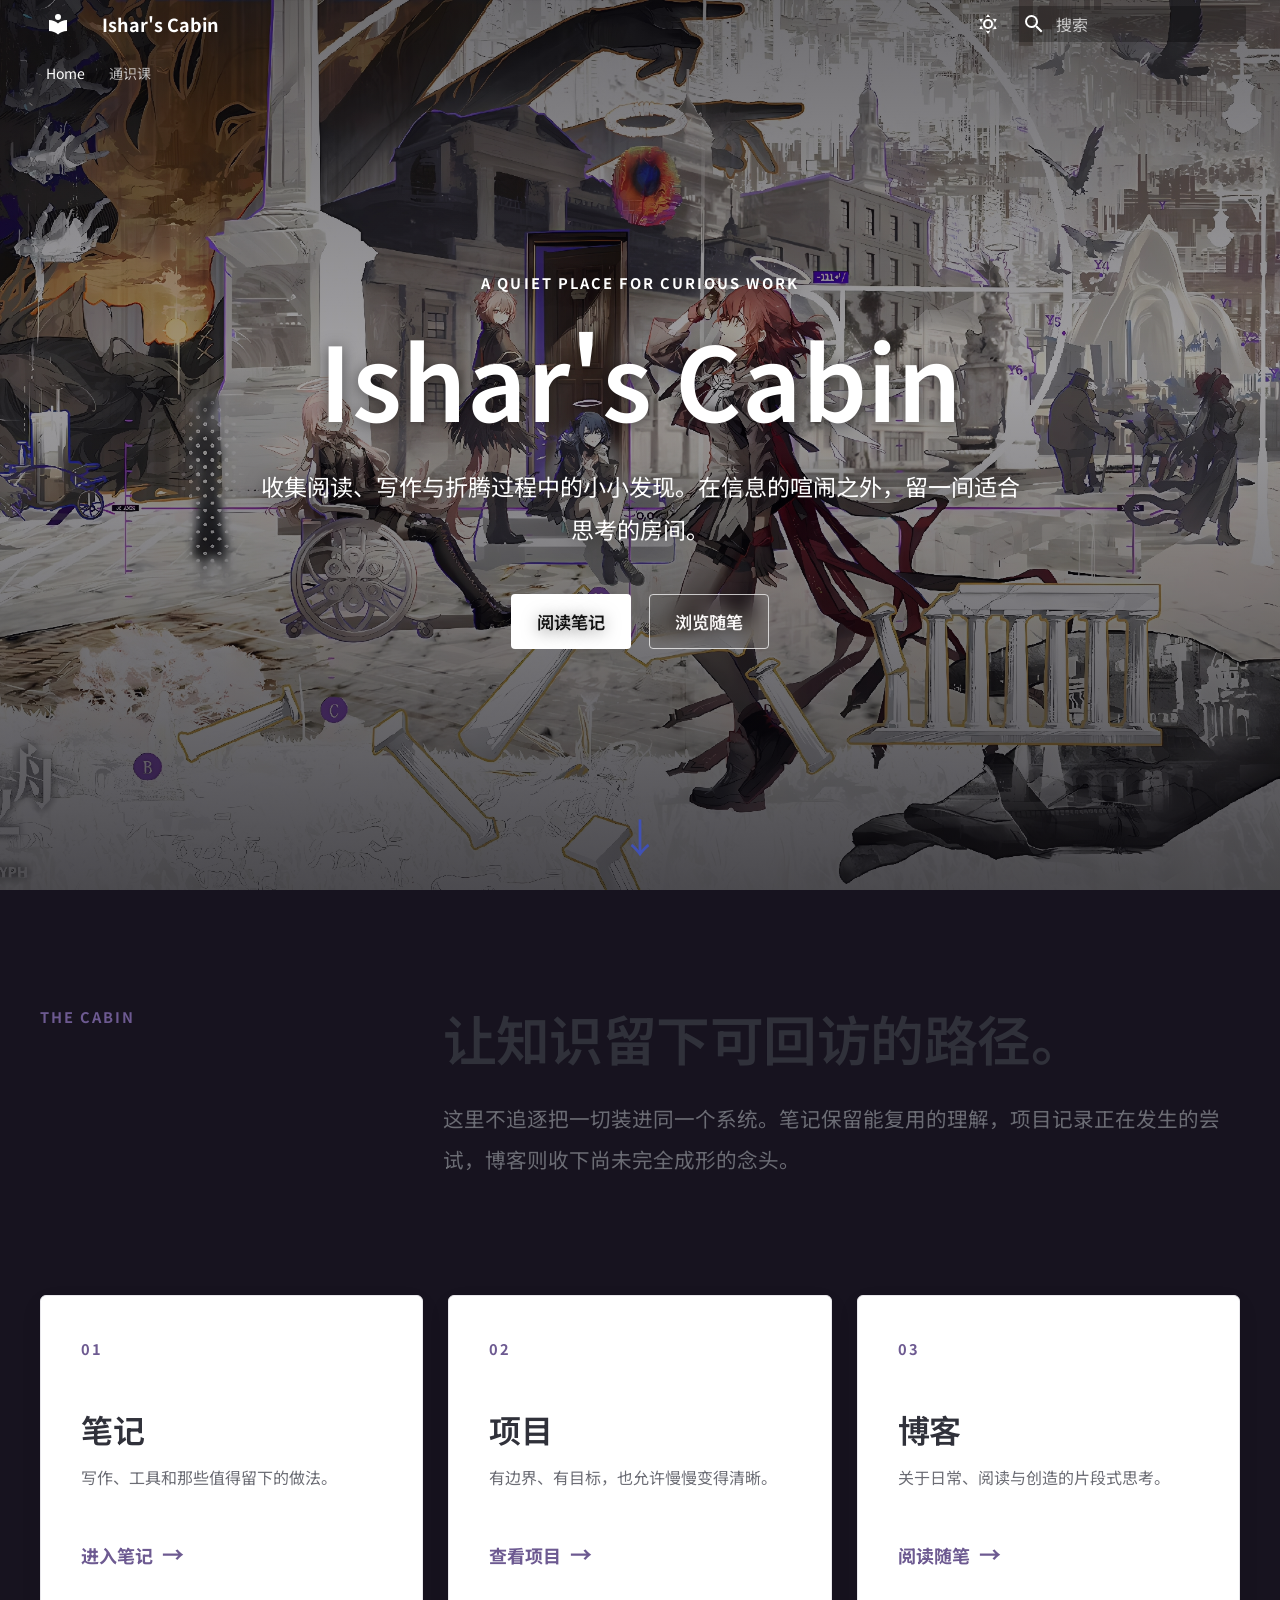
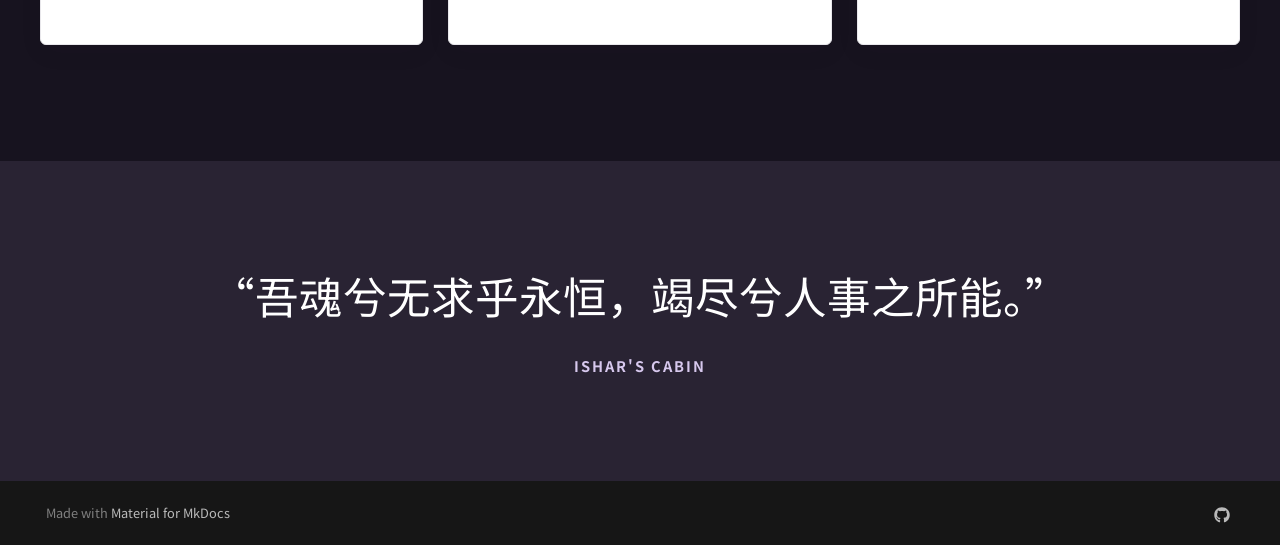
==== index.html @ 1a0874b0 "Deployed  with MkDocs version: 1.6.1" ====
<!doctype html>
<html lang="zh" class="no-js">
  <head>
    
      <meta charset="utf-8">
      <meta name="viewport" content="width=device-width,initial-scale=1">
      
        <meta name="description" content="A personal cabin for notes, essays and experiments">
      
      
      
        <link rel="canonical" href="https://mydomain.org/mysite/">
      
      
      
        <link rel="next" href="notes/general/mao-gai/">
      
      
        
      
      
      <link rel="icon" href="material/library">
      <meta name="generator" content="mkdocs-1.6.1, mkdocs-material-9.7.7">
    
    
      
        <title>Index - Ishar's Cabin</title>
      
    
    
      <link rel="stylesheet" href="assets/stylesheets/main.ec1eaa64.min.css">
      
        
        <link rel="stylesheet" href="assets/stylesheets/palette.ab4e12ef.min.css">
      
      


    
    
      
    
    
      
        
        
        <link rel="preconnect" href="https://fonts.gstatic.com" crossorigin>
        <link rel="stylesheet" href="https://fonts.googleapis.com/css?family=Noto+Sans+SC:300,300i,400,400i,700,700i%7CJetBrains+Mono:400,400i,700,700i&display=fallback">
        <style>:root{--md-text-font:"Noto Sans SC";--md-code-font:"JetBrains Mono"}</style>
      
    
    
      <link rel="stylesheet" href="stylesheets/extra.css">
    
    <script>__md_scope=new URL(".",location),__md_hash=e=>[...e].reduce(((e,_)=>(e<<5)-e+_.charCodeAt(0)),0),__md_get=(e,_=localStorage,t=__md_scope)=>JSON.parse(_.getItem(t.pathname+"."+e)),__md_set=(e,_,t=localStorage,a=__md_scope)=>{try{t.setItem(a.pathname+"."+e,JSON.stringify(_))}catch(e){}}</script>
    
      

    
    
  </head>
  
  
    
    
      
    
    
    
    
    <body dir="ltr" data-md-color-scheme="default" data-md-color-primary="blue-gray" data-md-color-accent="light-blue">
  
    
    <input class="md-toggle" data-md-toggle="drawer" type="checkbox" id="__drawer" autocomplete="off">
    <input class="md-toggle" data-md-toggle="search" type="checkbox" id="__search" autocomplete="off">
    <label class="md-overlay" for="__drawer"></label>
    <div data-md-component="skip">
      
    </div>
    <div data-md-component="announce">
      
    </div>
    
    
      

<header class="md-header" data-md-component="header">
  <nav class="md-header__inner md-grid" aria-label="页眉">
    <a href="." title="Ishar&#39;s Cabin" class="md-header__button md-logo" aria-label="Ishar's Cabin" data-md-component="logo">
      
  
  <svg xmlns="http://www.w3.org/2000/svg" viewBox="0 0 24 24"><path d="M12 8a3 3 0 0 0 3-3 3 3 0 0 0-3-3 3 3 0 0 0-3 3 3 3 0 0 0 3 3m0 3.54C9.64 9.35 6.5 8 3 8v11c3.5 0 6.64 1.35 9 3.54 2.36-2.19 5.5-3.54 9-3.54V8c-3.5 0-6.64 1.35-9 3.54"/></svg>

    </a>
    <label class="md-header__button md-icon" for="__drawer">
      
      <svg xmlns="http://www.w3.org/2000/svg" viewBox="0 0 24 24"><path d="M3 6h18v2H3zm0 5h18v2H3zm0 5h18v2H3z"/></svg>
    </label>
    <div class="md-header__title" data-md-component="header-title">
      <div class="md-header__ellipsis">
        <div class="md-header__topic">
          <span class="md-ellipsis">
            Ishar's Cabin
          </span>
        </div>
        <div class="md-header__topic" data-md-component="header-topic">
          <span class="md-ellipsis">
            
              Index
            
          </span>
        </div>
      </div>
    </div>
    
      
        <form class="md-header__option" data-md-component="palette">
  
    
    
    
    <input class="md-option" data-md-color-media="" data-md-color-scheme="default" data-md-color-primary="blue-gray" data-md-color-accent="light-blue"  aria-label="light mode"  type="radio" name="__palette" id="__palette_0">
    
      <label class="md-header__button md-icon" title="light mode" for="__palette_1" hidden>
        <svg xmlns="http://www.w3.org/2000/svg" viewBox="0 0 24 24"><path d="M12 7a5 5 0 0 1 5 5 5 5 0 0 1-5 5 5 5 0 0 1-5-5 5 5 0 0 1 5-5m0 2a3 3 0 0 0-3 3 3 3 0 0 0 3 3 3 3 0 0 0 3-3 3 3 0 0 0-3-3m0-7 2.39 3.42C13.65 5.15 12.84 5 12 5s-1.65.15-2.39.42zM3.34 7l4.16-.35A7.2 7.2 0 0 0 5.94 8.5c-.44.74-.69 1.5-.83 2.29zm.02 10 1.76-3.77a7.131 7.131 0 0 0 2.38 4.14zM20.65 7l-1.77 3.79a7.02 7.02 0 0 0-2.38-4.15zm-.01 10-4.14.36c.59-.51 1.12-1.14 1.54-1.86.42-.73.69-1.5.83-2.29zM12 22l-2.41-3.44c.74.27 1.55.44 2.41.44.82 0 1.63-.17 2.37-.44z"/></svg>
      </label>
    
  
    
    
    
    <input class="md-option" data-md-color-media="" data-md-color-scheme="slate" data-md-color-primary="indigo" data-md-color-accent="teal"  aria-label="dark mode"  type="radio" name="__palette" id="__palette_1">
    
      <label class="md-header__button md-icon" title="dark mode" for="__palette_0" hidden>
        <svg xmlns="http://www.w3.org/2000/svg" viewBox="0 0 24 24"><path d="m17.75 4.09-2.53 1.94.91 3.06-2.63-1.81-2.63 1.81.91-3.06-2.53-1.94L12.44 4l1.06-3 1.06 3zm3.5 6.91-1.64 1.25.59 1.98-1.7-1.17-1.7 1.17.59-1.98L15.75 11l2.06-.05L18.5 9l.69 1.95zm-2.28 4.95c.83-.08 1.72 1.1 1.19 1.85-.32.45-.66.87-1.08 1.27C15.17 23 8.84 23 4.94 19.07c-3.91-3.9-3.91-10.24 0-14.14.4-.4.82-.76 1.27-1.08.75-.53 1.93.36 1.85 1.19-.27 2.86.69 5.83 2.89 8.02a9.96 9.96 0 0 0 8.02 2.89m-1.64 2.02a12.08 12.08 0 0 1-7.8-3.47c-2.17-2.19-3.33-5-3.49-7.82-2.81 3.14-2.7 7.96.31 10.98 3.02 3.01 7.84 3.12 10.98.31"/></svg>
      </label>
    
  
</form>
      
    
    
      <script>var palette=__md_get("__palette");if(palette&&palette.color){if("(prefers-color-scheme)"===palette.color.media){var media=matchMedia("(prefers-color-scheme: light)"),input=document.querySelector(media.matches?"[data-md-color-media='(prefers-color-scheme: light)']":"[data-md-color-media='(prefers-color-scheme: dark)']");palette.color.media=input.getAttribute("data-md-color-media"),palette.color.scheme=input.getAttribute("data-md-color-scheme"),palette.color.primary=input.getAttribute("data-md-color-primary"),palette.color.accent=input.getAttribute("data-md-color-accent")}for(var[key,value]of Object.entries(palette.color))document.body.setAttribute("data-md-color-"+key,value)}</script>
    
    
    
      
      
        <label class="md-header__button md-icon" for="__search">
          
          <svg xmlns="http://www.w3.org/2000/svg" viewBox="0 0 24 24"><path d="M9.5 3A6.5 6.5 0 0 1 16 9.5c0 1.61-.59 3.09-1.56 4.23l.27.27h.79l5 5-1.5 1.5-5-5v-.79l-.27-.27A6.52 6.52 0 0 1 9.5 16 6.5 6.5 0 0 1 3 9.5 6.5 6.5 0 0 1 9.5 3m0 2C7 5 5 7 5 9.5S7 14 9.5 14 14 12 14 9.5 12 5 9.5 5"/></svg>
        </label>
        <div class="md-search" data-md-component="search" role="dialog">
  <label class="md-search__overlay" for="__search"></label>
  <div class="md-search__inner" role="search">
    <form class="md-search__form" name="search">
      <input type="text" class="md-search__input" name="query" aria-label="搜索" placeholder="搜索" autocapitalize="off" autocorrect="off" autocomplete="off" spellcheck="false" data-md-component="search-query" required>
      <label class="md-search__icon md-icon" for="__search">
        
        <svg xmlns="http://www.w3.org/2000/svg" viewBox="0 0 24 24"><path d="M9.5 3A6.5 6.5 0 0 1 16 9.5c0 1.61-.59 3.09-1.56 4.23l.27.27h.79l5 5-1.5 1.5-5-5v-.79l-.27-.27A6.52 6.52 0 0 1 9.5 16 6.5 6.5 0 0 1 3 9.5 6.5 6.5 0 0 1 9.5 3m0 2C7 5 5 7 5 9.5S7 14 9.5 14 14 12 14 9.5 12 5 9.5 5"/></svg>
        
        <svg xmlns="http://www.w3.org/2000/svg" viewBox="0 0 24 24"><path d="M20 11v2H8l5.5 5.5-1.42 1.42L4.16 12l7.92-7.92L13.5 5.5 8 11z"/></svg>
      </label>
      <nav class="md-search__options" aria-label="查找">
        
        <button type="reset" class="md-search__icon md-icon" title="清空当前内容" aria-label="清空当前内容" tabindex="-1">
          
          <svg xmlns="http://www.w3.org/2000/svg" viewBox="0 0 24 24"><path d="M19 6.41 17.59 5 12 10.59 6.41 5 5 6.41 10.59 12 5 17.59 6.41 19 12 13.41 17.59 19 19 17.59 13.41 12z"/></svg>
        </button>
      </nav>
      
        <div class="md-search__suggest" data-md-component="search-suggest"></div>
      
    </form>
    <div class="md-search__output">
      <div class="md-search__scrollwrap" tabindex="0" data-md-scrollfix>
        <div class="md-search-result" data-md-component="search-result">
          <div class="md-search-result__meta">
            正在初始化搜索引擎
          </div>
          <ol class="md-search-result__list" role="presentation"></ol>
        </div>
      </div>
    </div>
  </div>
</div>
      
    
    
  </nav>
  
</header>
    
    <div class="md-container" data-md-component="container">
      
      
        
          
            
<nav class="md-tabs" aria-label="标签" data-md-component="tabs">
  <div class="md-grid">
    <ul class="md-tabs__list">
      
        
  
  
  
    
  
  
    
    
      <li class="md-tabs__item md-tabs__item--active">
        <a href="." class="md-tabs__link">
          
  
  
    
  
  Home

        </a>
      </li>
    
  

      
        
  
  
  
  
    
    
      <li class="md-tabs__item">
        <a href="notes/general/mao-gai/" class="md-tabs__link">
          
  
  
    
  
  通识课

        </a>
      </li>
    
  

      
    </ul>
  </div>
</nav>
          
        
      
      <main class="md-main" data-md-component="main">
        <div class="md-main__inner md-grid">
          
            
              
              <div class="md-sidebar md-sidebar--primary" data-md-component="sidebar" data-md-type="navigation" >
                <div class="md-sidebar__scrollwrap">
                  <div class="md-sidebar__inner">
                    


  


<nav class="md-nav md-nav--primary md-nav--lifted" aria-label="导航栏" data-md-level="0">
  <label class="md-nav__title" for="__drawer">
    <a href="." title="Ishar&#39;s Cabin" class="md-nav__button md-logo" aria-label="Ishar's Cabin" data-md-component="logo">
      
  
  <svg xmlns="http://www.w3.org/2000/svg" viewBox="0 0 24 24"><path d="M12 8a3 3 0 0 0 3-3 3 3 0 0 0-3-3 3 3 0 0 0-3 3 3 3 0 0 0 3 3m0 3.54C9.64 9.35 6.5 8 3 8v11c3.5 0 6.64 1.35 9 3.54 2.36-2.19 5.5-3.54 9-3.54V8c-3.5 0-6.64 1.35-9 3.54"/></svg>

    </a>
    Ishar's Cabin
  </label>
  
  <ul class="md-nav__list" data-md-scrollfix>
    
      
      
  
  
    
  
  
  
    
    
      
        
          
        
      
    
    
    
      
        
        
      
      
        
      
    
    
    <li class="md-nav__item md-nav__item--active md-nav__item--section md-nav__item--nested">
      
        
        
        <input class="md-nav__toggle md-toggle " type="checkbox" id="__nav_1" checked>
        
          
          <div class="md-nav__link md-nav__container">
            <a href="." class="md-nav__link md-nav__link--active">
              
  
  
  <span class="md-ellipsis">
    
  
    Home
  

    
  </span>
  
  

            </a>
            
          </div>
        
        <nav class="md-nav" data-md-level="1" aria-labelledby="__nav_1_label" aria-expanded="true">
          <label class="md-nav__title" for="__nav_1">
            <span class="md-nav__icon md-icon"></span>
            
  
    Home
  

          </label>
          <ul class="md-nav__list" data-md-scrollfix>
            
              
            
          </ul>
        </nav>
      
    </li>
  

    
      
      
  
  
  
  
    
    
      
        
      
        
      
    
    
    
      
      
        
      
    
    
    <li class="md-nav__item md-nav__item--nested">
      
        
        
        <input class="md-nav__toggle md-toggle " type="checkbox" id="__nav_2" >
        
          
          <label class="md-nav__link" for="__nav_2" id="__nav_2_label" tabindex="0">
            
  
  
  <span class="md-ellipsis">
    
  
    通识课
  

    
  </span>
  
  

            <span class="md-nav__icon md-icon"></span>
          </label>
        
        <nav class="md-nav" data-md-level="1" aria-labelledby="__nav_2_label" aria-expanded="false">
          <label class="md-nav__title" for="__nav_2">
            <span class="md-nav__icon md-icon"></span>
            
  
    通识课
  

          </label>
          <ul class="md-nav__list" data-md-scrollfix>
            
              
                
  
  
  
  
    <li class="md-nav__item">
      <a href="notes/general/mao-gai/" class="md-nav__link">
        
  
  
  <span class="md-ellipsis">
    
  
    毛概
  

    
  </span>
  
  

      </a>
    </li>
  

              
            
              
                
  
  
  
  
    <li class="md-nav__item">
      <a href="notes/general/ma-yuan/" class="md-nav__link">
        
  
  
  <span class="md-ellipsis">
    
  
    马原
  

    
  </span>
  
  

      </a>
    </li>
  

              
            
          </ul>
        </nav>
      
    </li>
  

    
  </ul>
</nav>
                  </div>
                </div>
              </div>
            
            
              
              <div class="md-sidebar md-sidebar--secondary" data-md-component="sidebar" data-md-type="toc" >
                <div class="md-sidebar__scrollwrap">
                  <div class="md-sidebar__inner">
                    

<nav class="md-nav md-nav--secondary" aria-label="目录">
  
  
  
  
</nav>
                  </div>
                </div>
              </div>
            
          
          
            <div class="md-content" data-md-component="content">
              
              <article class="md-content__inner md-typeset">
                
                  



<div class="home">
  <section class="home-hero">
    <div class="home-hero__content">
      <p class="home-kicker">A quiet place for curious work</p>
      <h1>Ishar's Cabin</h1>
      <p class="home-lead">收集阅读、写作与折腾过程中的小小发现。在信息的喧闹之外，留一间适合思考的房间。</p>
      <div class="home-actions">
        <a class="home-button home-button--primary" href="notes/">阅读笔记</a>
        <a class="home-button home-button--secondary" href="blog/">浏览随笔</a>
      </div>
    </div>
    <a class="home-scroll" href="#explore" aria-label="向下浏览">↓</a>
  </section>

  <section class="home-intro" id="explore">
    <div class="home-intro__label">THE CABIN</div>
    <div>
      <h2>让知识留下可回访的路径。</h2>
      <p>这里不追逐把一切装进同一个系统。笔记保留能复用的理解，项目记录正在发生的尝试，博客则收下尚未完全成形的念头。</p>
    </div>
  </section>

  <section class="home-areas" aria-label="内容分区">
    <a class="home-area" href="notes/">
      <span class="home-area__number">01</span>
      <h2>笔记</h2>
      <p>写作、工具和那些值得留下的做法。</p>
      <span class="home-area__link">进入笔记 <span aria-hidden="true">→</span></span>
    </a>
    <a class="home-area" href="projects/">
      <span class="home-area__number">02</span>
      <h2>项目</h2>
      <p>有边界、有目标，也允许慢慢变得清晰。</p>
      <span class="home-area__link">查看项目 <span aria-hidden="true">→</span></span>
    </a>
    <a class="home-area" href="blog/">
      <span class="home-area__number">03</span>
      <h2>博客</h2>
      <p>关于日常、阅读与创造的片段式思考。</p>
      <span class="home-area__link">阅读随笔 <span aria-hidden="true">→</span></span>
    </a>
  </section>

  <section class="home-quote">
    <p>“吾魂兮无求乎永恒，竭尽兮人事之所能。”</p>
    <span>ISHAR'S CABIN</span>
  </section>
</div>












                
              </article>
            </div>
          
          
<script>var target=document.getElementById(location.hash.slice(1));target&&target.name&&(target.checked=target.name.startsWith("__tabbed_"))</script>
        </div>
        
          <button type="button" class="md-top md-icon" data-md-component="top" hidden>
  
  <svg xmlns="http://www.w3.org/2000/svg" viewBox="0 0 24 24"><path d="M13 20h-2V8l-5.5 5.5-1.42-1.42L12 4.16l7.92 7.92-1.42 1.42L13 8z"/></svg>
  回到页面顶部
</button>
        
      </main>
      
        <footer class="md-footer">
  
  <div class="md-footer-meta md-typeset">
    <div class="md-footer-meta__inner md-grid">
      <div class="md-copyright">
  
  
    Made with
    <a href="https://squidfunk.github.io/mkdocs-material/" target="_blank" rel="noopener">
      Material for MkDocs
    </a>
  
</div>
      
        
<div class="md-social">
  
    
    
    
    
      
      
    
    <a href="https://github.com/yourname" target="_blank" rel="noopener" title="github.com" class="md-social__link">
      <svg xmlns="http://www.w3.org/2000/svg" viewBox="0 0 512 512"><!--! Font Awesome Free 7.1.0 by @fontawesome - https://fontawesome.com License - https://fontawesome.com/license/free (Icons: CC BY 4.0, Fonts: SIL OFL 1.1, Code: MIT License) Copyright 2025 Fonticons, Inc.--><path d="M173.9 397.4c0 2-2.3 3.6-5.2 3.6-3.3.3-5.6-1.3-5.6-3.6 0-2 2.3-3.6 5.2-3.6 3-.3 5.6 1.3 5.6 3.6m-31.1-4.5c-.7 2 1.3 4.3 4.3 4.9 2.6 1 5.6 0 6.2-2s-1.3-4.3-4.3-5.2c-2.6-.7-5.5.3-6.2 2.3m44.2-1.7c-2.9.7-4.9 2.6-4.6 4.9.3 2 2.9 3.3 5.9 2.6 2.9-.7 4.9-2.6 4.6-4.6-.3-1.9-3-3.2-5.9-2.9M252.8 8C114.1 8 8 113.3 8 252c0 110.9 69.8 205.8 169.5 239.2 12.8 2.3 17.3-5.6 17.3-12.1 0-6.2-.3-40.4-.3-61.4 0 0-70 15-84.7-29.8 0 0-11.4-29.1-27.8-36.6 0 0-22.9-15.7 1.6-15.4 0 0 24.9 2 38.6 25.8 21.9 38.6 58.6 27.5 72.9 20.9 2.3-16 8.8-27.1 16-33.7-55.9-6.2-112.3-14.3-112.3-110.5 0-27.5 7.6-41.3 23.6-58.9-2.6-6.5-11.1-33.3 2.6-67.9 20.9-6.5 69 27 69 27 20-5.6 41.5-8.5 62.8-8.5s42.8 2.9 62.8 8.5c0 0 48.1-33.6 69-27 13.7 34.7 5.2 61.4 2.6 67.9 16 17.7 25.8 31.5 25.8 58.9 0 96.5-58.9 104.2-114.8 110.5 9.2 7.9 17 22.9 17 46.4 0 33.7-.3 75.4-.3 83.6 0 6.5 4.6 14.4 17.3 12.1C436.2 457.8 504 362.9 504 252 504 113.3 391.5 8 252.8 8M105.2 352.9c-1.3 1-1 3.3.7 5.2 1.6 1.6 3.9 2.3 5.2 1 1.3-1 1-3.3-.7-5.2-1.6-1.6-3.9-2.3-5.2-1m-10.8-8.1c-.7 1.3.3 2.9 2.3 3.9 1.6 1 3.6.7 4.3-.7.7-1.3-.3-2.9-2.3-3.9-2-.6-3.6-.3-4.3.7m32.4 35.6c-1.6 1.3-1 4.3 1.3 6.2 2.3 2.3 5.2 2.6 6.5 1 1.3-1.3.7-4.3-1.3-6.2-2.2-2.3-5.2-2.6-6.5-1m-11.4-14.7c-1.6 1-1.6 3.6 0 5.9s4.3 3.3 5.6 2.3c1.6-1.3 1.6-3.9 0-6.2-1.4-2.3-4-3.3-5.6-2"/></svg>
    </a>
  
</div>
      
    </div>
  </div>
</footer>
      
    </div>
    <div class="md-dialog" data-md-component="dialog">
      <div class="md-dialog__inner md-typeset"></div>
    </div>
    
    
    
      
      
      <script id="__config" type="application/json">{"annotate": null, "base": ".", "features": ["navigation.instant", "navigation.tracking", "navigation.tabs", "navigation.sections", "navigation.indexes", "navigation.top", "toc.follow", "search.suggest", "search.highlight", "content.code.copy"], "search": "assets/javascripts/workers/search.2c215733.min.js", "tags": null, "translations": {"clipboard.copied": "\u5df2\u590d\u5236", "clipboard.copy": "\u590d\u5236", "search.result.more.one": "\u5728\u8be5\u9875\u4e0a\u8fd8\u6709 1 \u4e2a\u7b26\u5408\u6761\u4ef6\u7684\u7ed3\u679c", "search.result.more.other": "\u5728\u8be5\u9875\u4e0a\u8fd8\u6709 # \u4e2a\u7b26\u5408\u6761\u4ef6\u7684\u7ed3\u679c", "search.result.none": "\u6ca1\u6709\u627e\u5230\u7b26\u5408\u6761\u4ef6\u7684\u7ed3\u679c", "search.result.one": "\u627e\u5230 1 \u4e2a\u7b26\u5408\u6761\u4ef6\u7684\u7ed3\u679c", "search.result.other": "# \u4e2a\u7b26\u5408\u6761\u4ef6\u7684\u7ed3\u679c", "search.result.placeholder": "\u952e\u5165\u4ee5\u5f00\u59cb\u641c\u7d22", "search.result.term.missing": "\u7f3a\u5c11", "select.version": "\u9009\u62e9\u5f53\u524d\u7248\u672c"}, "version": null}</script>
    
    
      <script src="assets/javascripts/bundle.d7400e89.min.js"></script>
      
        <script src="javascripts/home.js"></script>
      
    
  </body>
</html>
---- assets/stylesheets/main.ec1eaa64.min.css ----
@charset "UTF-8";html{-webkit-text-size-adjust:none;-moz-text-size-adjust:none;text-size-adjust:none;box-sizing:border-box}*,:after,:before{box-sizing:inherit}@media (prefers-reduced-motion){*,:after,:before{transition:none!important}}body{margin:0}a,button,input,label{-webkit-tap-highlight-color:transparent}a{color:inherit;text-decoration:none}hr{border:0;box-sizing:initial;display:block;height:.05rem;overflow:visible;padding:0}small{font-size:80%}sub,sup{line-height:1em}img{border-style:none}table{border-collapse:initial;border-spacing:0}td,th{font-weight:400;vertical-align:top}button{background:#0000;border:0;font-family:inherit;font-size:inherit;margin:0;padding:0}input{border:0;outline:none}:root{--md-primary-fg-color:#4051b5;--md-primary-fg-color--light:#5d6cc0;--md-primary-fg-color--dark:#303fa1;--md-primary-bg-color:#fff;--md-primary-bg-color--light:#ffffffb3;--md-accent-fg-color:#526cfe;--md-accent-fg-color--transparent:#526cfe1a;--md-accent-bg-color:#fff;--md-accent-bg-color--light:#ffffffb3}[data-md-color-scheme=default]{color-scheme:light}[data-md-color-scheme=default] img[src$="#gh-dark-mode-only"],[data-md-color-scheme=default] img[src$="#only-dark"]{display:none}:root,[data-md-color-scheme=default]{--md-hue:225deg;--md-default-fg-color:#000000de;--md-default-fg-color--light:#0000008a;--md-default-fg-color--lighter:#00000052;--md-default-fg-color--lightest:#00000012;--md-default-bg-color:#fff;--md-default-bg-color--light:#ffffffb3;--md-default-bg-color--lighter:#ffffff4d;--md-default-bg-color--lightest:#ffffff1f;--md-code-fg-color:#36464e;--md-code-bg-color:#f5f5f5;--md-code-bg-color--light:#f5f5f5b3;--md-code-bg-color--lighter:#f5f5f54d;--md-code-hl-color:#4287ff;--md-code-hl-color--light:#4287ff1a;--md-code-hl-number-color:#d52a2a;--md-code-hl-special-color:#db1457;--md-code-hl-function-color:#a846b9;--md-code-hl-constant-color:#6e59d9;--md-code-hl-keyword-color:#3f6ec6;--md-code-hl-string-color:#1c7d4d;--md-code-hl-name-color:var(--md-code-fg-color);--md-code-hl-operator-color:var(--md-default-fg-color--light);--md-code-hl-punctuation-color:var(--md-default-fg-color--light);--md-code-hl-comment-color:var(--md-default-fg-color--light);--md-code-hl-generic-color:var(--md-default-fg-color--light);--md-code-hl-variable-color:var(--md-default-fg-color--light);--md-typeset-color:var(--md-default-fg-color);--md-typeset-a-color:var(--md-primary-fg-color);--md-typeset-del-color:#f5503d26;--md-typeset-ins-color:#0bd57026;--md-typeset-kbd-color:#fafafa;--md-typeset-kbd-accent-color:#fff;--md-typeset-kbd-border-color:#b8b8b8;--md-typeset-mark-color:#ffff0080;--md-typeset-table-color:#0000001f;--md-typeset-table-color--light:rgba(0,0,0,.035);--md-admonition-fg-color:var(--md-default-fg-color);--md-admonition-bg-color:var(--md-default-bg-color);--md-warning-fg-color:#000000de;--md-warning-bg-color:#ff9;--md-footer-fg-color:#fff;--md-footer-fg-color--light:#ffffffb3;--md-footer-fg-color--lighter:#ffffff73;--md-footer-bg-color:#000000de;--md-footer-bg-color--dark:#00000052;--md-shadow-z1:0 0.2rem 0.5rem #0000000d,0 0 0.05rem #0000001a;--md-shadow-z2:0 0.2rem 0.5rem #0000001a,0 0 0.05rem #00000040;--md-shadow-z3:0 0.2rem 0.5rem #0003,0 0 0.05rem #00000059}.md-icon svg{fill:currentcolor;display:block;height:1.2rem;width:1.2rem}body{-webkit-font-smoothing:antialiased;-moz-osx-font-smoothing:grayscale;--md-text-font-family:var(--md-text-font,_),-apple-system,BlinkMacSystemFont,Helvetica,Arial,sans-serif;--md-code-font-family:var(--md-code-font,_),SFMono-Regular,Consolas,Menlo,monospace}aside,body,input{font-feature-settings:"kern","liga";color:var(--md-typeset-color);font-family:var(--md-text-font-family)}code,kbd,pre{font-feature-settings:"kern";font-family:var(--md-code-font-family)}:root{--md-typeset-table-sort-icon:url('data:image/svg+xml;charset=utf-8,<svg xmlns="http://www.w3.org/2000/svg" viewBox="0 0 24 24"><path d="m18 21-4-4h3V7h-3l4-4 4 4h-3v10h3M2 19v-2h10v2M2 13v-2h7v2M2 7V5h4v2z"/></svg>');--md-typeset-table-sort-icon--asc:url('data:image/svg+xml;charset=utf-8,<svg xmlns="http://www.w3.org/2000/svg" viewBox="0 0 24 24"><path d="M19 17h3l-4 4-4-4h3V3h2M2 17h10v2H2M6 5v2H2V5m0 6h7v2H2z"/></svg>');--md-typeset-table-sort-icon--desc:url('data:image/svg+xml;charset=utf-8,<svg xmlns="http://www.w3.org/2000/svg" viewBox="0 0 24 24"><path d="M19 7h3l-4-4-4 4h3v14h2M2 17h10v2H2M6 5v2H2V5m0 6h7v2H2z"/></svg>')}.md-typeset{-webkit-print-color-adjust:exact;color-adjust:exact;font-size:.8rem;line-height:1.6;overflow-wrap:break-word}@media print{.md-typeset{font-size:.68rem}}.md-typeset blockquote,.md-typeset dl,.md-typeset figure,.md-typeset ol,.md-typeset pre,.md-typeset ul{margin-bottom:1em;margin-top:1em}.md-typeset h1{color:var(--md-default-fg-color--light);font-size:2em;line-height:1.3;margin:0 0 1.25em}.md-typeset h1,.md-typeset h2{font-weight:300;letter-spacing:-.01em}.md-typeset h2{font-size:1.5625em;line-height:1.4;margin:1.6em 0 .64em}.md-typeset h3{font-size:1.25em;font-weight:400;letter-spacing:-.01em;line-height:1.5;margin:1.6em 0 .8em}.md-typeset h2+h3{margin-top:.8em}.md-typeset h4{font-weight:700;letter-spacing:-.01em;margin:1em 0}.md-typeset h5,.md-typeset h6{color:var(--md-default-fg-color--light);font-size:.8em;font-weight:700;letter-spacing:-.01em;margin:1.25em 0}.md-typeset h5{text-transform:uppercase}.md-typeset h5 code{text-transform:none}.md-typeset hr{border-bottom:.05rem solid var(--md-default-fg-color--lightest);display:flow-root;margin:1.5em 0}.md-typeset a{color:var(--md-typeset-a-color);word-break:break-word}.md-typeset a,.md-typeset a:before{transition:color 125ms}.md-typeset a:focus,.md-typeset a:hover{color:var(--md-accent-fg-color)}.md-typeset a:focus code,.md-typeset a:hover code{background-color:var(--md-accent-fg-color--transparent);color:var(--md-accent-fg-color)}.md-typeset a code{color:var(--md-typeset-a-color)}.md-typeset a.focus-visible{outline-color:var(--md-accent-fg-color);outline-offset:.2rem}.md-typeset code,.md-typeset kbd,.md-typeset pre{color:var(--md-code-fg-color);direction:ltr;font-variant-ligatures:none;transition:background-color 125ms}@media print{.md-typeset code,.md-typeset kbd,.md-typeset pre{white-space:pre-wrap}}.md-typeset code{background-color:var(--md-code-bg-color);border-radius:.1rem;-webkit-box-decoration-break:clone;box-decoration-break:clone;font-size:.85em;padding:0 .2941176471em;transition:color 125ms,background-color 125ms;word-break:break-word}.md-typeset code:not(.focus-visible){-webkit-tap-highlight-color:transparent;outline:none}.md-typeset pre{display:flow-root;line-height:1.4;position:relative}.md-typeset pre>code{-webkit-box-decoration-break:slice;box-decoration-break:slice;box-shadow:none;display:block;margin:0;outline-color:var(--md-accent-fg-color);overflow:auto;padding:.7720588235em 1.1764705882em;scrollbar-color:var(--md-default-fg-color--lighter) #0000;scrollbar-width:thin;touch-action:auto;word-break:normal}.md-typeset pre>code:hover{scrollbar-color:var(--md-accent-fg-color) #0000}.md-typeset pre>code::-webkit-scrollbar{height:.2rem;width:.2rem}.md-typeset pre>code::-webkit-scrollbar-thumb{background-color:var(--md-default-fg-color--lighter)}.md-typeset pre>code::-webkit-scrollbar-thumb:hover{background-color:var(--md-accent-fg-color)}.md-typeset kbd{background-color:var(--md-typeset-kbd-color);border-radius:.1rem;box-shadow:0 .1rem 0 .05rem var(--md-typeset-kbd-border-color),0 .1rem 0 var(--md-typeset-kbd-border-color),0 -.1rem .2rem var(--md-typeset-kbd-accent-color) inset;color:var(--md-default-fg-color);display:inline-block;font-size:.75em;padding:0 .6666666667em;vertical-align:text-top;word-break:break-word}.md-typeset mark{background-color:var(--md-typeset-mark-color);-webkit-box-decoration-break:clone;box-decoration-break:clone;color:inherit;word-break:break-word}.md-typeset abbr{cursor:help;text-decoration:none}.md-typeset [data-preview],.md-typeset abbr{border-bottom:.05rem dotted var(--md-default-fg-color--light)}.md-typeset small{opacity:.75}[dir=ltr] .md-typeset sub,[dir=ltr] .md-typeset sup{margin-left:.078125em}[dir=rtl] .md-typeset sub,[dir=rtl] .md-typeset sup{margin-right:.078125em}[dir=ltr] .md-typeset blockquote{padding-left:.6rem}[dir=rtl] .md-typeset blockquote{padding-right:.6rem}[dir=ltr] .md-typeset blockquote{border-left:.2rem solid var(--md-default-fg-color--lighter)}[dir=rtl] .md-typeset blockquote{border-right:.2rem solid var(--md-default-fg-color--lighter)}.md-typeset blockquote{color:var(--md-default-fg-color--light);margin-left:0;margin-right:0}.md-typeset ul{list-style-type:disc}.md-typeset ul[type]{list-style-type:revert-layer}[dir=ltr] .md-typeset ol,[dir=ltr] .md-typeset ul{margin-left:.625em}[dir=rtl] .md-typeset ol,[dir=rtl] .md-typeset ul{margin-right:.625em}.md-typeset ol,.md-typeset ul{padding:0}.md-typeset ol:not([hidden]),.md-typeset ul:not([hidden]){display:flow-root}.md-typeset ol ol,.md-typeset ul ol{list-style-type:lower-alpha}.md-typeset ol ol ol,.md-typeset ul ol ol{list-style-type:lower-roman}.md-typeset ol ol ol ol,.md-typeset ul ol ol ol{list-style-type:upper-alpha}.md-typeset ol ol ol ol ol,.md-typeset ul ol ol ol ol{list-style-type:upper-roman}.md-typeset ol[type],.md-typeset ul[type]{list-style-type:revert-layer}[dir=ltr] .md-typeset ol li,[dir=ltr] .md-typeset ul li{margin-left:1.25em}[dir=rtl] .md-typeset ol li,[dir=rtl] .md-typeset ul li{margin-right:1.25em}.md-typeset ol li,.md-typeset ul li{margin-bottom:.5em}.md-typeset ol li blockquote,.md-typeset ol li p,.md-typeset ul li blockquote,.md-typeset ul li p{margin:.5em 0}.md-typeset ol li:last-child,.md-typeset ul li:last-child{margin-bottom:0}[dir=ltr] .md-typeset ol li ol,[dir=ltr] .md-typeset ol li ul,[dir=ltr] .md-typeset ul li ol,[dir=ltr] .md-typeset ul li ul{margin-left:.625em}[dir=rtl] .md-typeset ol li ol,[dir=rtl] .md-typeset ol li ul,[dir=rtl] .md-typeset ul li ol,[dir=rtl] .md-typeset ul li ul{margin-right:.625em}.md-typeset ol li ol,.md-typeset ol li ul,.md-typeset ul li ol,.md-typeset ul li ul{margin-bottom:.5em;margin-top:.5em}[dir=ltr] .md-typeset dd{margin-left:1.875em}[dir=rtl] .md-typeset dd{margin-right:1.875em}.md-typeset dd{margin-bottom:1.5em;margin-top:1em}.md-typeset img,.md-typeset svg,.md-typeset video{height:auto;max-width:100%}.md-typeset img[align=left]{margin:1em 1em 1em 0}.md-typeset img[align=right]{margin:1em 0 1em 1em}.md-typeset img[align]:only-child{margin-top:0}.md-typeset figure{display:flow-root;margin:1em auto;max-width:100%;text-align:center;width:fit-content}.md-typeset figure img{display:block;margin:0 auto}.md-typeset figcaption{font-style:italic;margin:1em auto;max-width:24rem}.md-typeset iframe{max-width:100%}.md-typeset table:not([class]){background-color:var(--md-default-bg-color);border:.05rem solid var(--md-typeset-table-color);border-radius:.1rem;display:inline-block;font-size:.64rem;max-width:100%;overflow:auto;touch-action:auto}@media print{.md-typeset table:not([class]){display:table}}.md-typeset table:not([class])+*{margin-top:1.5em}.md-typeset table:not([class]) td>:first-child,.md-typeset table:not([class]) th>:first-child{margin-top:0}.md-typeset table:not([class]) td>:last-child,.md-typeset table:not([class]) th>:last-child{margin-bottom:0}.md-typeset table:not([class]) td:not([align]),.md-typeset table:not([class]) th:not([align]){text-align:left}[dir=rtl] .md-typeset table:not([class]) td:not([align]),[dir=rtl] .md-typeset table:not([class]) th:not([align]){text-align:right}.md-typeset table:not([class]) th{font-weight:700;min-width:5rem;padding:.9375em 1.25em;vertical-align:top}.md-typeset table:not([class]) td{border-top:.05rem solid var(--md-typeset-table-color);padding:.9375em 1.25em;vertical-align:top}.md-typeset table:not([class]) tbody tr{transition:background-color 125ms}.md-typeset table:not([class]) tbody tr:hover{background-color:var(--md-typeset-table-color--light);box-shadow:0 .05rem 0 var(--md-default-bg-color) inset}.md-typeset table:not([class]) a{word-break:normal}.md-typeset table th[role=columnheader]{cursor:pointer}[dir=ltr] .md-typeset table th[role=columnheader]:after{margin-left:.5em}[dir=rtl] .md-typeset table th[role=columnheader]:after{margin-right:.5em}.md-typeset table th[role=columnheader]:after{content:"";display:inline-block;height:1.2em;-webkit-mask-image:var(--md-typeset-table-sort-icon);mask-image:var(--md-typeset-table-sort-icon);-webkit-mask-repeat:no-repeat;mask-repeat:no-repeat;-webkit-mask-size:contain;mask-size:contain;transition:background-color 125ms;vertical-align:text-bottom;width:1.2em}.md-typeset table th[role=columnheader]:hover:after{background-color:var(--md-default-fg-color--lighter)}.md-typeset table th[role=columnheader][aria-sort=ascending]:after{background-color:var(--md-default-fg-color--light);-webkit-mask-image:var(--md-typeset-table-sort-icon--asc);mask-image:var(--md-typeset-table-sort-icon--asc)}.md-typeset table th[role=columnheader][aria-sort=descending]:after{background-color:var(--md-default-fg-color--light);-webkit-mask-image:var(--md-typeset-table-sort-icon--desc);mask-image:var(--md-typeset-table-sort-icon--desc)}.md-typeset__scrollwrap{margin:1em -.8rem;overflow-x:auto;touch-action:auto}.md-typeset__table{display:inline-block;margin-bottom:.5em;padding:0 .8rem}@media print{.md-typeset__table{display:block}}html .md-typeset__table table{display:table;margin:0;overflow:hidden;width:100%}@media screen and (max-width:44.984375em){.md-content__inner>pre{margin:1em -.8rem}.md-content__inner>pre code{border-radius:0}}.md-typeset .md-author{border-radius:100%;display:block;flex-shrink:0;height:1.6rem;overflow:hidden;position:relative;transition:color 125ms,transform 125ms;width:1.6rem}.md-typeset .md-author img{display:block}.md-typeset .md-author--more{background:var(--md-default-fg-color--lightest);color:var(--md-default-fg-color--lighter);font-size:.6rem;font-weight:700;line-height:1.6rem;text-align:center}.md-typeset .md-author--long{height:2.4rem;width:2.4rem}.md-typeset a.md-author{transform:scale(1)}.md-typeset a.md-author img{border-radius:100%;filter:grayscale(100%) opacity(75%);transition:filter 125ms}.md-typeset a.md-author:focus,.md-typeset a.md-author:hover{transform:scale(1.1);z-index:1}.md-typeset a.md-author:focus img,.md-typeset a.md-author:hover img{filter:grayscale(0)}.md-banner{background-color:var(--md-footer-bg-color);color:var(--md-footer-fg-color);overflow:auto}@media print{.md-banner{display:none}}.md-banner--warning{background-color:var(--md-warning-bg-color);color:var(--md-warning-fg-color)}.md-banner__inner{font-size:.7rem;margin:.6rem auto;padding:0 .8rem}[dir=ltr] .md-banner__button{float:right}[dir=rtl] .md-banner__button{float:left}.md-banner__button{color:inherit;cursor:pointer;transition:opacity .25s}.no-js .md-banner__button{display:none}.md-banner__button:hover{opacity:.7}html{font-size:125%;height:100%;overflow-x:hidden}@media screen and (min-width:100em){html{font-size:137.5%}}@media screen and (min-width:125em){html{font-size:150%}}body{background-color:var(--md-default-bg-color);display:flex;flex-direction:column;font-size:.5rem;min-height:100%;position:relative;width:100%}@media print{body{display:block}}@media screen and (max-width:59.984375em){body[data-md-scrolllock]{position:fixed}}.md-grid{margin-left:auto;margin-right:auto;max-width:61rem}.md-container{display:flex;flex-direction:column;flex-grow:1}@media print{.md-container{display:block}}.md-main{flex-grow:1}.md-main__inner{display:flex;height:100%;margin-top:1.5rem}.md-ellipsis{overflow:hidden;text-overflow:ellipsis}.md-toggle{display:none}.md-option{height:0;opacity:0;position:absolute;width:0}.md-option:checked+label:not([hidden]){display:block}.md-option.focus-visible+label{outline-color:var(--md-accent-fg-color);outline-style:auto}.md-skip{background-color:var(--md-default-fg-color);border-radius:.1rem;color:var(--md-default-bg-color);font-size:.64rem;margin:.5rem;opacity:0;outline-color:var(--md-accent-fg-color);padding:.3rem .5rem;position:fixed;transform:translateY(.4rem);z-index:-1}.md-skip:focus{opacity:1;transform:translateY(0);transition:transform .25s cubic-bezier(.4,0,.2,1),opacity 175ms 75ms;z-index:10}@page{margin:25mm}:root{--md-clipboard-icon:url('data:image/svg+xml;charset=utf-8,<svg xmlns="http://www.w3.org/2000/svg" viewBox="0 0 24 24"><path d="M19 21H8V7h11m0-2H8a2 2 0 0 0-2 2v14a2 2 0 0 0 2 2h11a2 2 0 0 0 2-2V7a2 2 0 0 0-2-2m-3-4H4a2 2 0 0 0-2 2v14h2V3h12z"/></svg>')}.md-clipboard{border-radius:.1rem;color:var(--md-default-fg-color--lightest);cursor:pointer;height:1.5em;outline-color:var(--md-accent-fg-color);outline-offset:.1rem;transition:color .25s;width:1.5em;z-index:1}@media print{.md-clipboard{display:none}}.md-clipboard:not(.focus-visible){-webkit-tap-highlight-color:transparent;outline:none}:hover>.md-clipboard{color:var(--md-default-fg-color--light)}.md-clipboard:focus,.md-clipboard:hover{color:var(--md-accent-fg-color)}.md-clipboard:after{background-color:currentcolor;content:"";display:block;height:1.125em;margin:0 auto;-webkit-mask-image:var(--md-clipboard-icon);mask-image:var(--md-clipboard-icon);-webkit-mask-position:center;mask-position:center;-webkit-mask-repeat:no-repeat;mask-repeat:no-repeat;-webkit-mask-size:contain;mask-size:contain;width:1.125em}.md-clipboard--inline{cursor:pointer}.md-clipboard--inline code{transition:color .25s,background-color .25s}.md-clipboard--inline:focus code,.md-clipboard--inline:hover code{background-color:var(--md-accent-fg-color--transparent);color:var(--md-accent-fg-color)}:root{--md-code-select-icon:url('data:image/svg+xml;charset=utf-8,<svg xmlns="http://www.w3.org/2000/svg" viewBox="0 0 24 24"><path d="M19 19h-4v2h4c1.1 0 2-.9 2-2v-4h-2m0-12h-4v2h4v4h2V5c0-1.1-.9-2-2-2M5 5h4V3H5c-1.1 0-2 .9-2 2v4h2m0 6H3v4c0 1.1.9 2 2 2h4v-2H5zm2-4h2v2H7zm4 0h2v2h-2zm4 0h2v2h-2zM7 7h2v2H7zm4 0h2v2h-2zm4 0h2v2h-2zm-8 8h2v2H7zm4 0h2v2h-2zm4 0h2v2h-2z"/></svg>');--md-code-copy-icon:url('data:image/svg+xml;charset=utf-8,<svg xmlns="http://www.w3.org/2000/svg" viewBox="0 0 24 24"><path d="M19 21H8V7h11m0-2H8a2 2 0 0 0-2 2v14a2 2 0 0 0 2 2h11a2 2 0 0 0 2-2V7a2 2 0 0 0-2-2m-3-4H4a2 2 0 0 0-2 2v14h2V3h12z"/></svg>')}.md-typeset .md-code__content{display:grid}.md-code__nav{background-color:var(--md-code-bg-color--lighter);border-radius:.1rem;display:flex;gap:.2rem;padding:.2rem;position:absolute;right:.25em;top:.25em;transition:background-color .25s;z-index:1}:hover>.md-code__nav{background-color:var(--md-code-bg-color--light)}.md-code__button{color:var(--md-default-fg-color--lightest);cursor:pointer;display:block;height:1.5em;outline-color:var(--md-accent-fg-color);outline-offset:.1rem;transition:color .25s;width:1.5em}:hover>*>.md-code__button{color:var(--md-default-fg-color--light)}.md-code__button.focus-visible,.md-code__button:hover{color:var(--md-accent-fg-color)}.md-code__button--active{color:var(--md-default-fg-color)!important}.md-code__button:after{background-color:currentcolor;content:"";display:block;height:1.125em;margin:0 auto;-webkit-mask-position:center;mask-position:center;-webkit-mask-repeat:no-repeat;mask-repeat:no-repeat;-webkit-mask-size:contain;mask-size:contain;width:1.125em}.md-code__button[data-md-type=select]:after{-webkit-mask-image:var(--md-code-select-icon);mask-image:var(--md-code-select-icon)}.md-code__button[data-md-type=copy]:after{-webkit-mask-image:var(--md-code-copy-icon);mask-image:var(--md-code-copy-icon)}@keyframes consent{0%{opacity:0;transform:translateY(100%)}to{opacity:1;transform:translateY(0)}}@keyframes overlay{0%{opacity:0}to{opacity:1}}.md-consent__overlay{animation:overlay .25s both;-webkit-backdrop-filter:blur(.1rem);backdrop-filter:blur(.1rem);background-color:#0000008a;height:100%;opacity:1;position:fixed;top:0;width:100%;z-index:5}.md-consent__inner{animation:consent .5s cubic-bezier(.1,.7,.1,1) both;background-color:var(--md-default-bg-color);border:0;border-radius:.1rem;bottom:0;box-shadow:0 0 .2rem #0000001a,0 .2rem .4rem #0003;max-height:100%;overflow:auto;padding:0;position:fixed;width:100%;z-index:5}.md-consent__form{padding:.8rem}.md-consent__settings{display:none;margin:1em 0}input:checked+.md-consent__settings{display:block}.md-consent__controls{margin-bottom:.8rem}.md-typeset .md-consent__controls .md-button{display:inline}@media screen and (max-width:44.984375em){.md-typeset .md-consent__controls .md-button{display:block;margin-top:.4rem;text-align:center;width:100%}}.md-consent label{cursor:pointer}.md-content{flex-grow:1;min-width:0}.md-content__inner{margin:0 .8rem 1.2rem;padding-top:.6rem}@media screen and (min-width:76.25em){[dir=ltr] .md-sidebar--primary:not([hidden])~.md-content>.md-content__inner{margin-left:1.2rem}[dir=ltr] .md-sidebar--secondary:not([hidden])~.md-content>.md-content__inner,[dir=rtl] .md-sidebar--primary:not([hidden])~.md-content>.md-content__inner{margin-right:1.2rem}[dir=rtl] .md-sidebar--secondary:not([hidden])~.md-content>.md-content__inner{margin-left:1.2rem}}.md-content__inner:before{content:"";display:block;height:.4rem}.md-content__inner>:last-child{margin-bottom:0}[dir=ltr] .md-content__button{float:right}[dir=rtl] .md-content__button{float:left}[dir=ltr] .md-content__button{margin-left:.4rem}[dir=rtl] .md-content__button{margin-right:.4rem}.md-content__button{margin:.4rem 0;padding:0}@media print{.md-content__button{display:none}}.md-typeset .md-content__button{color:var(--md-default-fg-color--lighter)}.md-content__button svg{display:inline;vertical-align:top}[dir=rtl] .md-content__button svg{transform:scaleX(-1)}[dir=ltr] .md-dialog{right:.8rem}[dir=rtl] .md-dialog{left:.8rem}.md-dialog{background-color:var(--md-default-fg-color);border-radius:.1rem;bottom:.8rem;box-shadow:var(--md-shadow-z3);min-width:11.1rem;opacity:0;padding:.4rem .6rem;pointer-events:none;position:fixed;transform:translateY(100%);transition:transform 0ms .4s,opacity .4s;z-index:4}@media print{.md-dialog{display:none}}.md-dialog--active{opacity:1;pointer-events:auto;transform:translateY(0);transition:transform .4s cubic-bezier(.075,.85,.175,1),opacity .4s}.md-dialog__inner{color:var(--md-default-bg-color);font-size:.7rem}.md-feedback{margin:2em 0 1em;text-align:center}.md-feedback fieldset{border:none;margin:0;padding:0}.md-feedback__title{font-weight:700;margin:1em auto}.md-feedback__inner{position:relative}.md-feedback__list{display:flex;flex-wrap:wrap;place-content:baseline center;position:relative}.md-feedback__list:hover .md-icon:not(:disabled){color:var(--md-default-fg-color--lighter)}:disabled .md-feedback__list{min-height:1.8rem}.md-feedback__icon{color:var(--md-default-fg-color--light);cursor:pointer;flex-shrink:0;margin:0 .1rem;transition:color 125ms}.md-feedback__icon:not(:disabled).md-icon:hover{color:var(--md-accent-fg-color)}.md-feedback__icon:disabled{color:var(--md-default-fg-color--lightest);pointer-events:none}.md-feedback__note{opacity:0;position:relative;transform:translateY(.4rem);transition:transform .4s cubic-bezier(.1,.7,.1,1),opacity .15s}.md-feedback__note>*{margin:0 auto;max-width:16rem}:disabled .md-feedback__note{opacity:1;transform:translateY(0)}@media print{.md-feedback{display:none}}.md-footer{background-color:var(--md-footer-bg-color);color:var(--md-footer-fg-color)}@media print{.md-footer{display:none}}.md-footer__inner{justify-content:space-between;overflow:auto;padding:.2rem}.md-footer__inner:not([hidden]){display:flex}.md-footer__link{align-items:end;display:flex;flex-grow:0.01;margin-bottom:.4rem;margin-top:1rem;max-width:100%;outline-color:var(--md-accent-fg-color);overflow:hidden;transition:opacity .25s}.md-footer__link:focus,.md-footer__link:hover{opacity:.7}[dir=rtl] .md-footer__link svg{transform:scaleX(-1)}@media screen and (max-width:44.984375em){.md-footer__link--prev{flex-shrink:0}.md-footer__link--prev .md-footer__title{display:none}}[dir=ltr] .md-footer__link--next{margin-left:auto}[dir=rtl] .md-footer__link--next{margin-right:auto}.md-footer__link--next{text-align:right}[dir=rtl] .md-footer__link--next{text-align:left}.md-footer__title{flex-grow:1;font-size:.9rem;margin-bottom:.7rem;max-width:calc(100% - 2.4rem);padding:0 1rem;white-space:nowrap}.md-footer__button{margin:.2rem;padding:.4rem}.md-footer__direction{font-size:.64rem;opacity:.7}.md-footer-meta{background-color:var(--md-footer-bg-color--dark)}.md-footer-meta__inner{display:flex;flex-wrap:wrap;justify-content:space-between;padding:.2rem}html .md-footer-meta.md-typeset a{color:var(--md-footer-fg-color--light)}html .md-footer-meta.md-typeset a:focus,html .md-footer-meta.md-typeset a:hover{color:var(--md-footer-fg-color)}.md-copyright{color:var(--md-footer-fg-color--lighter);font-size:.64rem;margin:auto .6rem;padding:.4rem 0;width:100%}@media screen and (min-width:45em){.md-copyright{width:auto}}.md-copyright__highlight{color:var(--md-footer-fg-color--light)}.md-social{display:inline-flex;gap:.2rem;margin:0 .4rem;padding:.2rem 0 .6rem}@media screen and (min-width:45em){.md-social{padding:.6rem 0}}.md-social__link{display:inline-block;height:1.6rem;text-align:center;width:1.6rem}.md-social__link:before{line-height:1.9}.md-social__link svg{fill:currentcolor;max-height:.8rem;vertical-align:-25%}.md-typeset .md-button{border:.1rem solid;border-radius:.1rem;color:var(--md-primary-fg-color);cursor:pointer;display:inline-block;font-weight:700;padding:.625em 2em;transition:color 125ms,background-color 125ms,border-color 125ms}.md-typeset .md-button--primary{background-color:var(--md-primary-fg-color);border-color:var(--md-primary-fg-color);color:var(--md-primary-bg-color)}.md-typeset .md-button:focus,.md-typeset .md-button:hover{background-color:var(--md-accent-fg-color);border-color:var(--md-accent-fg-color);color:var(--md-accent-bg-color)}[dir=ltr] .md-typeset .md-input{border-top-left-radius:.1rem}[dir=ltr] .md-typeset .md-input,[dir=rtl] .md-typeset .md-input{border-top-right-radius:.1rem}[dir=rtl] .md-typeset .md-input{border-top-left-radius:.1rem}.md-typeset .md-input{border-bottom:.1rem solid var(--md-default-fg-color--lighter);box-shadow:var(--md-shadow-z1);font-size:.8rem;height:1.8rem;padding:0 .6rem;transition:border .25s,box-shadow .25s}.md-typeset .md-input:focus,.md-typeset .md-input:hover{border-bottom-color:var(--md-accent-fg-color);box-shadow:var(--md-shadow-z2)}.md-typeset .md-input--stretch{width:100%}.md-header{background-color:var(--md-primary-fg-color);box-shadow:0 0 .2rem #0000,0 .2rem .4rem #0000;color:var(--md-primary-bg-color);display:block;left:0;position:sticky;right:0;top:0;z-index:4}@media print{.md-header{display:none}}.md-header[hidden]{transform:translateY(-100%);transition:transform .25s cubic-bezier(.8,0,.6,1),box-shadow .25s}.md-header--shadow{box-shadow:0 0 .2rem #0000001a,0 .2rem .4rem #0003;transition:transform .25s cubic-bezier(.1,.7,.1,1),box-shadow .25s}.md-header__inner{align-items:center;display:flex;padding:0 .2rem}.md-header__button{color:currentcolor;cursor:pointer;margin:.2rem;outline-color:var(--md-accent-fg-color);padding:.4rem;position:relative;transition:opacity .25s;vertical-align:middle;z-index:1}.md-header__button:hover{opacity:.7}.md-header__button:not([hidden]){display:inline-block}.md-header__button:not(.focus-visible){-webkit-tap-highlight-color:transparent;outline:none}.md-header__button.md-logo{margin:.2rem;padding:.4rem}@media screen and (max-width:76.234375em){.md-header__button.md-logo{display:none}}.md-header__button.md-logo img,.md-header__button.md-logo svg{fill:currentcolor;display:block;height:1.2rem;width:auto}@media screen and (min-width:60em){.md-header__button[for=__search]{display:none}}.no-js .md-header__button[for=__search]{display:none}[dir=rtl] .md-header__button[for=__search] svg{transform:scaleX(-1)}@media screen and (min-width:76.25em){.md-header__button[for=__drawer]{display:none}}.md-header__topic{display:flex;max-width:100%;position:absolute;transition:transform .4s cubic-bezier(.1,.7,.1,1),opacity .15s;white-space:nowrap}.md-header__topic+.md-header__topic{opacity:0;pointer-events:none;transform:translateX(1.25rem);transition:transform .4s cubic-bezier(1,.7,.1,.1),opacity .15s;z-index:-1}[dir=rtl] .md-header__topic+.md-header__topic{transform:translateX(-1.25rem)}.md-header__topic:first-child{font-weight:700}[dir=ltr] .md-header__title{margin-left:1rem;margin-right:.4rem}[dir=rtl] .md-header__title{margin-left:.4rem;margin-right:1rem}.md-header__title{flex-grow:1;font-size:.9rem;height:2.4rem;line-height:2.4rem}.md-header__title--active .md-header__topic{opacity:0;pointer-events:none;transform:translateX(-1.25rem);transition:transform .4s cubic-bezier(1,.7,.1,.1),opacity .15s;z-index:-1}[dir=rtl] .md-header__title--active .md-header__topic{transform:translateX(1.25rem)}.md-header__title--active .md-header__topic+.md-header__topic{opacity:1;pointer-events:auto;transform:translateX(0);transition:transform .4s cubic-bezier(.1,.7,.1,1),opacity .15s;z-index:0}.md-header__title>.md-header__ellipsis{height:100%;position:relative;width:100%}.md-header__option{display:flex;flex-shrink:0;max-width:100%;transition:max-width 0ms .25s,opacity .25s .25s;white-space:nowrap}[data-md-toggle=search]:checked~.md-header .md-header__option{max-width:0;opacity:0;transition:max-width 0ms,opacity 0ms}.md-header__option>input{bottom:0}.md-header__source{display:none}@media screen and (min-width:60em){[dir=ltr] .md-header__source{margin-left:1rem}[dir=rtl] .md-header__source{margin-right:1rem}.md-header__source{display:block;max-width:11.7rem;width:11.7rem}}@media screen and (min-width:76.25em){[dir=ltr] .md-header__source{margin-left:1.4rem}[dir=rtl] .md-header__source{margin-right:1.4rem}}.md-meta{color:var(--md-default-fg-color--light);font-size:.7rem;line-height:1.3}.md-meta__list{display:inline-flex;flex-wrap:wrap;list-style:none;margin:0;padding:0}.md-meta__item:not(:last-child):after{content:"·";margin-left:.2rem;margin-right:.2rem}.md-meta__link{color:var(--md-typeset-a-color)}.md-meta__link:focus,.md-meta__link:hover{color:var(--md-accent-fg-color)}.md-draft{background-color:#ff1744;border-radius:.125em;color:#fff;display:inline-block;font-weight:700;padding-left:.5714285714em;padding-right:.5714285714em}:root{--md-nav-icon--prev:url('data:image/svg+xml;charset=utf-8,<svg xmlns="http://www.w3.org/2000/svg" viewBox="0 0 24 24"><path d="M20 11v2H8l5.5 5.5-1.42 1.42L4.16 12l7.92-7.92L13.5 5.5 8 11z"/></svg>');--md-nav-icon--next:url('data:image/svg+xml;charset=utf-8,<svg xmlns="http://www.w3.org/2000/svg" viewBox="0 0 24 24"><path d="M8.59 16.58 13.17 12 8.59 7.41 10 6l6 6-6 6z"/></svg>');--md-toc-icon:url('data:image/svg+xml;charset=utf-8,<svg xmlns="http://www.w3.org/2000/svg" viewBox="0 0 24 24"><path d="M3 9h14V7H3zm0 4h14v-2H3zm0 4h14v-2H3zm16 0h2v-2h-2zm0-10v2h2V7zm0 6h2v-2h-2z"/></svg>')}.md-nav{font-size:.7rem;line-height:1.3}.md-nav__title{color:var(--md-default-fg-color--light);display:block;font-weight:700;overflow:hidden;padding:0 .6rem;text-overflow:ellipsis}.md-nav__title .md-nav__button{display:none}.md-nav__title .md-nav__button img{height:100%;width:auto}.md-nav__title .md-nav__button.md-logo img,.md-nav__title .md-nav__button.md-logo svg{fill:currentcolor;display:block;height:2.4rem;max-width:100%;object-fit:contain;width:auto}.md-nav__list{list-style:none;margin:0;padding:0}.md-nav__link{align-items:flex-start;display:flex;gap:.4rem;margin-top:.625em;scroll-snap-align:start;transition:color 125ms}.md-nav__link--passed,.md-nav__link--passed code{color:var(--md-default-fg-color--light)}.md-nav__item .md-nav__link--active,.md-nav__item .md-nav__link--active code{color:var(--md-typeset-a-color)}.md-nav__link .md-ellipsis{position:relative}.md-nav__link .md-ellipsis code{word-break:normal}[dir=ltr] .md-nav__link .md-icon:last-child{margin-left:auto}[dir=rtl] .md-nav__link .md-icon:last-child{margin-right:auto}.md-nav__link .md-typeset{font-size:.7rem;line-height:1.3}.md-nav__link svg{fill:currentcolor;flex-shrink:0;height:1.3em;position:relative}.md-nav__link[for]:focus,.md-nav__link[for]:hover,.md-nav__link[href]:focus,.md-nav__link[href]:hover{color:var(--md-accent-fg-color);cursor:pointer}.md-nav__link[for]:focus code,.md-nav__link[for]:hover code,.md-nav__link[href]:focus code,.md-nav__link[href]:hover code{background-color:var(--md-accent-fg-color--transparent);color:var(--md-accent-fg-color)}.md-nav__link.focus-visible{outline-color:var(--md-accent-fg-color);outline-offset:.2rem}.md-nav--primary .md-nav__link[for=__toc]{display:none}.md-nav--primary .md-nav__link[for=__toc] .md-icon:after{background-color:currentcolor;display:block;height:100%;-webkit-mask-image:var(--md-toc-icon);mask-image:var(--md-toc-icon);width:100%}.md-nav--primary .md-nav__link[for=__toc]~.md-nav{display:none}.md-nav__container>.md-nav__link{margin-top:0}.md-nav__container>.md-nav__link:first-child{flex-grow:1;min-width:0}.md-nav__icon{flex-shrink:0}.md-nav__source{display:none}@media screen and (max-width:76.234375em){.md-nav--primary,.md-nav--primary .md-nav{background-color:var(--md-default-bg-color);display:flex;flex-direction:column;height:100%;left:0;position:absolute;right:0;top:0;z-index:1}.md-nav--primary .md-nav__item,.md-nav--primary .md-nav__title{font-size:.8rem;line-height:1.5}.md-nav--primary .md-nav__title{background-color:var(--md-default-fg-color--lightest);color:var(--md-default-fg-color--light);cursor:pointer;height:5.6rem;line-height:2.4rem;padding:3rem .8rem .2rem;position:relative;white-space:nowrap}[dir=ltr] .md-nav--primary .md-nav__title .md-nav__icon{left:.4rem}[dir=rtl] .md-nav--primary .md-nav__title .md-nav__icon{right:.4rem}.md-nav--primary .md-nav__title .md-nav__icon{display:block;height:1.2rem;margin:.2rem;position:absolute;top:.4rem;width:1.2rem}.md-nav--primary .md-nav__title .md-nav__icon:after{background-color:currentcolor;content:"";display:block;height:100%;-webkit-mask-image:var(--md-nav-icon--prev);mask-image:var(--md-nav-icon--prev);-webkit-mask-position:center;mask-position:center;-webkit-mask-repeat:no-repeat;mask-repeat:no-repeat;-webkit-mask-size:contain;mask-size:contain;width:100%}.md-nav--primary .md-nav__title~.md-nav__list{background-color:var(--md-default-bg-color);box-shadow:0 .05rem 0 var(--md-default-fg-color--lightest) inset;overflow-y:auto;scroll-snap-type:y mandatory;touch-action:pan-y}.md-nav--primary .md-nav__title~.md-nav__list>:first-child{border-top:0}.md-nav--primary .md-nav__title[for=__drawer]{background-color:var(--md-primary-fg-color);color:var(--md-primary-bg-color);font-weight:700}.md-nav--primary .md-nav__title .md-logo{display:block;left:.2rem;margin:.2rem;padding:.4rem;position:absolute;right:.2rem;top:.2rem}.md-nav--primary .md-nav__list{flex:1}.md-nav--primary .md-nav__item{border-top:.05rem solid var(--md-default-fg-color--lightest)}.md-nav--primary .md-nav__item--active>.md-nav__link{color:var(--md-typeset-a-color)}.md-nav--primary .md-nav__item--active>.md-nav__link:focus,.md-nav--primary .md-nav__item--active>.md-nav__link:hover{color:var(--md-accent-fg-color)}.md-nav--primary .md-nav__link{margin-top:0;padding:.6rem .8rem}.md-nav--primary .md-nav__link svg{margin-top:.1em}.md-nav--primary .md-nav__link>.md-nav__link{padding:0}[dir=ltr] .md-nav--primary .md-nav__link .md-nav__icon{margin-right:-.2rem}[dir=rtl] .md-nav--primary .md-nav__link .md-nav__icon{margin-left:-.2rem}.md-nav--primary .md-nav__link .md-nav__icon{font-size:1.2rem;height:1.2rem;width:1.2rem}.md-nav--primary .md-nav__link .md-nav__icon:after{background-color:currentcolor;content:"";display:block;height:100%;-webkit-mask-image:var(--md-nav-icon--next);mask-image:var(--md-nav-icon--next);-webkit-mask-position:center;mask-position:center;-webkit-mask-repeat:no-repeat;mask-repeat:no-repeat;-webkit-mask-size:contain;mask-size:contain;width:100%}[dir=rtl] .md-nav--primary .md-nav__icon:after{transform:scale(-1)}.md-nav--primary .md-nav--secondary .md-nav{background-color:initial;position:static}[dir=ltr] .md-nav--primary .md-nav--secondary .md-nav .md-nav__link{padding-left:1.4rem}[dir=rtl] .md-nav--primary .md-nav--secondary .md-nav .md-nav__link{padding-right:1.4rem}[dir=ltr] .md-nav--primary .md-nav--secondary .md-nav .md-nav .md-nav__link{padding-left:2rem}[dir=rtl] .md-nav--primary .md-nav--secondary .md-nav .md-nav .md-nav__link{padding-right:2rem}[dir=ltr] .md-nav--primary .md-nav--secondary .md-nav .md-nav .md-nav .md-nav__link{padding-left:2.6rem}[dir=rtl] .md-nav--primary .md-nav--secondary .md-nav .md-nav .md-nav .md-nav__link{padding-right:2.6rem}[dir=ltr] .md-nav--primary .md-nav--secondary .md-nav .md-nav .md-nav .md-nav .md-nav__link{padding-left:3.2rem}[dir=rtl] .md-nav--primary .md-nav--secondary .md-nav .md-nav .md-nav .md-nav .md-nav__link{padding-right:3.2rem}.md-nav--secondary{background-color:initial}.md-nav__toggle~.md-nav{display:flex;opacity:0;transform:translateX(100%);transition:transform .25s cubic-bezier(.8,0,.6,1),opacity 125ms 50ms}[dir=rtl] .md-nav__toggle~.md-nav{transform:translateX(-100%)}.md-nav__toggle:checked~.md-nav{opacity:1;transform:translateX(0);transition:transform .25s cubic-bezier(.4,0,.2,1),opacity 125ms 125ms}.md-nav__toggle:checked~.md-nav>.md-nav__list{backface-visibility:hidden}}@media screen and (max-width:59.984375em){.md-nav--primary .md-nav__link[for=__toc]{display:flex}.md-nav--primary .md-nav__link[for=__toc] .md-icon:after{content:""}.md-nav--primary .md-nav__link[for=__toc]+.md-nav__link{display:none}.md-nav--primary .md-nav__link[for=__toc]~.md-nav{display:flex}.md-nav__source{background-color:var(--md-primary-fg-color--dark);color:var(--md-primary-bg-color);display:block;padding:0 .2rem}}@media screen and (min-width:60em) and (max-width:76.234375em){.md-nav--integrated .md-nav__link[for=__toc]{display:flex}.md-nav--integrated .md-nav__link[for=__toc] .md-icon:after{content:""}.md-nav--integrated .md-nav__link[for=__toc]+.md-nav__link{display:none}.md-nav--integrated .md-nav__link[for=__toc]~.md-nav{display:flex}}@media screen and (min-width:60em){.md-nav{margin-bottom:-.4rem}.md-nav--secondary .md-nav__title{background:var(--md-default-bg-color);box-shadow:0 0 .4rem .4rem var(--md-default-bg-color);position:sticky;top:0;z-index:1}.md-nav--secondary .md-nav__title[for=__toc]{scroll-snap-align:start}.md-nav--secondary .md-nav__title .md-nav__icon{display:none}[dir=ltr] .md-nav--secondary .md-nav__list{padding-left:.6rem}[dir=rtl] .md-nav--secondary .md-nav__list{padding-right:.6rem}.md-nav--secondary .md-nav__list{padding-bottom:.4rem}[dir=ltr] .md-nav--secondary .md-nav__item>.md-nav__link{margin-right:.4rem}[dir=rtl] .md-nav--secondary .md-nav__item>.md-nav__link{margin-left:.4rem}}@media screen and (min-width:76.25em){.md-nav{margin-bottom:-.4rem;transition:max-height .25s cubic-bezier(.86,0,.07,1)}.md-nav--primary .md-nav__title{background:var(--md-default-bg-color);box-shadow:0 0 .4rem .4rem var(--md-default-bg-color);position:sticky;top:0;z-index:1}.md-nav--primary .md-nav__title[for=__drawer]{scroll-snap-align:start}.md-nav--primary .md-nav__title .md-nav__icon{display:none}[dir=ltr] .md-nav--primary .md-nav__list{padding-left:.6rem}[dir=rtl] .md-nav--primary .md-nav__list{padding-right:.6rem}.md-nav--primary .md-nav__list{padding-bottom:.4rem}[dir=ltr] .md-nav--primary .md-nav__item>.md-nav__link{margin-right:.4rem}[dir=rtl] .md-nav--primary .md-nav__item>.md-nav__link{margin-left:.4rem}.md-nav__toggle~.md-nav{display:grid;grid-template-rows:minmax(.4rem,0fr);opacity:0;transition:grid-template-rows .25s cubic-bezier(.86,0,.07,1),opacity .25s,visibility 0ms .25s;visibility:collapse}.md-nav__toggle~.md-nav>.md-nav__list{overflow:hidden}.md-nav__toggle.md-toggle--indeterminate~.md-nav,.md-nav__toggle:checked~.md-nav{grid-template-rows:minmax(.4rem,1fr);opacity:1;transition:grid-template-rows .25s cubic-bezier(.86,0,.07,1),opacity .15s .1s,visibility 0ms;visibility:visible}.md-nav__toggle.md-toggle--indeterminate~.md-nav{transition:none}.md-nav__item--nested>.md-nav>.md-nav__title{display:none}.md-nav__item--section{display:block;margin:1.25em 0}.md-nav__item--section:last-child{margin-bottom:0}.md-nav__item--section>.md-nav__link{font-weight:700}.md-nav__item--section>.md-nav__link[for]{color:var(--md-default-fg-color--light)}.md-nav__item--section>.md-nav__link:not(.md-nav__container){pointer-events:none}.md-nav__item--section>.md-nav__link .md-icon,.md-nav__item--section>.md-nav__link>[for]{display:none}[dir=ltr] .md-nav__item--section>.md-nav{margin-left:-.6rem}[dir=rtl] .md-nav__item--section>.md-nav{margin-right:-.6rem}.md-nav__item--section>.md-nav{display:block;opacity:1;visibility:visible}.md-nav__item--section>.md-nav>.md-nav__list>.md-nav__item{padding:0}.md-nav__icon{border-radius:100%;height:.9rem;transition:background-color .25s;width:.9rem}.md-nav__icon:hover{background-color:var(--md-accent-fg-color--transparent)}.md-nav__icon:after{background-color:currentcolor;border-radius:100%;content:"";display:inline-block;height:100%;-webkit-mask-image:var(--md-nav-icon--next);mask-image:var(--md-nav-icon--next);-webkit-mask-position:center;mask-position:center;-webkit-mask-repeat:no-repeat;mask-repeat:no-repeat;-webkit-mask-size:contain;mask-size:contain;transition:transform .25s;vertical-align:-.1rem;width:100%}[dir=rtl] .md-nav__icon:after{transform:rotate(180deg)}.md-nav__item--nested .md-nav__toggle:checked~.md-nav__link .md-nav__icon:after,.md-nav__item--nested .md-toggle--indeterminate~.md-nav__link .md-nav__icon:after{transform:rotate(90deg)}.md-nav--lifted>.md-nav__list>.md-nav__item,.md-nav--lifted>.md-nav__title{display:none}.md-nav--lifted>.md-nav__list>.md-nav__item--active{display:block}.md-nav--lifted>.md-nav__list>.md-nav__item--active>.md-nav__link{background:var(--md-default-bg-color);box-shadow:0 0 .4rem .4rem var(--md-default-bg-color);margin-top:0;position:sticky;top:0;z-index:1}.md-nav--lifted>.md-nav__list>.md-nav__item--active>.md-nav__link:not(.md-nav__container){pointer-events:none}.md-nav--lifted>.md-nav__list>.md-nav__item--active.md-nav__item--section{margin:0}[dir=ltr] .md-nav--lifted>.md-nav__list>.md-nav__item>.md-nav:not(.md-nav--secondary){margin-left:-.6rem}[dir=rtl] .md-nav--lifted>.md-nav__list>.md-nav__item>.md-nav:not(.md-nav--secondary){margin-right:-.6rem}.md-nav--lifted>.md-nav__list>.md-nav__item>[for]{color:var(--md-default-fg-color--light)}.md-nav--lifted .md-nav[data-md-level="1"]{grid-template-rows:minmax(.4rem,1fr);opacity:1;visibility:visible}[dir=ltr] .md-nav--integrated>.md-nav__list>.md-nav__item--active .md-nav--secondary{border-left:.05rem solid var(--md-primary-fg-color)}[dir=rtl] .md-nav--integrated>.md-nav__list>.md-nav__item--active .md-nav--secondary{border-right:.05rem solid var(--md-primary-fg-color)}.md-nav--integrated>.md-nav__list>.md-nav__item--active .md-nav--secondary{display:block;margin-bottom:1.25em;opacity:1;visibility:visible}.md-nav--integrated>.md-nav__list>.md-nav__item--active .md-nav--secondary>.md-nav__list{overflow:visible;padding-bottom:0}.md-nav--integrated>.md-nav__list>.md-nav__item--active .md-nav--secondary>.md-nav__title{display:none}}.md-pagination{font-size:.8rem;font-weight:700;gap:.4rem}.md-pagination,.md-pagination>*{align-items:center;display:flex;justify-content:center}.md-pagination>*{border-radius:.2rem;height:1.8rem;min-width:1.8rem;text-align:center}.md-pagination__current{background-color:var(--md-default-fg-color--lightest);color:var(--md-default-fg-color--light)}.md-pagination__link{transition:color 125ms,background-color 125ms}.md-pagination__link:focus,.md-pagination__link:hover{background-color:var(--md-accent-fg-color--transparent);color:var(--md-accent-fg-color)}.md-pagination__link:focus svg,.md-pagination__link:hover svg{color:var(--md-accent-fg-color)}.md-pagination__link.focus-visible{outline-color:var(--md-accent-fg-color);outline-offset:.2rem}.md-pagination__link svg{fill:currentcolor;color:var(--md-default-fg-color--lighter);display:block;max-height:100%;width:1.2rem}:root{--md-path-icon:url('data:image/svg+xml;charset=utf-8,<svg xmlns="http://www.w3.org/2000/svg" viewBox="0 0 24 24"><path d="M8.59 16.58 13.17 12 8.59 7.41 10 6l6 6-6 6z"/></svg>')}.md-path{font-size:.7rem;margin:0 .8rem;overflow:auto;padding-top:1.2rem}.md-path:not([hidden]){display:block}@media screen and (min-width:76.25em){.md-path{margin:0 1.2rem}}.md-path__list{align-items:center;display:flex;gap:.2rem;list-style:none;margin:0;padding:0}.md-path__item:not(:first-child){display:inline-flex;gap:.2rem;white-space:nowrap}.md-path__item:not(:first-child):before{background-color:var(--md-default-fg-color--lighter);content:"";display:inline;height:.8rem;-webkit-mask-image:var(--md-path-icon);mask-image:var(--md-path-icon);width:.8rem}.md-path__link{align-items:center;color:var(--md-default-fg-color--light);display:flex}.md-path__link:focus,.md-path__link:hover{color:var(--md-accent-fg-color)}:root{--md-post-pin-icon:url('data:image/svg+xml;charset=utf-8,<svg xmlns="http://www.w3.org/2000/svg" viewBox="0 0 24 24"><path d="M16 12V4h1V2H7v2h1v8l-2 2v2h5.2v6h1.6v-6H18v-2z"/></svg>')}.md-post__back{border-bottom:.05rem solid var(--md-default-fg-color--lightest);margin-bottom:1.2rem;padding-bottom:1.2rem}@media screen and (max-width:76.234375em){.md-post__back{display:none}}[dir=rtl] .md-post__back svg{transform:scaleX(-1)}.md-post__authors{display:flex;flex-direction:column;gap:.6rem;margin:0 .6rem 1.2rem}.md-post .md-post__meta a{transition:color 125ms}.md-post .md-post__meta a:focus,.md-post .md-post__meta a:hover{color:var(--md-accent-fg-color)}.md-post__title{color:var(--md-default-fg-color--light);font-weight:700}.md-post--excerpt{margin-bottom:3.2rem}.md-post--excerpt .md-post__header{align-items:center;display:flex;gap:.6rem;min-height:1.6rem}.md-post--excerpt .md-post__authors{align-items:center;display:inline-flex;flex-direction:row;gap:.2rem;margin:0;min-height:2.4rem}[dir=ltr] .md-post--excerpt .md-post__meta .md-meta__list{margin-right:.4rem}[dir=rtl] .md-post--excerpt .md-post__meta .md-meta__list{margin-left:.4rem}.md-post--excerpt .md-post__content>:first-child{--md-scroll-margin:6rem;margin-top:0}.md-post>.md-nav--secondary{margin:1em 0}.md-pin{background:var(--md-default-fg-color--lightest);border-radius:1rem;margin-top:-.05rem;padding:.2rem}.md-pin:after{background-color:currentcolor;content:"";display:block;height:.6rem;margin:0 auto;-webkit-mask-image:var(--md-post-pin-icon);mask-image:var(--md-post-pin-icon);-webkit-mask-position:center;mask-position:center;-webkit-mask-repeat:no-repeat;mask-repeat:no-repeat;-webkit-mask-size:contain;mask-size:contain;width:.6rem}.md-profile{align-items:center;display:flex;font-size:.7rem;gap:.6rem;line-height:1.4;width:100%}.md-profile__description{flex-grow:1}.md-content--post{display:flex}@media screen and (max-width:76.234375em){.md-content--post{flex-flow:column-reverse}}.md-content--post>.md-content__inner{flex-grow:1;min-width:0}@media screen and (min-width:76.25em){[dir=ltr] .md-content--post>.md-content__inner{margin-left:1.2rem}[dir=rtl] .md-content--post>.md-content__inner{margin-right:1.2rem}}@media screen and (max-width:76.234375em){.md-sidebar.md-sidebar--post{padding:0;position:static;width:100%}.md-sidebar.md-sidebar--post .md-sidebar__scrollwrap{overflow:visible}.md-sidebar.md-sidebar--post .md-sidebar__inner{padding:0}.md-sidebar.md-sidebar--post .md-post__meta{margin-left:.6rem;margin-right:.6rem}.md-sidebar.md-sidebar--post .md-nav__item{border:none;display:inline}.md-sidebar.md-sidebar--post .md-nav__list{display:inline-flex;flex-wrap:wrap;gap:.6rem;padding-bottom:.6rem;padding-top:.6rem}.md-sidebar.md-sidebar--post .md-nav__link{padding:0}.md-sidebar.md-sidebar--post .md-nav{height:auto;margin-bottom:0;position:static}}:root{--md-progress-value:0;--md-progress-delay:400ms}.md-progress{background:var(--md-primary-bg-color);height:.075rem;opacity:min(clamp(0,var(--md-progress-value),1),clamp(0,100 - var(--md-progress-value),1));position:fixed;top:0;transform:scaleX(calc(var(--md-progress-value)*1%));transform-origin:left;transition:transform .5s cubic-bezier(.19,1,.22,1),opacity .25s var(--md-progress-delay);width:100%;z-index:4}:root{--md-search-result-icon:url('data:image/svg+xml;charset=utf-8,<svg xmlns="http://www.w3.org/2000/svg" viewBox="0 0 24 24"><path d="M14 2H6a2 2 0 0 0-2 2v16a2 2 0 0 0 2 2h7c-.41-.25-.8-.56-1.14-.9-.33-.33-.61-.7-.86-1.1H6V4h7v5h5v1.18c.71.16 1.39.43 2 .82V8zm6.31 16.9c1.33-2.11.69-4.9-1.4-6.22-2.11-1.33-4.91-.68-6.22 1.4-1.34 2.11-.69 4.89 1.4 6.22 1.46.93 3.32.93 4.79.02L22 23.39 23.39 22zm-3.81.1a2.5 2.5 0 0 1-2.5-2.5 2.5 2.5 0 0 1 2.5-2.5 2.5 2.5 0 0 1 2.5 2.5 2.5 2.5 0 0 1-2.5 2.5"/></svg>')}.md-search{position:relative}@media screen and (min-width:60em){.md-search{padding:.2rem 0}}.no-js .md-search{display:none}.md-search__overlay{opacity:0;z-index:1}@media screen and (max-width:59.984375em){[dir=ltr] .md-search__overlay{left:-2.2rem}[dir=rtl] .md-search__overlay{right:-2.2rem}.md-search__overlay{background-color:var(--md-default-bg-color);border-radius:1rem;height:2rem;overflow:hidden;pointer-events:none;position:absolute;top:-1rem;transform-origin:center;transition:transform .3s .1s,opacity .2s .2s;width:2rem}[data-md-toggle=search]:checked~.md-header .md-search__overlay{opacity:1;transition:transform .4s,opacity .1s}}@media screen and (min-width:60em){[dir=ltr] .md-search__overlay{left:0}[dir=rtl] .md-search__overlay{right:0}.md-search__overlay{background-color:#0000008a;cursor:pointer;height:0;position:fixed;top:0;transition:width 0ms .25s,height 0ms .25s,opacity .25s;width:0}[data-md-toggle=search]:checked~.md-header .md-search__overlay{height:200vh;opacity:1;transition:width 0ms,height 0ms,opacity .25s;width:100%}}@media screen and (max-width:29.984375em){[data-md-toggle=search]:checked~.md-header .md-search__overlay{transform:scale(45)}}@media screen and (min-width:30em) and (max-width:44.984375em){[data-md-toggle=search]:checked~.md-header .md-search__overlay{transform:scale(60)}}@media screen and (min-width:45em) and (max-width:59.984375em){[data-md-toggle=search]:checked~.md-header .md-search__overlay{transform:scale(75)}}.md-search__inner{backface-visibility:hidden}@media screen and (max-width:59.984375em){[dir=ltr] .md-search__inner{left:0}[dir=rtl] .md-search__inner{right:0}.md-search__inner{height:0;opacity:0;overflow:hidden;position:fixed;top:0;transform:translateX(5%);transition:width 0ms .3s,height 0ms .3s,transform .15s cubic-bezier(.4,0,.2,1) .15s,opacity .15s .15s;width:0;z-index:2}[dir=rtl] .md-search__inner{transform:translateX(-5%)}[data-md-toggle=search]:checked~.md-header .md-search__inner{height:100%;opacity:1;transform:translateX(0);transition:width 0ms 0ms,height 0ms 0ms,transform .15s cubic-bezier(.1,.7,.1,1) .15s,opacity .15s .15s;width:100%}}@media screen and (min-width:60em){[dir=ltr] .md-search__inner{float:right}[dir=rtl] .md-search__inner{float:left}.md-search__inner{padding:.1rem 0;position:relative;transition:width .25s cubic-bezier(.1,.7,.1,1);width:11.7rem}}@media screen and (min-width:60em) and (max-width:76.234375em){[data-md-toggle=search]:checked~.md-header .md-search__inner{width:23.4rem}}@media screen and (min-width:76.25em){[data-md-toggle=search]:checked~.md-header .md-search__inner{width:34.4rem}}.md-search__form{background-color:var(--md-default-bg-color);box-shadow:0 0 .6rem #0000;height:2.4rem;position:relative;transition:color .25s,background-color .25s;z-index:2}@media screen and (min-width:60em){.md-search__form{background-color:#00000042;border-radius:.1rem;height:1.8rem}.md-search__form:hover{background-color:#ffffff1f}}[data-md-toggle=search]:checked~.md-header .md-search__form{background-color:var(--md-default-bg-color);border-radius:.1rem .1rem 0 0;box-shadow:0 0 .6rem #00000012;color:var(--md-default-fg-color)}[dir=ltr] .md-search__input{padding-left:3.6rem;padding-right:2.2rem}[dir=rtl] .md-search__input{padding-left:2.2rem;padding-right:3.6rem}.md-search__input{background:#0000;font-size:.9rem;height:100%;position:relative;text-overflow:ellipsis;width:100%;z-index:2}.md-search__input::placeholder{transition:color .25s}.md-search__input::placeholder,.md-search__input~.md-search__icon{color:var(--md-default-fg-color--light)}.md-search__input::-ms-clear{display:none}@media screen and (max-width:59.984375em){.md-search__input{font-size:.9rem;height:2.4rem;width:100%}}@media screen and (min-width:60em){[dir=ltr] .md-search__input{padding-left:2.2rem}[dir=rtl] .md-search__input{padding-right:2.2rem}.md-search__input{color:inherit;font-size:.8rem}.md-search__input::placeholder{color:var(--md-primary-bg-color--light)}.md-search__input+.md-search__icon{color:var(--md-primary-bg-color)}[data-md-toggle=search]:checked~.md-header .md-search__input{text-overflow:clip}[data-md-toggle=search]:checked~.md-header .md-search__input+.md-search__icon{color:var(--md-default-fg-color--light)}[data-md-toggle=search]:checked~.md-header .md-search__input::placeholder{color:#0000}}.md-search__icon{cursor:pointer;display:inline-block;height:1.2rem;transition:color .25s,opacity .25s;width:1.2rem}.md-search__icon:hover{opacity:.7}[dir=ltr] .md-search__icon[for=__search]{left:.5rem}[dir=rtl] .md-search__icon[for=__search]{right:.5rem}.md-search__icon[for=__search]{position:absolute;top:.3rem;z-index:2}[dir=rtl] .md-search__icon[for=__search] svg{transform:scaleX(-1)}@media screen and (max-width:59.984375em){[dir=ltr] .md-search__icon[for=__search]{left:.8rem}[dir=rtl] .md-search__icon[for=__search]{right:.8rem}.md-search__icon[for=__search]{top:.6rem}.md-search__icon[for=__search] svg:first-child{display:none}}@media screen and (min-width:60em){.md-search__icon[for=__search]{pointer-events:none}.md-search__icon[for=__search] svg:last-child{display:none}}[dir=ltr] .md-search__options{right:.5rem}[dir=rtl] .md-search__options{left:.5rem}.md-search__options{pointer-events:none;position:absolute;top:.3rem;z-index:2}@media screen and (max-width:59.984375em){[dir=ltr] .md-search__options{right:.8rem}[dir=rtl] .md-search__options{left:.8rem}.md-search__options{top:.6rem}}[dir=ltr] .md-search__options>.md-icon{margin-left:.2rem}[dir=rtl] .md-search__options>.md-icon{margin-right:.2rem}.md-search__options>.md-icon{color:var(--md-default-fg-color--light);opacity:0;transform:scale(.75);transition:transform .15s cubic-bezier(.1,.7,.1,1),opacity .15s}.md-search__options>.md-icon:not(.focus-visible){-webkit-tap-highlight-color:transparent;outline:none}[data-md-toggle=search]:checked~.md-header .md-search__input:valid~.md-search__options>.md-icon{opacity:1;pointer-events:auto;transform:scale(1)}[data-md-toggle=search]:checked~.md-header .md-search__input:valid~.md-search__options>.md-icon:hover{opacity:.7}[dir=ltr] .md-search__suggest{padding-left:3.6rem;padding-right:2.2rem}[dir=rtl] .md-search__suggest{padding-left:2.2rem;padding-right:3.6rem}.md-search__suggest{align-items:center;color:var(--md-default-fg-color--lighter);display:flex;font-size:.9rem;height:100%;opacity:0;position:absolute;top:0;transition:opacity 50ms;white-space:pre;width:100%}@media screen and (min-width:60em){[dir=ltr] .md-search__suggest{padding-left:2.2rem}[dir=rtl] .md-search__suggest{padding-right:2.2rem}.md-search__suggest{font-size:.8rem}}[data-md-toggle=search]:checked~.md-header .md-search__suggest{opacity:1;transition:opacity .3s .1s}[dir=ltr] .md-search__output{border-bottom-left-radius:.1rem}[dir=ltr] .md-search__output,[dir=rtl] .md-search__output{border-bottom-right-radius:.1rem}[dir=rtl] .md-search__output{border-bottom-left-radius:.1rem}.md-search__output{overflow:hidden;position:absolute;width:100%;z-index:1}@media screen and (max-width:59.984375em){.md-search__output{bottom:0;top:2.4rem}}@media screen and (min-width:60em){.md-search__output{opacity:0;top:1.9rem;transition:opacity .4s}[data-md-toggle=search]:checked~.md-header .md-search__output{box-shadow:var(--md-shadow-z3);opacity:1}}.md-search__scrollwrap{backface-visibility:hidden;background-color:var(--md-default-bg-color);height:100%;overflow-y:auto;touch-action:pan-y}@media (-webkit-max-device-pixel-ratio:1),(max-resolution:1dppx){.md-search__scrollwrap{transform:translateZ(0)}}@media screen and (min-width:60em) and (max-width:76.234375em){.md-search__scrollwrap{width:23.4rem}}@media screen and (min-width:76.25em){.md-search__scrollwrap{width:34.4rem}}@media screen and (min-width:60em){.md-search__scrollwrap{max-height:0;scrollbar-color:var(--md-default-fg-color--lighter) #0000;scrollbar-width:thin}[data-md-toggle=search]:checked~.md-header .md-search__scrollwrap{max-height:75vh}.md-search__scrollwrap:hover{scrollbar-color:var(--md-accent-fg-color) #0000}.md-search__scrollwrap::-webkit-scrollbar{height:.2rem;width:.2rem}.md-search__scrollwrap::-webkit-scrollbar-thumb{background-color:var(--md-default-fg-color--lighter)}.md-search__scrollwrap::-webkit-scrollbar-thumb:hover{background-color:var(--md-accent-fg-color)}}.md-search-result{color:var(--md-default-fg-color);word-break:break-word}.md-search-result__meta{background-color:var(--md-default-fg-color--lightest);color:var(--md-default-fg-color--light);font-size:.64rem;line-height:1.8rem;padding:0 .8rem;scroll-snap-align:start}@media screen and (min-width:60em){[dir=ltr] .md-search-result__meta{padding-left:2.2rem}[dir=rtl] .md-search-result__meta{padding-right:2.2rem}}.md-search-result__list{list-style:none;margin:0;padding:0;-webkit-user-select:none;user-select:none}.md-search-result__item{box-shadow:0 -.05rem var(--md-default-fg-color--lightest)}.md-search-result__item:first-child{box-shadow:none}.md-search-result__link{display:block;outline:none;scroll-snap-align:start;transition:background-color .25s}.md-search-result__link:focus,.md-search-result__link:hover{background-color:var(--md-accent-fg-color--transparent)}.md-search-result__link:last-child p:last-child{margin-bottom:.6rem}.md-search-result__more>summary{cursor:pointer;display:block;outline:none;position:sticky;scroll-snap-align:start;top:0;z-index:1}.md-search-result__more>summary::marker{display:none}.md-search-result__more>summary::-webkit-details-marker{display:none}.md-search-result__more>summary>div{color:var(--md-typeset-a-color);font-size:.64rem;padding:.75em .8rem;transition:color .25s,background-color .25s}@media screen and (min-width:60em){[dir=ltr] .md-search-result__more>summary>div{padding-left:2.2rem}[dir=rtl] .md-search-result__more>summary>div{padding-right:2.2rem}}.md-search-result__more>summary:focus>div,.md-search-result__more>summary:hover>div{background-color:var(--md-accent-fg-color--transparent);color:var(--md-accent-fg-color)}.md-search-result__more[open]>summary{background-color:var(--md-default-bg-color)}.md-search-result__article{overflow:hidden;padding:0 .8rem;position:relative}@media screen and (min-width:60em){[dir=ltr] .md-search-result__article{padding-left:2.2rem}[dir=rtl] .md-search-result__article{padding-right:2.2rem}}[dir=ltr] .md-search-result__icon{left:0}[dir=rtl] .md-search-result__icon{right:0}.md-search-result__icon{color:var(--md-default-fg-color--light);height:1.2rem;margin:.5rem;position:absolute;width:1.2rem}@media screen and (max-width:59.984375em){.md-search-result__icon{display:none}}.md-search-result__icon:after{background-color:currentcolor;content:"";display:inline-block;height:100%;-webkit-mask-image:var(--md-search-result-icon);mask-image:var(--md-search-result-icon);-webkit-mask-position:center;mask-position:center;-webkit-mask-repeat:no-repeat;mask-repeat:no-repeat;-webkit-mask-size:contain;mask-size:contain;width:100%}[dir=rtl] .md-search-result__icon:after{transform:scaleX(-1)}.md-search-result .md-typeset{color:var(--md-default-fg-color--light);font-size:.64rem;line-height:1.6}.md-search-result .md-typeset h1{color:var(--md-default-fg-color);font-size:.8rem;font-weight:400;line-height:1.4;margin:.55rem 0}.md-search-result .md-typeset h1 mark{text-decoration:none}.md-search-result .md-typeset h2{color:var(--md-default-fg-color);font-size:.64rem;font-weight:700;line-height:1.6;margin:.5em 0}.md-search-result .md-typeset h2 mark{text-decoration:none}.md-search-result__terms{color:var(--md-default-fg-color);display:block;font-size:.64rem;font-style:italic;margin:.5em 0}.md-search-result mark{background-color:initial;color:var(--md-accent-fg-color);text-decoration:underline}.md-select{position:relative;z-index:1}.md-select__inner{background-color:var(--md-default-bg-color);border-radius:.1rem;box-shadow:var(--md-shadow-z2);color:var(--md-default-fg-color);left:50%;margin-top:.2rem;max-height:0;opacity:0;position:absolute;top:calc(100% - .2rem);transform:translate3d(-50%,.3rem,0);transition:transform .25s 375ms,opacity .25s .25s,max-height 0ms .5s}.md-select:focus-within .md-select__inner,.md-select:hover .md-select__inner{max-height:10rem;opacity:1;transform:translate3d(-50%,0,0);transition:transform .25s cubic-bezier(.1,.7,.1,1),opacity .25s,max-height 0ms}.md-select__inner:after{border-bottom:.2rem solid #0000;border-bottom-color:var(--md-default-bg-color);border-left:.2rem solid #0000;border-right:.2rem solid #0000;border-top:0;content:"";height:0;left:50%;margin-left:-.2rem;margin-top:-.2rem;position:absolute;top:0;width:0}.md-select__list{border-radius:.1rem;font-size:.8rem;list-style-type:none;margin:0;max-height:inherit;overflow:auto;padding:0}.md-select__item{line-height:1.8rem}[dir=ltr] .md-select__link{padding-left:.6rem;padding-right:1.2rem}[dir=rtl] .md-select__link{padding-left:1.2rem;padding-right:.6rem}.md-select__link{cursor:pointer;display:block;outline:none;scroll-snap-align:start;transition:background-color .25s,color .25s;width:100%}.md-select__link:focus,.md-select__link:hover{color:var(--md-accent-fg-color)}.md-select__link:focus{background-color:var(--md-default-fg-color--lightest)}.md-sidebar{align-self:flex-start;flex-shrink:0;padding:1.2rem 0;position:sticky;top:2.4rem;width:12.1rem}@media print{.md-sidebar{display:none}}@media screen and (max-width:76.234375em){[dir=ltr] .md-sidebar--primary{left:-12.1rem}[dir=rtl] .md-sidebar--primary{right:-12.1rem}.md-sidebar--primary{background-color:var(--md-default-bg-color);display:block;height:100%;position:fixed;top:0;transform:translateX(0);transition:transform .25s cubic-bezier(.4,0,.2,1),box-shadow .25s;width:12.1rem;z-index:5}[data-md-toggle=drawer]:checked~.md-container .md-sidebar--primary{box-shadow:var(--md-shadow-z3);transform:translateX(12.1rem)}[dir=rtl] [data-md-toggle=drawer]:checked~.md-container .md-sidebar--primary{transform:translateX(-12.1rem)}.md-sidebar--primary .md-sidebar__scrollwrap{bottom:0;left:0;margin:0;overflow:hidden;position:absolute;right:0;scroll-snap-type:none;top:0}}@media screen and (min-width:76.25em){.md-sidebar{height:0}.no-js .md-sidebar{height:auto}.md-header--lifted~.md-container .md-sidebar{top:4.8rem}}.md-sidebar--secondary{display:none;order:2}@media screen and (min-width:60em){.md-sidebar--secondary{height:0}.no-js .md-sidebar--secondary{height:auto}.md-sidebar--secondary:not([hidden]){display:block}.md-sidebar--secondary .md-sidebar__scrollwrap{touch-action:pan-y}}.md-sidebar__scrollwrap{backface-visibility:hidden;margin:0 .2rem;overflow-y:auto;scrollbar-color:var(--md-default-fg-color--lighter) #0000}@media screen and (min-width:60em){.md-sidebar__scrollwrap{scrollbar-gutter:stable;scrollbar-width:thin}}.md-sidebar__scrollwrap::-webkit-scrollbar{height:.2rem;width:.2rem}.md-sidebar__scrollwrap:focus-within,.md-sidebar__scrollwrap:hover{scrollbar-color:var(--md-accent-fg-color) #0000}.md-sidebar__scrollwrap:focus-within::-webkit-scrollbar-thumb,.md-sidebar__scrollwrap:hover::-webkit-scrollbar-thumb{background-color:var(--md-default-fg-color--lighter)}.md-sidebar__scrollwrap:focus-within::-webkit-scrollbar-thumb:hover,.md-sidebar__scrollwrap:hover::-webkit-scrollbar-thumb:hover{background-color:var(--md-accent-fg-color)}@supports selector(::-webkit-scrollbar){.md-sidebar__scrollwrap{scrollbar-gutter:auto}[dir=ltr] .md-sidebar__inner{padding-right:calc(100% - 11.5rem)}[dir=rtl] .md-sidebar__inner{padding-left:calc(100% - 11.5rem)}}@media screen and (max-width:76.234375em){.md-overlay{background-color:#0000008a;height:0;opacity:0;position:fixed;top:0;transition:width 0ms .25s,height 0ms .25s,opacity .25s;width:0;z-index:5}[data-md-toggle=drawer]:checked~.md-overlay{height:100%;opacity:1;transition:width 0ms,height 0ms,opacity .25s;width:100%}}@keyframes facts{0%{height:0}to{height:.65rem}}@keyframes fact{0%{opacity:0;transform:translateY(100%)}50%{opacity:0}to{opacity:1;transform:translateY(0)}}:root{--md-source-forks-icon:url('data:image/svg+xml;charset=utf-8,<svg xmlns="http://www.w3.org/2000/svg" viewBox="0 0 16 16"><path d="M5 5.372v.878c0 .414.336.75.75.75h4.5a.75.75 0 0 0 .75-.75v-.878a2.25 2.25 0 1 1 1.5 0v.878a2.25 2.25 0 0 1-2.25 2.25h-1.5v2.128a2.251 2.251 0 1 1-1.5 0V8.5h-1.5A2.25 2.25 0 0 1 3.5 6.25v-.878a2.25 2.25 0 1 1 1.5 0M5 3.25a.75.75 0 1 0-1.5 0 .75.75 0 0 0 1.5 0m6.75.75a.75.75 0 1 0 0-1.5.75.75 0 0 0 0 1.5m-3 8.75a.75.75 0 1 0-1.5 0 .75.75 0 0 0 1.5 0"/></svg>');--md-source-repositories-icon:url('data:image/svg+xml;charset=utf-8,<svg xmlns="http://www.w3.org/2000/svg" viewBox="0 0 16 16"><path d="M2 2.5A2.5 2.5 0 0 1 4.5 0h8.75a.75.75 0 0 1 .75.75v12.5a.75.75 0 0 1-.75.75h-2.5a.75.75 0 0 1 0-1.5h1.75v-2h-8a1 1 0 0 0-.714 1.7.75.75 0 1 1-1.072 1.05A2.5 2.5 0 0 1 2 11.5Zm10.5-1h-8a1 1 0 0 0-1 1v6.708A2.5 2.5 0 0 1 4.5 9h8ZM5 12.25a.25.25 0 0 1 .25-.25h3.5a.25.25 0 0 1 .25.25v3.25a.25.25 0 0 1-.4.2l-1.45-1.087a.25.25 0 0 0-.3 0L5.4 15.7a.25.25 0 0 1-.4-.2Z"/></svg>');--md-source-stars-icon:url('data:image/svg+xml;charset=utf-8,<svg xmlns="http://www.w3.org/2000/svg" viewBox="0 0 16 16"><path d="M8 .25a.75.75 0 0 1 .673.418l1.882 3.815 4.21.612a.75.75 0 0 1 .416 1.279l-3.046 2.97.719 4.192a.751.751 0 0 1-1.088.791L8 12.347l-3.766 1.98a.75.75 0 0 1-1.088-.79l.72-4.194L.818 6.374a.75.75 0 0 1 .416-1.28l4.21-.611L7.327.668A.75.75 0 0 1 8 .25m0 2.445L6.615 5.5a.75.75 0 0 1-.564.41l-3.097.45 2.24 2.184a.75.75 0 0 1 .216.664l-.528 3.084 2.769-1.456a.75.75 0 0 1 .698 0l2.77 1.456-.53-3.084a.75.75 0 0 1 .216-.664l2.24-2.183-3.096-.45a.75.75 0 0 1-.564-.41z"/></svg>');--md-source-version-icon:url('data:image/svg+xml;charset=utf-8,<svg xmlns="http://www.w3.org/2000/svg" viewBox="0 0 16 16"><path d="M1 7.775V2.75C1 1.784 1.784 1 2.75 1h5.025c.464 0 .91.184 1.238.513l6.25 6.25a1.75 1.75 0 0 1 0 2.474l-5.026 5.026a1.75 1.75 0 0 1-2.474 0l-6.25-6.25A1.75 1.75 0 0 1 1 7.775m1.5 0c0 .066.026.13.073.177l6.25 6.25a.25.25 0 0 0 .354 0l5.025-5.025a.25.25 0 0 0 0-.354l-6.25-6.25a.25.25 0 0 0-.177-.073H2.75a.25.25 0 0 0-.25.25ZM6 5a1 1 0 1 1 0 2 1 1 0 0 1 0-2"/></svg>')}.md-source{backface-visibility:hidden;display:block;font-size:.65rem;line-height:1.2;outline-color:var(--md-accent-fg-color);transition:opacity .25s;white-space:nowrap}.md-source:hover{opacity:.7}.md-source__icon{display:inline-block;height:2.4rem;vertical-align:middle;width:2rem}[dir=ltr] .md-source__icon svg{margin-left:.6rem}[dir=rtl] .md-source__icon svg{margin-right:.6rem}.md-source__icon svg{margin-top:.6rem}[dir=ltr] .md-source__icon+.md-source__repository{padding-left:2rem}[dir=rtl] .md-source__icon+.md-source__repository{padding-right:2rem}[dir=ltr] .md-source__icon+.md-source__repository{margin-left:-2rem}[dir=rtl] .md-source__icon+.md-source__repository{margin-right:-2rem}[dir=ltr] .md-source__repository{margin-left:.6rem}[dir=rtl] .md-source__repository{margin-right:.6rem}.md-source__repository{display:inline-block;max-width:calc(100% - 1.2rem);overflow:hidden;text-overflow:ellipsis;vertical-align:middle}.md-source__facts{display:flex;font-size:.55rem;gap:.4rem;list-style-type:none;margin:.1rem 0 0;opacity:.75;overflow:hidden;padding:0;width:100%}.md-source__repository--active .md-source__facts{animation:facts .25s ease-in}.md-source__fact{overflow:hidden;text-overflow:ellipsis}.md-source__repository--active .md-source__fact{animation:fact .4s ease-out}[dir=ltr] .md-source__fact:before{margin-right:.1rem}[dir=rtl] .md-source__fact:before{margin-left:.1rem}.md-source__fact:before{background-color:currentcolor;content:"";display:inline-block;height:.6rem;-webkit-mask-position:center;mask-position:center;-webkit-mask-repeat:no-repeat;mask-repeat:no-repeat;-webkit-mask-size:contain;mask-size:contain;vertical-align:text-top;width:.6rem}.md-source__fact:nth-child(1n+2){flex-shrink:0}.md-source__fact--version:before{-webkit-mask-image:var(--md-source-version-icon);mask-image:var(--md-source-version-icon)}.md-source__fact--stars:before{-webkit-mask-image:var(--md-source-stars-icon);mask-image:var(--md-source-stars-icon)}.md-source__fact--forks:before{-webkit-mask-image:var(--md-source-forks-icon);mask-image:var(--md-source-forks-icon)}.md-source__fact--repositories:before{-webkit-mask-image:var(--md-source-repositories-icon);mask-image:var(--md-source-repositories-icon)}.md-source-file{margin:1em 0}[dir=ltr] .md-source-file__fact{margin-right:.6rem}[dir=rtl] .md-source-file__fact{margin-left:.6rem}.md-source-file__fact{align-items:center;color:var(--md-default-fg-color--light);display:inline-flex;font-size:.68rem;gap:.3rem}.md-source-file__fact .md-icon{flex-shrink:0;margin-bottom:.05rem}[dir=ltr] .md-source-file__fact .md-author{float:left}[dir=rtl] .md-source-file__fact .md-author{float:right}.md-source-file__fact .md-author{margin-right:.2rem}.md-source-file__fact svg{width:.9rem}:root{--md-status:url('data:image/svg+xml;charset=utf-8,<svg xmlns="http://www.w3.org/2000/svg" viewBox="0 0 24 24"><path d="M11 9h2V7h-2m1 13c-4.41 0-8-3.59-8-8s3.59-8 8-8 8 3.59 8 8-3.59 8-8 8m0-18A10 10 0 0 0 2 12a10 10 0 0 0 10 10 10 10 0 0 0 10-10A10 10 0 0 0 12 2m-1 15h2v-6h-2z"/></svg>');--md-status--new:url('data:image/svg+xml;charset=utf-8,<svg xmlns="http://www.w3.org/2000/svg" viewBox="0 0 24 24"><path d="m23 12-2.44-2.78.34-3.68-3.61-.82-1.89-3.18L12 3 8.6 1.54 6.71 4.72l-3.61.81.34 3.68L1 12l2.44 2.78-.34 3.69 3.61.82 1.89 3.18L12 21l3.4 1.46 1.89-3.18 3.61-.82-.34-3.68zm-10 5h-2v-2h2zm0-4h-2V7h2z"/></svg>');--md-status--deprecated:url('data:image/svg+xml;charset=utf-8,<svg xmlns="http://www.w3.org/2000/svg" viewBox="0 0 24 24"><path d="M9 3v1H4v2h1v13a2 2 0 0 0 2 2h10a2 2 0 0 0 2-2V6h1V4h-5V3zm0 5h2v9H9zm4 0h2v9h-2z"/></svg>');--md-status--encrypted:url('data:image/svg+xml;charset=utf-8,<svg xmlns="http://www.w3.org/2000/svg" viewBox="0 0 24 24"><path d="M12 1 3 5v6c0 5.55 3.84 10.74 9 12 5.16-1.26 9-6.45 9-12V5zm0 6c1.4 0 2.8 1.1 2.8 2.5V11c.6 0 1.2.6 1.2 1.3v3.5c0 .6-.6 1.2-1.3 1.2H9.2c-.6 0-1.2-.6-1.2-1.3v-3.5c0-.6.6-1.2 1.2-1.2V9.5C9.2 8.1 10.6 7 12 7m0 1.2c-.8 0-1.5.5-1.5 1.3V11h3V9.5c0-.8-.7-1.3-1.5-1.3"/></svg>')}.md-status:after{background-color:var(--md-default-fg-color--light);content:"";display:inline-block;height:1.125em;-webkit-mask-image:var(--md-status);mask-image:var(--md-status);-webkit-mask-position:center;mask-position:center;-webkit-mask-repeat:no-repeat;mask-repeat:no-repeat;-webkit-mask-size:contain;mask-size:contain;vertical-align:text-bottom;width:1.125em}.md-status:hover:after{background-color:currentcolor}.md-status--new:after{-webkit-mask-image:var(--md-status--new);mask-image:var(--md-status--new)}.md-status--deprecated:after{-webkit-mask-image:var(--md-status--deprecated);mask-image:var(--md-status--deprecated)}.md-status--encrypted:after{-webkit-mask-image:var(--md-status--encrypted);mask-image:var(--md-status--encrypted)}.md-tabs{background-color:var(--md-primary-fg-color);color:var(--md-primary-bg-color);display:block;line-height:1.3;overflow:auto;width:100%;z-index:3}@media print{.md-tabs{display:none}}@media screen and (max-width:76.234375em){.md-tabs{display:none}}.md-tabs[hidden]{pointer-events:none}[dir=ltr] .md-tabs__list{margin-left:.2rem}[dir=rtl] .md-tabs__list{margin-right:.2rem}.md-tabs__list{contain:content;display:flex;list-style:none;margin:0;overflow:auto;padding:0;scrollbar-width:none;white-space:nowrap}.md-tabs__list::-webkit-scrollbar{display:none}.md-tabs__item{height:2.4rem;padding-left:.6rem;padding-right:.6rem}.md-tabs__item--active .md-tabs__link{color:inherit;opacity:1}.md-tabs__link{backface-visibility:hidden;display:flex;font-size:.7rem;margin-top:.8rem;opacity:.7;outline-color:var(--md-accent-fg-color);outline-offset:.2rem;transition:transform .4s cubic-bezier(.1,.7,.1,1),opacity .25s}.md-tabs__link:focus,.md-tabs__link:hover{color:inherit;opacity:1}[dir=ltr] .md-tabs__link svg{margin-right:.4rem}[dir=rtl] .md-tabs__link svg{margin-left:.4rem}.md-tabs__link svg{fill:currentcolor;height:1.3em}.md-tabs__item:nth-child(2) .md-tabs__link{transition-delay:20ms}.md-tabs__item:nth-child(3) .md-tabs__link{transition-delay:40ms}.md-tabs__item:nth-child(4) .md-tabs__link{transition-delay:60ms}.md-tabs__item:nth-child(5) .md-tabs__link{transition-delay:80ms}.md-tabs__item:nth-child(6) .md-tabs__link{transition-delay:.1s}.md-tabs__item:nth-child(7) .md-tabs__link{transition-delay:.12s}.md-tabs__item:nth-child(8) .md-tabs__link{transition-delay:.14s}.md-tabs__item:nth-child(9) .md-tabs__link{transition-delay:.16s}.md-tabs__item:nth-child(10) .md-tabs__link{transition-delay:.18s}.md-tabs__item:nth-child(11) .md-tabs__link{transition-delay:.2s}.md-tabs__item:nth-child(12) .md-tabs__link{transition-delay:.22s}.md-tabs__item:nth-child(13) .md-tabs__link{transition-delay:.24s}.md-tabs__item:nth-child(14) .md-tabs__link{transition-delay:.26s}.md-tabs__item:nth-child(15) .md-tabs__link{transition-delay:.28s}.md-tabs__item:nth-child(16) .md-tabs__link{transition-delay:.3s}.md-tabs[hidden] .md-tabs__link{opacity:0;transform:translateY(50%);transition:transform 0ms .1s,opacity .1s}:root{--md-tag-icon:url('data:image/svg+xml;charset=utf-8,<svg xmlns="http://www.w3.org/2000/svg" viewBox="0 0 24 24"><path d="m5.41 21 .71-4h-4l.35-2h4l1.06-6h-4l.35-2h4l.71-4h2l-.71 4h6l.71-4h2l-.71 4h4l-.35 2h-4l-1.06 6h4l-.35 2h-4l-.71 4h-2l.71-4h-6l-.71 4zM9.53 9l-1.06 6h6l1.06-6z"/></svg>')}.md-typeset .md-tags:not([hidden]){display:inline-flex;flex-wrap:wrap;gap:.5em;margin-bottom:.75em;margin-top:-.125em}.md-typeset .md-tag{align-items:center;background:var(--md-default-fg-color--lightest);border-radius:2.4rem;display:inline-flex;font-size:.64rem;font-size:min(.8em,.64rem);font-weight:700;gap:.5em;letter-spacing:normal;line-height:1.6;padding:.3125em .78125em}.md-typeset .md-tag[href]{-webkit-tap-highlight-color:transparent;color:inherit;outline:none;transition:color 125ms,background-color 125ms}.md-typeset .md-tag[href]:focus,.md-typeset .md-tag[href]:hover{background-color:var(--md-accent-fg-color);color:var(--md-accent-bg-color)}[id]>.md-typeset .md-tag{vertical-align:text-top}.md-typeset .md-tag-shadow{opacity:.5}.md-typeset .md-tag-icon:before{background-color:var(--md-default-fg-color--lighter);content:"";display:inline-block;height:1.2em;-webkit-mask-image:var(--md-tag-icon);mask-image:var(--md-tag-icon);-webkit-mask-position:center;mask-position:center;-webkit-mask-repeat:no-repeat;mask-repeat:no-repeat;-webkit-mask-size:contain;mask-size:contain;transition:background-color 125ms;vertical-align:text-bottom;width:1.2em}.md-typeset .md-tag-icon[href]:focus:before,.md-typeset .md-tag-icon[href]:hover:before{background-color:var(--md-accent-bg-color)}@keyframes pulse{0%{transform:scale(.95)}75%{transform:scale(1)}to{transform:scale(.95)}}:root{--md-annotation-bg-icon:url('data:image/svg+xml;charset=utf-8,<svg xmlns="http://www.w3.org/2000/svg" viewBox="0 0 24 24"><path d="M12 2A10 10 0 0 0 2 12a10 10 0 0 0 10 10 10 10 0 0 0 10-10A10 10 0 0 0 12 2"/></svg>');--md-annotation-icon:url('data:image/svg+xml;charset=utf-8,<svg xmlns="http://www.w3.org/2000/svg" viewBox="0 0 24 24"><path d="M17 13h-4v4h-2v-4H7v-2h4V7h2v4h4m-5-9A10 10 0 0 0 2 12a10 10 0 0 0 10 10 10 10 0 0 0 10-10A10 10 0 0 0 12 2"/></svg>')}.md-tooltip{backface-visibility:hidden;background-color:var(--md-default-bg-color);border-radius:.1rem;box-shadow:var(--md-shadow-z2);color:var(--md-default-fg-color);font-family:var(--md-text-font-family);left:clamp(var(--md-tooltip-0,0rem) + .8rem,var(--md-tooltip-x),100vw + var(--md-tooltip-0,0rem) + .8rem - var(--md-tooltip-width) - 2 * .8rem);max-width:calc(100vw - 1.6rem);opacity:0;position:absolute;top:var(--md-tooltip-y);transform:translateY(-.4rem);transition:transform 0ms .25s,opacity .25s,z-index .25s;width:var(--md-tooltip-width);z-index:0}.md-tooltip--active{opacity:1;transform:translateY(0);transition:transform .25s cubic-bezier(.1,.7,.1,1),opacity .25s,z-index 0ms;z-index:2}.md-tooltip--inline{font-weight:700;-webkit-user-select:none;user-select:none;width:auto}.md-tooltip--inline:not(.md-tooltip--active){transform:translateY(.2rem) scale(.9)}.md-tooltip--inline .md-tooltip__inner{font-size:.5rem;padding:.2rem .4rem}[hidden]+.md-tooltip--inline{display:none}.focus-visible>.md-tooltip,.md-tooltip:target{outline:var(--md-accent-fg-color) auto}.md-tooltip__inner{font-size:.64rem;padding:.8rem}.md-tooltip__inner.md-typeset>:first-child{margin-top:0}.md-tooltip__inner.md-typeset>:last-child{margin-bottom:0}.md-annotation{font-style:normal;font-weight:400;outline:none;text-align:initial;vertical-align:text-bottom;white-space:normal}[dir=rtl] .md-annotation{direction:rtl}code .md-annotation{font-family:var(--md-code-font-family);font-size:inherit}.md-annotation:not([hidden]){display:inline-block;line-height:1.25}.md-annotation__index{border-radius:.01px;cursor:pointer;display:inline-block;margin-left:.4ch;margin-right:.4ch;outline:none;overflow:hidden;position:relative;-webkit-user-select:none;user-select:none;vertical-align:text-top;z-index:0}.md-annotation .md-annotation__index{transition:z-index .25s}@media screen{.md-annotation__index{width:2.2ch}[data-md-visible]>.md-annotation__index{animation:pulse 2s infinite}.md-annotation__index:before{background:var(--md-default-bg-color);-webkit-mask-image:var(--md-annotation-bg-icon);mask-image:var(--md-annotation-bg-icon)}.md-annotation__index:after,.md-annotation__index:before{content:"";height:2.2ch;-webkit-mask-position:center;mask-position:center;-webkit-mask-repeat:no-repeat;mask-repeat:no-repeat;-webkit-mask-size:contain;mask-size:contain;position:absolute;top:-.1ch;width:2.2ch;z-index:-1}.md-annotation__index:after{background-color:var(--md-default-fg-color--lighter);-webkit-mask-image:var(--md-annotation-icon);mask-image:var(--md-annotation-icon);transform:scale(1.0001);transition:background-color .25s,transform .25s}.md-tooltip--active+.md-annotation__index:after{transform:rotate(45deg)}.md-tooltip--active+.md-annotation__index:after,:hover>.md-annotation__index:after{background-color:var(--md-accent-fg-color)}}.md-tooltip--active+.md-annotation__index{animation-play-state:paused;transition-duration:0ms;z-index:2}.md-annotation__index [data-md-annotation-id]{display:inline-block}@media print{.md-annotation__index [data-md-annotation-id]{background:var(--md-default-fg-color--lighter);border-radius:2ch;color:var(--md-default-bg-color);font-weight:700;padding:0 .6ch;white-space:nowrap}.md-annotation__index [data-md-annotation-id]:after{content:attr(data-md-annotation-id)}}.md-typeset .md-annotation-list{counter-reset:annotation;list-style:none!important}.md-typeset .md-annotation-list li{position:relative}[dir=ltr] .md-typeset .md-annotation-list li:before{left:-2.125em}[dir=rtl] .md-typeset .md-annotation-list li:before{right:-2.125em}.md-typeset .md-annotation-list li:before{background:var(--md-default-fg-color--lighter);border-radius:2ch;color:var(--md-default-bg-color);content:counter(annotation);counter-increment:annotation;font-size:.8875em;font-weight:700;height:2ch;line-height:1.25;min-width:2ch;padding:0 .6ch;position:absolute;text-align:center;top:.25em}:root{--md-tooltip-width:20rem;--md-tooltip-tail:0.3rem}.md-tooltip2{backface-visibility:hidden;color:var(--md-default-fg-color);font-family:var(--md-text-font-family);opacity:0;pointer-events:none;position:absolute;top:calc(var(--md-tooltip-host-y) + var(--md-tooltip-y));transform:translateY(-.4rem);transform-origin:calc(var(--md-tooltip-host-x) + var(--md-tooltip-x)) 0;transition:transform 0ms .25s,opacity .25s,z-index .25s;width:100%;z-index:0}.md-tooltip2:before{border-left:var(--md-tooltip-tail) solid #0000;border-right:var(--md-tooltip-tail) solid #0000;content:"";display:block;left:clamp(1.5 * .8rem,var(--md-tooltip-host-x) + var(--md-tooltip-x) - var(--md-tooltip-tail),100vw - 2 * var(--md-tooltip-tail) - 1.5 * .8rem);position:absolute;z-index:1}.md-tooltip2--top:before{border-top:var(--md-tooltip-tail) solid var(--md-default-bg-color);bottom:calc(var(--md-tooltip-tail)*-1 + .025rem);filter:drop-shadow(0 1px 0 hsla(0,0%,0%,.05))}.md-tooltip2--bottom:before{border-bottom:var(--md-tooltip-tail) solid var(--md-default-bg-color);filter:drop-shadow(0 -1px 0 hsla(0,0%,0%,.05));top:calc(var(--md-tooltip-tail)*-1 + .025rem)}.md-tooltip2--active{opacity:1;transform:translateY(0);transition:transform .4s cubic-bezier(0,1,.5,1),opacity .25s,z-index 0ms;z-index:2}.md-tooltip2__inner{scrollbar-gutter:stable;background-color:var(--md-default-bg-color);border-radius:.1rem;box-shadow:var(--md-shadow-z2);left:clamp(.8rem,var(--md-tooltip-host-x) - .8rem,100vw - var(--md-tooltip-width) - .8rem);max-height:40vh;max-width:calc(100vw - 1.6rem);position:relative;scrollbar-width:thin}.md-tooltip2__inner::-webkit-scrollbar{height:.2rem;width:.2rem}.md-tooltip2__inner::-webkit-scrollbar-thumb{background-color:var(--md-default-fg-color--lighter)}.md-tooltip2__inner::-webkit-scrollbar-thumb:hover{background-color:var(--md-accent-fg-color)}[role=dialog]>.md-tooltip2__inner{font-size:.64rem;overflow:auto;padding:0 .8rem;pointer-events:auto;width:var(--md-tooltip-width)}[role=dialog]>.md-tooltip2__inner:after,[role=dialog]>.md-tooltip2__inner:before{content:"";display:block;height:.8rem;position:sticky;width:100%;z-index:10}[role=dialog]>.md-tooltip2__inner:before{background:linear-gradient(var(--md-default-bg-color),#0000 75%);top:0}[role=dialog]>.md-tooltip2__inner:after{background:linear-gradient(#0000,var(--md-default-bg-color) 75%);bottom:0}[role=tooltip]>.md-tooltip2__inner{font-size:.5rem;font-weight:700;left:clamp(.8rem,var(--md-tooltip-host-x) + var(--md-tooltip-x) - var(--md-tooltip-width)/2,100vw - var(--md-tooltip-width) - .8rem);max-width:min(100vw - 2 * .8rem,400px);padding:.2rem .4rem;-webkit-user-select:none;user-select:none;width:fit-content}.md-tooltip2__inner.md-typeset>:first-child{margin-top:0}.md-tooltip2__inner.md-typeset>:last-child{margin-bottom:0}[dir=ltr] .md-top{margin-left:50%}[dir=rtl] .md-top{margin-right:50%}.md-top{background-color:var(--md-default-bg-color);border-radius:1.6rem;box-shadow:var(--md-shadow-z2);color:var(--md-default-fg-color--light);cursor:pointer;display:block;font-size:.7rem;outline:none;padding:.4rem .8rem;position:fixed;top:3.2rem;transform:translate(-50%);transition:color 125ms,background-color 125ms,transform 125ms cubic-bezier(.4,0,.2,1),opacity 125ms;z-index:2}@media print{.md-top{display:none}}[dir=rtl] .md-top{transform:translate(50%)}.md-top[hidden]{opacity:0;pointer-events:none;transform:translate(-50%,.2rem);transition-duration:0ms}[dir=rtl] .md-top[hidden]{transform:translate(50%,.2rem)}.md-top:focus,.md-top:hover{background-color:var(--md-accent-fg-color);color:var(--md-accent-bg-color)}.md-top svg{display:inline-block;vertical-align:-.5em}@keyframes hoverfix{0%{pointer-events:none}}:root{--md-version-icon:url('data:image/svg+xml;charset=utf-8,<svg xmlns="http://www.w3.org/2000/svg" viewBox="0 0 320 512"><!--! Font Awesome Free 7.1.0 by @fontawesome - https://fontawesome.com License - https://fontawesome.com/license/free (Icons: CC BY 4.0, Fonts: SIL OFL 1.1, Code: MIT License) Copyright 2025 Fonticons, Inc.--><path d="M140.3 376.8c12.6 10.2 31.1 9.5 42.8-2.2l128-128c9.2-9.2 11.9-22.9 6.9-34.9S301.4 192 288.5 192h-256c-12.9 0-24.6 7.8-29.6 19.8s-2.2 25.7 7 34.8l128 128z"/></svg>')}.md-version{flex-shrink:0;font-size:.8rem;height:2.4rem}[dir=ltr] .md-version__current{margin-left:1.4rem;margin-right:.4rem}[dir=rtl] .md-version__current{margin-left:.4rem;margin-right:1.4rem}.md-version__current{color:inherit;cursor:pointer;outline:none;position:relative;top:.05rem}[dir=ltr] .md-version__current:after{margin-left:.4rem}[dir=rtl] .md-version__current:after{margin-right:.4rem}.md-version__current:after{background-color:currentcolor;content:"";display:inline-block;height:.6rem;-webkit-mask-image:var(--md-version-icon);mask-image:var(--md-version-icon);-webkit-mask-position:center;mask-position:center;-webkit-mask-repeat:no-repeat;mask-repeat:no-repeat;-webkit-mask-size:contain;mask-size:contain;width:.4rem}.md-version__alias{margin-left:.3rem;opacity:.7}.md-version__list{background-color:var(--md-default-bg-color);border-radius:.1rem;box-shadow:var(--md-shadow-z2);color:var(--md-default-fg-color);list-style-type:none;margin:.2rem .8rem;max-height:0;opacity:0;overflow:auto;padding:0;position:absolute;scroll-snap-type:y mandatory;top:.15rem;transition:max-height 0ms .5s,opacity .25s .25s;z-index:3}.md-version:focus-within .md-version__list,.md-version:hover .md-version__list{max-height:10rem;opacity:1;transition:max-height 0ms,opacity .25s}@media (hover:none),(pointer:coarse){.md-version:hover .md-version__list{animation:hoverfix .25s forwards}.md-version:focus-within .md-version__list{animation:none}}.md-version__item{line-height:1.8rem}[dir=ltr] .md-version__link{padding-left:.6rem;padding-right:1.2rem}[dir=rtl] .md-version__link{padding-left:1.2rem;padding-right:.6rem}.md-version__link{cursor:pointer;display:block;outline:none;scroll-snap-align:start;transition:color .25s,background-color .25s;white-space:nowrap;width:100%}.md-version__link:focus,.md-version__link:hover{color:var(--md-accent-fg-color)}.md-version__link:focus{background-color:var(--md-default-fg-color--lightest)}:root{--md-admonition-icon--note:url('data:image/svg+xml;charset=utf-8,<svg xmlns="http://www.w3.org/2000/svg" viewBox="0 0 24 24"><path d="M12 2C6.47 2 2 6.47 2 12s4.47 10 10 10 10-4.47 10-10S17.53 2 12 2m3.1 5.07c.14 0 .28.05.4.16l1.27 1.27c.23.22.23.57 0 .78l-1 1-2.05-2.05 1-1c.1-.11.24-.16.38-.16m-1.97 1.74 2.06 2.06-6.06 6.06H7.07v-2.06z"/></svg>');--md-admonition-icon--abstract:url('data:image/svg+xml;charset=utf-8,<svg xmlns="http://www.w3.org/2000/svg" viewBox="0 0 24 24"><path d="M17 9H7V7h10m0 6H7v-2h10m-3 6H7v-2h7M12 3a1 1 0 0 1 1 1 1 1 0 0 1-1 1 1 1 0 0 1-1-1 1 1 0 0 1 1-1m7 0h-4.18C14.4 1.84 13.3 1 12 1s-2.4.84-2.82 2H5a2 2 0 0 0-2 2v14a2 2 0 0 0 2 2h14a2 2 0 0 0 2-2V5a2 2 0 0 0-2-2"/></svg>');--md-admonition-icon--info:url('data:image/svg+xml;charset=utf-8,<svg xmlns="http://www.w3.org/2000/svg" viewBox="0 0 24 24"><path d="M13 9h-2V7h2m0 10h-2v-6h2m-1-9A10 10 0 0 0 2 12a10 10 0 0 0 10 10 10 10 0 0 0 10-10A10 10 0 0 0 12 2"/></svg>');--md-admonition-icon--tip:url('data:image/svg+xml;charset=utf-8,<svg xmlns="http://www.w3.org/2000/svg" viewBox="0 0 24 24"><path d="M17.66 11.2c-.23-.3-.51-.56-.77-.82-.67-.6-1.43-1.03-2.07-1.66C13.33 7.26 13 4.85 13.95 3c-.95.23-1.78.75-2.49 1.32-2.59 2.08-3.61 5.75-2.39 8.9.04.1.08.2.08.33 0 .22-.15.42-.35.5-.23.1-.47.04-.66-.12a.6.6 0 0 1-.14-.17c-1.13-1.43-1.31-3.48-.55-5.12C5.78 10 4.87 12.3 5 14.47c.06.5.12 1 .29 1.5.14.6.41 1.2.71 1.73 1.08 1.73 2.95 2.97 4.96 3.22 2.14.27 4.43-.12 6.07-1.6 1.83-1.66 2.47-4.32 1.53-6.6l-.13-.26c-.21-.46-.77-1.26-.77-1.26m-3.16 6.3c-.28.24-.74.5-1.1.6-1.12.4-2.24-.16-2.9-.82 1.19-.28 1.9-1.16 2.11-2.05.17-.8-.15-1.46-.28-2.23-.12-.74-.1-1.37.17-2.06.19.38.39.76.63 1.06.77 1 1.98 1.44 2.24 2.8.04.14.06.28.06.43.03.82-.33 1.72-.93 2.27"/></svg>');--md-admonition-icon--success:url('data:image/svg+xml;charset=utf-8,<svg xmlns="http://www.w3.org/2000/svg" viewBox="0 0 24 24"><path d="M21 7 9 19l-5.5-5.5 1.41-1.41L9 16.17 19.59 5.59z"/></svg>');--md-admonition-icon--question:url('data:image/svg+xml;charset=utf-8,<svg xmlns="http://www.w3.org/2000/svg" viewBox="0 0 24 24"><path d="m15.07 11.25-.9.92C13.45 12.89 13 13.5 13 15h-2v-.5c0-1.11.45-2.11 1.17-2.83l1.24-1.26c.37-.36.59-.86.59-1.41a2 2 0 0 0-2-2 2 2 0 0 0-2 2H8a4 4 0 0 1 4-4 4 4 0 0 1 4 4 3.2 3.2 0 0 1-.93 2.25M13 19h-2v-2h2M12 2A10 10 0 0 0 2 12a10 10 0 0 0 10 10 10 10 0 0 0 10-10c0-5.53-4.5-10-10-10"/></svg>');--md-admonition-icon--warning:url('data:image/svg+xml;charset=utf-8,<svg xmlns="http://www.w3.org/2000/svg" viewBox="0 0 24 24"><path d="M13 14h-2V9h2m0 9h-2v-2h2M1 21h22L12 2z"/></svg>');--md-admonition-icon--failure:url('data:image/svg+xml;charset=utf-8,<svg xmlns="http://www.w3.org/2000/svg" viewBox="0 0 24 24"><path d="M19 6.41 17.59 5 12 10.59 6.41 5 5 6.41 10.59 12 5 17.59 6.41 19 12 13.41 17.59 19 19 17.59 13.41 12z"/></svg>');--md-admonition-icon--danger:url('data:image/svg+xml;charset=utf-8,<svg xmlns="http://www.w3.org/2000/svg" viewBox="0 0 24 24"><path d="m11.5 20 4.86-9.73H13V4l-5 9.73h3.5zM12 2c2.75 0 5.1 1 7.05 2.95S22 9.25 22 12s-1 5.1-2.95 7.05S14.75 22 12 22s-5.1-1-7.05-2.95S2 14.75 2 12s1-5.1 2.95-7.05S9.25 2 12 2"/></svg>');--md-admonition-icon--bug:url('data:image/svg+xml;charset=utf-8,<svg xmlns="http://www.w3.org/2000/svg" viewBox="0 0 24 24"><path d="M11 13h2v1h-2zm10-8v6c0 5.5-3.8 10.7-9 12-5.2-1.3-9-6.5-9-12V5l9-4zm-4 5h-2.2c-.2-.6-.6-1.1-1.1-1.5l1.2-1.2-.7-.7L12.8 8H12c-.2 0-.5 0-.7.1L9.9 6.6l-.8.8 1.2 1.2c-.5.3-.9.8-1.1 1.4H7v1h2v1H7v1h2v1H7v1h2.2c.4 1.2 1.5 2 2.8 2s2.4-.8 2.8-2H17v-1h-2v-1h2v-1h-2v-1h2zm-6 2h2v-1h-2z"/></svg>');--md-admonition-icon--example:url('data:image/svg+xml;charset=utf-8,<svg xmlns="http://www.w3.org/2000/svg" viewBox="0 0 24 24"><path d="M7 2v2h1v14a4 4 0 0 0 4 4 4 4 0 0 0 4-4V4h1V2zm4 14c-.6 0-1-.4-1-1s.4-1 1-1 1 .4 1 1-.4 1-1 1m2-4c-.6 0-1-.4-1-1s.4-1 1-1 1 .4 1 1-.4 1-1 1m1-5h-4V4h4z"/></svg>');--md-admonition-icon--quote:url('data:image/svg+xml;charset=utf-8,<svg xmlns="http://www.w3.org/2000/svg" viewBox="0 0 24 24"><path d="M14 17h3l2-4V7h-6v6h3M6 17h3l2-4V7H5v6h3z"/></svg>')}.md-typeset .admonition,.md-typeset details{background-color:var(--md-admonition-bg-color);border:.075rem solid #448aff;border-radius:.2rem;box-shadow:var(--md-shadow-z1);color:var(--md-admonition-fg-color);display:flow-root;font-size:.64rem;margin:1.5625em 0;padding:0 .6rem;page-break-inside:avoid;transition:box-shadow 125ms}@media print{.md-typeset .admonition,.md-typeset details{box-shadow:none}}.md-typeset .admonition:focus-within,.md-typeset details:focus-within{box-shadow:0 0 0 .2rem #448aff1a}.md-typeset .admonition>*,.md-typeset details>*{box-sizing:border-box}.md-typeset .admonition .admonition,.md-typeset .admonition details,.md-typeset details .admonition,.md-typeset details details{margin-bottom:1em;margin-top:1em}.md-typeset .admonition .md-typeset__scrollwrap,.md-typeset details .md-typeset__scrollwrap{margin:1em -.6rem}.md-typeset .admonition .md-typeset__table,.md-typeset details .md-typeset__table{padding:0 .6rem}.md-typeset .admonition>.tabbed-set:only-child,.md-typeset details>.tabbed-set:only-child{margin-top:0}html .md-typeset .admonition>:last-child,html .md-typeset details>:last-child{margin-bottom:.6rem}[dir=ltr] .md-typeset .admonition-title,[dir=ltr] .md-typeset summary{padding-left:2rem;padding-right:.6rem}[dir=rtl] .md-typeset .admonition-title,[dir=rtl] .md-typeset summary{padding-left:.6rem;padding-right:2rem}[dir=ltr] .md-typeset .admonition-title,[dir=ltr] .md-typeset summary{border-left-width:.2rem}[dir=rtl] .md-typeset .admonition-title,[dir=rtl] .md-typeset summary{border-right-width:.2rem}[dir=ltr] .md-typeset .admonition-title,[dir=ltr] .md-typeset summary{border-top-left-radius:.1rem}[dir=ltr] .md-typeset .admonition-title,[dir=ltr] .md-typeset summary,[dir=rtl] .md-typeset .admonition-title,[dir=rtl] .md-typeset summary{border-top-right-radius:.1rem}[dir=rtl] .md-typeset .admonition-title,[dir=rtl] .md-typeset summary{border-top-left-radius:.1rem}.md-typeset .admonition-title,.md-typeset summary{background-color:#448aff1a;border:none;font-weight:700;margin:0 -.6rem;padding-bottom:.4rem;padding-top:.4rem;position:relative}html .md-typeset .admonition-title:last-child,html .md-typeset summary:last-child{margin-bottom:0}[dir=ltr] .md-typeset .admonition-title:before,[dir=ltr] .md-typeset summary:before{left:.6rem}[dir=rtl] .md-typeset .admonition-title:before,[dir=rtl] .md-typeset summary:before{right:.6rem}.md-typeset .admonition-title:before,.md-typeset summary:before{background-color:#448aff;content:"";height:1rem;-webkit-mask-image:var(--md-admonition-icon--note);mask-image:var(--md-admonition-icon--note);-webkit-mask-position:center;mask-position:center;-webkit-mask-repeat:no-repeat;mask-repeat:no-repeat;-webkit-mask-size:contain;mask-size:contain;position:absolute;top:.625em;width:1rem}.md-typeset .admonition-title code,.md-typeset summary code{box-shadow:0 0 0 .05rem var(--md-default-fg-color--lightest)}.md-typeset .admonition.note,.md-typeset details.note{border-color:#448aff}.md-typeset .admonition.note:focus-within,.md-typeset details.note:focus-within{box-shadow:0 0 0 .2rem #448aff1a}.md-typeset .note>.admonition-title,.md-typeset .note>summary{background-color:#448aff1a}.md-typeset .note>.admonition-title:before,.md-typeset .note>summary:before{background-color:#448aff;-webkit-mask-image:var(--md-admonition-icon--note);mask-image:var(--md-admonition-icon--note)}.md-typeset .note>.admonition-title:after,.md-typeset .note>summary:after{color:#448aff}.md-typeset .admonition.abstract,.md-typeset details.abstract{border-color:#00b0ff}.md-typeset .admonition.abstract:focus-within,.md-typeset details.abstract:focus-within{box-shadow:0 0 0 .2rem #00b0ff1a}.md-typeset .abstract>.admonition-title,.md-typeset .abstract>summary{background-color:#00b0ff1a}.md-typeset .abstract>.admonition-title:before,.md-typeset .abstract>summary:before{background-color:#00b0ff;-webkit-mask-image:var(--md-admonition-icon--abstract);mask-image:var(--md-admonition-icon--abstract)}.md-typeset .abstract>.admonition-title:after,.md-typeset .abstract>summary:after{color:#00b0ff}.md-typeset .admonition.info,.md-typeset details.info{border-color:#00b8d4}.md-typeset .admonition.info:focus-within,.md-typeset details.info:focus-within{box-shadow:0 0 0 .2rem #00b8d41a}.md-typeset .info>.admonition-title,.md-typeset .info>summary{background-color:#00b8d41a}.md-typeset .info>.admonition-title:before,.md-typeset .info>summary:before{background-color:#00b8d4;-webkit-mask-image:var(--md-admonition-icon--info);mask-image:var(--md-admonition-icon--info)}.md-typeset .info>.admonition-title:after,.md-typeset .info>summary:after{color:#00b8d4}.md-typeset .admonition.tip,.md-typeset details.tip{border-color:#00bfa5}.md-typeset .admonition.tip:focus-within,.md-typeset details.tip:focus-within{box-shadow:0 0 0 .2rem #00bfa51a}.md-typeset .tip>.admonition-title,.md-typeset .tip>summary{background-color:#00bfa51a}.md-typeset .tip>.admonition-title:before,.md-typeset .tip>summary:before{background-color:#00bfa5;-webkit-mask-image:var(--md-admonition-icon--tip);mask-image:var(--md-admonition-icon--tip)}.md-typeset .tip>.admonition-title:after,.md-typeset .tip>summary:after{color:#00bfa5}.md-typeset .admonition.success,.md-typeset details.success{border-color:#00c853}.md-typeset .admonition.success:focus-within,.md-typeset details.success:focus-within{box-shadow:0 0 0 .2rem #00c8531a}.md-typeset .success>.admonition-title,.md-typeset .success>summary{background-color:#00c8531a}.md-typeset .success>.admonition-title:before,.md-typeset .success>summary:before{background-color:#00c853;-webkit-mask-image:var(--md-admonition-icon--success);mask-image:var(--md-admonition-icon--success)}.md-typeset .success>.admonition-title:after,.md-typeset .success>summary:after{color:#00c853}.md-typeset .admonition.question,.md-typeset details.question{border-color:#64dd17}.md-typeset .admonition.question:focus-within,.md-typeset details.question:focus-within{box-shadow:0 0 0 .2rem #64dd171a}.md-typeset .question>.admonition-title,.md-typeset .question>summary{background-color:#64dd171a}.md-typeset .question>.admonition-title:before,.md-typeset .question>summary:before{background-color:#64dd17;-webkit-mask-image:var(--md-admonition-icon--question);mask-image:var(--md-admonition-icon--question)}.md-typeset .question>.admonition-title:after,.md-typeset .question>summary:after{color:#64dd17}.md-typeset .admonition.warning,.md-typeset details.warning{border-color:#ff9100}.md-typeset .admonition.warning:focus-within,.md-typeset details.warning:focus-within{box-shadow:0 0 0 .2rem #ff91001a}.md-typeset .warning>.admonition-title,.md-typeset .warning>summary{background-color:#ff91001a}.md-typeset .warning>.admonition-title:before,.md-typeset .warning>summary:before{background-color:#ff9100;-webkit-mask-image:var(--md-admonition-icon--warning);mask-image:var(--md-admonition-icon--warning)}.md-typeset .warning>.admonition-title:after,.md-typeset .warning>summary:after{color:#ff9100}.md-typeset .admonition.failure,.md-typeset details.failure{border-color:#ff5252}.md-typeset .admonition.failure:focus-within,.md-typeset details.failure:focus-within{box-shadow:0 0 0 .2rem #ff52521a}.md-typeset .failure>.admonition-title,.md-typeset .failure>summary{background-color:#ff52521a}.md-typeset .failure>.admonition-title:before,.md-typeset .failure>summary:before{background-color:#ff5252;-webkit-mask-image:var(--md-admonition-icon--failure);mask-image:var(--md-admonition-icon--failure)}.md-typeset .failure>.admonition-title:after,.md-typeset .failure>summary:after{color:#ff5252}.md-typeset .admonition.danger,.md-typeset details.danger{border-color:#ff1744}.md-typeset .admonition.danger:focus-within,.md-typeset details.danger:focus-within{box-shadow:0 0 0 .2rem #ff17441a}.md-typeset .danger>.admonition-title,.md-typeset .danger>summary{background-color:#ff17441a}.md-typeset .danger>.admonition-title:before,.md-typeset .danger>summary:before{background-color:#ff1744;-webkit-mask-image:var(--md-admonition-icon--danger);mask-image:var(--md-admonition-icon--danger)}.md-typeset .danger>.admonition-title:after,.md-typeset .danger>summary:after{color:#ff1744}.md-typeset .admonition.bug,.md-typeset details.bug{border-color:#f50057}.md-typeset .admonition.bug:focus-within,.md-typeset details.bug:focus-within{box-shadow:0 0 0 .2rem #f500571a}.md-typeset .bug>.admonition-title,.md-typeset .bug>summary{background-color:#f500571a}.md-typeset .bug>.admonition-title:before,.md-typeset .bug>summary:before{background-color:#f50057;-webkit-mask-image:var(--md-admonition-icon--bug);mask-image:var(--md-admonition-icon--bug)}.md-typeset .bug>.admonition-title:after,.md-typeset .bug>summary:after{color:#f50057}.md-typeset .admonition.example,.md-typeset details.example{border-color:#7c4dff}.md-typeset .admonition.example:focus-within,.md-typeset details.example:focus-within{box-shadow:0 0 0 .2rem #7c4dff1a}.md-typeset .example>.admonition-title,.md-typeset .example>summary{background-color:#7c4dff1a}.md-typeset .example>.admonition-title:before,.md-typeset .example>summary:before{background-color:#7c4dff;-webkit-mask-image:var(--md-admonition-icon--example);mask-image:var(--md-admonition-icon--example)}.md-typeset .example>.admonition-title:after,.md-typeset .example>summary:after{color:#7c4dff}.md-typeset .admonition.quote,.md-typeset details.quote{border-color:#9e9e9e}.md-typeset .admonition.quote:focus-within,.md-typeset details.quote:focus-within{box-shadow:0 0 0 .2rem #9e9e9e1a}.md-typeset .quote>.admonition-title,.md-typeset .quote>summary{background-color:#9e9e9e1a}.md-typeset .quote>.admonition-title:before,.md-typeset .quote>summary:before{background-color:#9e9e9e;-webkit-mask-image:var(--md-admonition-icon--quote);mask-image:var(--md-admonition-icon--quote)}.md-typeset .quote>.admonition-title:after,.md-typeset .quote>summary:after{color:#9e9e9e}:root{--md-footnotes-icon:url('data:image/svg+xml;charset=utf-8,<svg xmlns="http://www.w3.org/2000/svg" viewBox="0 0 24 24"><path d="M19 7v4H5.83l3.58-3.59L8 6l-6 6 6 6 1.41-1.42L5.83 13H21V7z"/></svg>')}.md-typeset .footnote{color:var(--md-default-fg-color--light);font-size:.64rem}[dir=ltr] .md-typeset .footnote>ol{margin-left:0}[dir=rtl] .md-typeset .footnote>ol{margin-right:0}.md-typeset .footnote>ol>li{transition:color 125ms}.md-typeset .footnote>ol>li:target{color:var(--md-default-fg-color)}.md-typeset .footnote>ol>li:focus-within .footnote-backref{opacity:1;transform:translateX(0);transition:none}.md-typeset .footnote>ol>li:hover .footnote-backref,.md-typeset .footnote>ol>li:target .footnote-backref{opacity:1;transform:translateX(0)}.md-typeset .footnote>ol>li>:first-child{margin-top:0}.md-typeset .footnote-ref{font-size:.75em;font-weight:700}html .md-typeset .footnote-ref{outline-offset:.1rem}.md-typeset [id^="fnref:"]:target>.footnote-ref{outline:auto}.md-typeset .footnote-backref{color:var(--md-typeset-a-color);display:inline-block;font-size:0;opacity:0;transform:translateX(.25rem);transition:color .25s,transform .25s .25s,opacity 125ms .25s;vertical-align:text-bottom}@media print{.md-typeset .footnote-backref{color:var(--md-typeset-a-color);opacity:1;transform:translateX(0)}}[dir=rtl] .md-typeset .footnote-backref{transform:translateX(-.25rem)}.md-typeset .footnote-backref:hover{color:var(--md-accent-fg-color)}.md-typeset .footnote-backref:before{background-color:currentcolor;content:"";display:inline-block;height:.8rem;-webkit-mask-image:var(--md-footnotes-icon);mask-image:var(--md-footnotes-icon);-webkit-mask-position:center;mask-position:center;-webkit-mask-repeat:no-repeat;mask-repeat:no-repeat;-webkit-mask-size:contain;mask-size:contain;width:.8rem}[dir=rtl] .md-typeset .footnote-backref:before{transform:scaleX(-1)}[dir=ltr] .md-typeset .headerlink{margin-left:.5rem}[dir=rtl] .md-typeset .headerlink{margin-right:.5rem}.md-typeset .headerlink{color:var(--md-default-fg-color--lighter);display:inline-block;opacity:0;transition:color .25s,opacity 125ms}@media print{.md-typeset .headerlink{display:none}}.md-typeset .headerlink:focus,.md-typeset :hover>.headerlink,.md-typeset :target>.headerlink{opacity:1;transition:color .25s,opacity 125ms}.md-typeset .headerlink:focus,.md-typeset .headerlink:hover,.md-typeset :target>.headerlink{color:var(--md-accent-fg-color)}.md-typeset :target{--md-scroll-margin:3.6rem;--md-scroll-offset:0rem;scroll-margin-top:calc(var(--md-scroll-margin) - var(--md-scroll-offset))}@media screen and (min-width:76.25em){.md-header--lifted~.md-container .md-typeset :target{--md-scroll-margin:6rem}}.md-typeset h1:target,.md-typeset h2:target,.md-typeset h3:target{--md-scroll-offset:0.2rem}.md-typeset h4:target{--md-scroll-offset:0.15rem}.md-typeset div.arithmatex{overflow:auto}@media screen and (max-width:44.984375em){.md-typeset div.arithmatex{margin:0 -.8rem}.md-typeset div.arithmatex>*{width:min-content}}.md-typeset div.arithmatex>*{margin-left:auto!important;margin-right:auto!important;padding:0 .8rem;touch-action:auto}.md-typeset div.arithmatex>* mjx-container{margin:0!important}.md-typeset div.arithmatex mjx-assistive-mml{height:0}.md-typeset .katex-html svg{max-width:revert}.md-typeset del.critic{background-color:var(--md-typeset-del-color)}.md-typeset del.critic,.md-typeset ins.critic{-webkit-box-decoration-break:clone;box-decoration-break:clone}.md-typeset ins.critic{background-color:var(--md-typeset-ins-color)}.md-typeset .critic.comment{-webkit-box-decoration-break:clone;box-decoration-break:clone;color:var(--md-code-hl-comment-color)}.md-typeset .critic.comment:before{content:"/* "}.md-typeset .critic.comment:after{content:" */"}.md-typeset .critic.block{box-shadow:none;display:block;margin:1em 0;overflow:auto;padding-left:.8rem;padding-right:.8rem}.md-typeset .critic.block>:first-child{margin-top:.5em}.md-typeset .critic.block>:last-child{margin-bottom:.5em}:root{--md-details-icon:url('data:image/svg+xml;charset=utf-8,<svg xmlns="http://www.w3.org/2000/svg" viewBox="0 0 24 24"><path d="M8.59 16.58 13.17 12 8.59 7.41 10 6l6 6-6 6z"/></svg>')}.md-typeset details{display:flow-root;overflow:visible;padding-top:0}.md-typeset details[open]>summary:after{transform:rotate(90deg)}.md-typeset details:not([open]){box-shadow:none;padding-bottom:0}.md-typeset details:not([open])>summary{border-radius:.1rem}[dir=ltr] .md-typeset summary{padding-right:1.8rem}[dir=rtl] .md-typeset summary{padding-left:1.8rem}[dir=ltr] .md-typeset summary{border-top-left-radius:.1rem}[dir=ltr] .md-typeset summary,[dir=rtl] .md-typeset summary{border-top-right-radius:.1rem}[dir=rtl] .md-typeset summary{border-top-left-radius:.1rem}.md-typeset summary{cursor:pointer;display:block;min-height:1rem;overflow:hidden}.md-typeset summary.focus-visible{outline-color:var(--md-accent-fg-color);outline-offset:.2rem}.md-typeset summary:not(.focus-visible){-webkit-tap-highlight-color:transparent;outline:none}[dir=ltr] .md-typeset summary:after{right:.4rem}[dir=rtl] .md-typeset summary:after{left:.4rem}.md-typeset summary:after{background-color:currentcolor;content:"";height:1rem;-webkit-mask-image:var(--md-details-icon);mask-image:var(--md-details-icon);-webkit-mask-position:center;mask-position:center;-webkit-mask-repeat:no-repeat;mask-repeat:no-repeat;-webkit-mask-size:contain;mask-size:contain;position:absolute;top:.625em;transform:rotate(0deg);transition:transform .25s;width:1rem}[dir=rtl] .md-typeset summary:after{transform:rotate(180deg)}.md-typeset summary::marker{display:none}.md-typeset summary::-webkit-details-marker{display:none}.md-typeset .emojione,.md-typeset .gemoji,.md-typeset .twemoji{--md-icon-size:1.125em;display:inline-flex;height:var(--md-icon-size);vertical-align:text-top}.md-typeset .emojione svg,.md-typeset .gemoji svg,.md-typeset .twemoji svg{fill:currentcolor;max-height:100%;width:var(--md-icon-size)}.md-typeset .lg,.md-typeset .xl,.md-typeset .xxl,.md-typeset .xxxl{vertical-align:text-bottom}.md-typeset .middle{vertical-align:middle}.md-typeset .lg{--md-icon-size:1.5em}.md-typeset .xl{--md-icon-size:2.25em}.md-typeset .xxl{--md-icon-size:3em}.md-typeset .xxxl{--md-icon-size:4em}.highlight .o,.highlight .ow{color:var(--md-code-hl-operator-color)}.highlight .p{color:var(--md-code-hl-punctuation-color)}.highlight .cpf,.highlight .l,.highlight .s,.highlight .s1,.highlight .s2,.highlight .sb,.highlight .sc,.highlight .si,.highlight .ss{color:var(--md-code-hl-string-color)}.highlight .cp,.highlight .se,.highlight .sh,.highlight .sr,.highlight .sx{color:var(--md-code-hl-special-color)}.highlight .il,.highlight .m,.highlight .mb,.highlight .mf,.highlight .mh,.highlight .mi,.highlight .mo{color:var(--md-code-hl-number-color)}.highlight .k,.highlight .kd,.highlight .kn,.highlight .kp,.highlight .kr,.highlight .kt{color:var(--md-code-hl-keyword-color)}.highlight .kc,.highlight .n{color:var(--md-code-hl-name-color)}.highlight .bp,.highlight .nb,.highlight .no{color:var(--md-code-hl-constant-color)}.highlight .nc,.highlight .ne,.highlight .nf,.highlight .nn{color:var(--md-code-hl-function-color)}.highlight .nd,.highlight .ni,.highlight .nl,.highlight .nt{color:var(--md-code-hl-keyword-color)}.highlight .c,.highlight .c1,.highlight .ch,.highlight .cm,.highlight .cs,.highlight .sd{color:var(--md-code-hl-comment-color)}.highlight .na,.highlight .nv,.highlight .vc,.highlight .vg,.highlight .vi{color:var(--md-code-hl-variable-color)}.highlight .ge,.highlight .gh,.highlight .go,.highlight .gp,.highlight .gr,.highlight .gs,.highlight .gt,.highlight .gu{color:var(--md-code-hl-generic-color)}.highlight .gd,.highlight .gi{border-radius:.1rem;margin:0 -.125em;padding:0 .125em}.highlight .gd{background-color:var(--md-typeset-del-color)}.highlight .gi{background-color:var(--md-typeset-ins-color)}.highlight .hll{background-color:var(--md-code-hl-color--light);box-shadow:2px 0 0 0 var(--md-code-hl-color) inset;display:block;margin:0 -1.1764705882em;padding:0 1.1764705882em}.highlight span.filename{background-color:var(--md-code-bg-color);border-bottom:.05rem solid var(--md-default-fg-color--lightest);border-top-left-radius:.1rem;border-top-right-radius:.1rem;display:flow-root;font-size:.85em;font-weight:700;margin-top:1em;padding:.6617647059em 1.1764705882em;position:relative}.highlight span.filename+pre{margin-top:0}.highlight span.filename+pre>code{border-top-left-radius:0;border-top-right-radius:0}.highlight [data-linenos]:before{background-color:var(--md-code-bg-color);box-shadow:-.05rem 0 var(--md-default-fg-color--lightest) inset;color:var(--md-default-fg-color--light);content:attr(data-linenos);float:left;left:-1.1764705882em;margin-left:-1.1764705882em;margin-right:1.1764705882em;padding-left:1.1764705882em;position:sticky;-webkit-user-select:none;user-select:none;z-index:3}.highlight code a[id]{position:absolute;visibility:hidden}.highlight code[data-md-copying]{display:initial}.highlight code[data-md-copying] .hll{display:contents}.highlight code[data-md-copying] .md-annotation{display:none}.highlighttable{display:flow-root}.highlighttable tbody,.highlighttable td{display:block;padding:0}.highlighttable tr{display:flex}.highlighttable pre{margin:0}.highlighttable th.filename{flex-grow:1;padding:0;text-align:left}.highlighttable th.filename span.filename{margin-top:0}.highlighttable .linenos{background-color:var(--md-code-bg-color);border-bottom-left-radius:.1rem;border-top-left-radius:.1rem;font-size:.85em;padding:.7720588235em 0 .7720588235em 1.1764705882em;-webkit-user-select:none;user-select:none}.highlighttable .linenodiv{box-shadow:-.05rem 0 var(--md-default-fg-color--lightest) inset}.highlighttable .linenodiv pre{color:var(--md-default-fg-color--light);text-align:right}.highlighttable .linenodiv span[class]{padding-right:.5882352941em}.highlighttable .code{flex:1;min-width:0}.linenodiv a{color:inherit}.md-typeset .highlighttable{direction:ltr;margin:1em 0}.md-typeset .highlighttable>tbody>tr>.code>div>pre>code{border-bottom-left-radius:0;border-top-left-radius:0}.md-typeset .highlight+.result{border:.05rem solid var(--md-code-bg-color);border-bottom-left-radius:.1rem;border-bottom-right-radius:.1rem;border-top-width:.1rem;margin-top:-1.125em;overflow:visible;padding:0 1em}.md-typeset .highlight+.result:after{clear:both;content:"";display:block}@media screen and (max-width:44.984375em){.md-content__inner>.highlight{margin:1em -.8rem}.md-content__inner>.highlight>.filename,.md-content__inner>.highlight>.highlighttable>tbody>tr>.code>div>pre>code,.md-content__inner>.highlight>.highlighttable>tbody>tr>.filename span.filename,.md-content__inner>.highlight>.highlighttable>tbody>tr>.linenos,.md-content__inner>.highlight>pre>code{border-radius:0}.md-content__inner>.highlight+.result{border-left-width:0;border-radius:0;border-right-width:0;margin-left:-.8rem;margin-right:-.8rem}}.md-typeset .keys kbd:after,.md-typeset .keys kbd:before{-moz-osx-font-smoothing:initial;-webkit-font-smoothing:initial;color:inherit;margin:0;position:relative}.md-typeset .keys span{color:var(--md-default-fg-color--light);padding:0 .2em}.md-typeset .keys .key-alt:before,.md-typeset .keys .key-left-alt:before,.md-typeset .keys .key-right-alt:before{content:"⎇";padding-right:.4em}.md-typeset .keys .key-command:before,.md-typeset .keys .key-left-command:before,.md-typeset .keys .key-right-command:before{content:"⌘";padding-right:.4em}.md-typeset .keys .key-control:before,.md-typeset .keys .key-left-control:before,.md-typeset .keys .key-right-control:before{content:"⌃";padding-right:.4em}.md-typeset .keys .key-left-meta:before,.md-typeset .keys .key-meta:before,.md-typeset .keys .key-right-meta:before{content:"◆";padding-right:.4em}.md-typeset .keys .key-left-option:before,.md-typeset .keys .key-option:before,.md-typeset .keys .key-right-option:before{content:"⌥";padding-right:.4em}.md-typeset .keys .key-left-shift:before,.md-typeset .keys .key-right-shift:before,.md-typeset .keys .key-shift:before{content:"⇧";padding-right:.4em}.md-typeset .keys .key-left-super:before,.md-typeset .keys .key-right-super:before,.md-typeset .keys .key-super:before{content:"❖";padding-right:.4em}.md-typeset .keys .key-left-windows:before,.md-typeset .keys .key-right-windows:before,.md-typeset .keys .key-windows:before{content:"⊞";padding-right:.4em}.md-typeset .keys .key-arrow-down:before{content:"↓";padding-right:.4em}.md-typeset .keys .key-arrow-left:before{content:"←";padding-right:.4em}.md-typeset .keys .key-arrow-right:before{content:"→";padding-right:.4em}.md-typeset .keys .key-arrow-up:before{content:"↑";padding-right:.4em}.md-typeset .keys .key-backspace:before{content:"⌫";padding-right:.4em}.md-typeset .keys .key-backtab:before{content:"⇤";padding-right:.4em}.md-typeset .keys .key-caps-lock:before{content:"⇪";padding-right:.4em}.md-typeset .keys .key-clear:before{content:"⌧";padding-right:.4em}.md-typeset .keys .key-context-menu:before{content:"☰";padding-right:.4em}.md-typeset .keys .key-delete:before{content:"⌦";padding-right:.4em}.md-typeset .keys .key-eject:before{content:"⏏";padding-right:.4em}.md-typeset .keys .key-end:before{content:"⤓";padding-right:.4em}.md-typeset .keys .key-escape:before{content:"⎋";padding-right:.4em}.md-typeset .keys .key-home:before{content:"⤒";padding-right:.4em}.md-typeset .keys .key-insert:before{content:"⎀";padding-right:.4em}.md-typeset .keys .key-page-down:before{content:"⇟";padding-right:.4em}.md-typeset .keys .key-page-up:before{content:"⇞";padding-right:.4em}.md-typeset .keys .key-print-screen:before{content:"⎙";padding-right:.4em}.md-typeset .keys .key-tab:after{content:"⇥";padding-left:.4em}.md-typeset .keys .key-num-enter:after{content:"⌤";padding-left:.4em}.md-typeset .keys .key-enter:after{content:"⏎";padding-left:.4em}:root{--md-tabbed-icon--prev:url('data:image/svg+xml;charset=utf-8,<svg xmlns="http://www.w3.org/2000/svg" viewBox="0 0 24 24"><path d="M15.41 16.58 10.83 12l4.58-4.59L14 6l-6 6 6 6z"/></svg>');--md-tabbed-icon--next:url('data:image/svg+xml;charset=utf-8,<svg xmlns="http://www.w3.org/2000/svg" viewBox="0 0 24 24"><path d="M8.59 16.58 13.17 12 8.59 7.41 10 6l6 6-6 6z"/></svg>')}.md-typeset .tabbed-set{border-radius:.1rem;display:flex;flex-flow:column wrap;margin:1em 0;position:relative}.md-typeset .tabbed-set>input{height:0;opacity:0;position:absolute;width:0}.md-typeset .tabbed-set>input:target{--md-scroll-offset:0.625em}.md-typeset .tabbed-set>input.focus-visible~.tabbed-labels:before{background-color:var(--md-accent-fg-color)}.md-typeset .tabbed-labels{-ms-overflow-style:none;box-shadow:0 -.05rem var(--md-default-fg-color--lightest) inset;display:flex;max-width:100%;overflow:auto;scrollbar-width:none}@media print{.md-typeset .tabbed-labels{display:contents}}@media screen{.js .md-typeset .tabbed-labels{position:relative}.js .md-typeset .tabbed-labels:before{background:var(--md-default-fg-color);bottom:0;content:"";display:block;height:2px;left:0;position:absolute;transform:translateX(var(--md-indicator-x));transition:width 225ms,background-color .25s,transform .25s;transition-timing-function:cubic-bezier(.4,0,.2,1);width:var(--md-indicator-width)}}.md-typeset .tabbed-labels::-webkit-scrollbar{display:none}.md-typeset .tabbed-labels>label{border-bottom:.1rem solid #0000;border-radius:.1rem .1rem 0 0;color:var(--md-default-fg-color--light);cursor:pointer;flex-shrink:0;font-size:.64rem;font-weight:700;padding:.78125em 1.25em .625em;scroll-margin-inline-start:1rem;transition:background-color .25s,color .25s;white-space:nowrap;width:auto}@media print{.md-typeset .tabbed-labels>label:first-child{order:1}.md-typeset .tabbed-labels>label:nth-child(2){order:2}.md-typeset .tabbed-labels>label:nth-child(3){order:3}.md-typeset .tabbed-labels>label:nth-child(4){order:4}.md-typeset .tabbed-labels>label:nth-child(5){order:5}.md-typeset .tabbed-labels>label:nth-child(6){order:6}.md-typeset .tabbed-labels>label:nth-child(7){order:7}.md-typeset .tabbed-labels>label:nth-child(8){order:8}.md-typeset .tabbed-labels>label:nth-child(9){order:9}.md-typeset .tabbed-labels>label:nth-child(10){order:10}.md-typeset .tabbed-labels>label:nth-child(11){order:11}.md-typeset .tabbed-labels>label:nth-child(12){order:12}.md-typeset .tabbed-labels>label:nth-child(13){order:13}.md-typeset .tabbed-labels>label:nth-child(14){order:14}.md-typeset .tabbed-labels>label:nth-child(15){order:15}.md-typeset .tabbed-labels>label:nth-child(16){order:16}.md-typeset .tabbed-labels>label:nth-child(17){order:17}.md-typeset .tabbed-labels>label:nth-child(18){order:18}.md-typeset .tabbed-labels>label:nth-child(19){order:19}.md-typeset .tabbed-labels>label:nth-child(20){order:20}}.md-typeset .tabbed-labels>label:hover{color:var(--md-default-fg-color)}.md-typeset .tabbed-labels>label>[href]:first-child{color:inherit}.md-typeset .tabbed-labels--linked>label{padding:0}.md-typeset .tabbed-labels--linked>label>a{display:block;padding:.78125em 1.25em .625em}.md-typeset .tabbed-content{width:100%}@media print{.md-typeset .tabbed-content{display:contents}}.md-typeset .tabbed-block{display:none}@media print{.md-typeset .tabbed-block{display:block}.md-typeset .tabbed-block:first-child{order:1}.md-typeset .tabbed-block:nth-child(2){order:2}.md-typeset .tabbed-block:nth-child(3){order:3}.md-typeset .tabbed-block:nth-child(4){order:4}.md-typeset .tabbed-block:nth-child(5){order:5}.md-typeset .tabbed-block:nth-child(6){order:6}.md-typeset .tabbed-block:nth-child(7){order:7}.md-typeset .tabbed-block:nth-child(8){order:8}.md-typeset .tabbed-block:nth-child(9){order:9}.md-typeset .tabbed-block:nth-child(10){order:10}.md-typeset .tabbed-block:nth-child(11){order:11}.md-typeset .tabbed-block:nth-child(12){order:12}.md-typeset .tabbed-block:nth-child(13){order:13}.md-typeset .tabbed-block:nth-child(14){order:14}.md-typeset .tabbed-block:nth-child(15){order:15}.md-typeset .tabbed-block:nth-child(16){order:16}.md-typeset .tabbed-block:nth-child(17){order:17}.md-typeset .tabbed-block:nth-child(18){order:18}.md-typeset .tabbed-block:nth-child(19){order:19}.md-typeset .tabbed-block:nth-child(20){order:20}}.md-typeset .tabbed-block>.highlight:first-child>pre,.md-typeset .tabbed-block>pre:first-child{margin:0}.md-typeset .tabbed-block>.highlight:first-child>pre>code,.md-typeset .tabbed-block>pre:first-child>code{border-top-left-radius:0;border-top-right-radius:0}.md-typeset .tabbed-block>.highlight:first-child>.filename{border-top-left-radius:0;border-top-right-radius:0;margin:0}.md-typeset .tabbed-block>.highlight:first-child>.highlighttable{margin:0}.md-typeset .tabbed-block>.highlight:first-child>.highlighttable>tbody>tr>.filename span.filename,.md-typeset .tabbed-block>.highlight:first-child>.highlighttable>tbody>tr>.linenos{border-top-left-radius:0;border-top-right-radius:0;margin:0}.md-typeset .tabbed-block>.highlight:first-child>.highlighttable>tbody>tr>.code>div>pre>code{border-top-left-radius:0;border-top-right-radius:0}.md-typeset .tabbed-block>.highlight:first-child+.result{margin-top:-.125em}.md-typeset .tabbed-block>.tabbed-set{margin:0}.md-typeset .tabbed-button{align-self:center;border-radius:100%;color:var(--md-default-fg-color--light);cursor:pointer;display:block;height:.9rem;margin-top:.1rem;pointer-events:auto;transition:background-color .25s;width:.9rem}.md-typeset .tabbed-button:hover{background-color:var(--md-accent-fg-color--transparent);color:var(--md-accent-fg-color)}.md-typeset .tabbed-button:after{background-color:currentcolor;content:"";display:block;height:100%;-webkit-mask-image:var(--md-tabbed-icon--prev);mask-image:var(--md-tabbed-icon--prev);-webkit-mask-position:center;mask-position:center;-webkit-mask-repeat:no-repeat;mask-repeat:no-repeat;-webkit-mask-size:contain;mask-size:contain;transition:background-color .25s,transform .25s;width:100%}.md-typeset .tabbed-control{background:linear-gradient(to right,var(--md-default-bg-color) 60%,#0000);display:flex;height:1.9rem;justify-content:start;pointer-events:none;position:absolute;transition:opacity 125ms;width:1.2rem}[dir=rtl] .md-typeset .tabbed-control{transform:rotate(180deg)}.md-typeset .tabbed-control[hidden]{opacity:0}.md-typeset .tabbed-control--next{background:linear-gradient(to left,var(--md-default-bg-color) 60%,#0000);justify-content:end;right:0}.md-typeset .tabbed-control--next .tabbed-button:after{-webkit-mask-image:var(--md-tabbed-icon--next);mask-image:var(--md-tabbed-icon--next)}@media screen and (max-width:44.984375em){[dir=ltr] .md-content__inner>.tabbed-set .tabbed-labels{padding-left:.8rem}[dir=rtl] .md-content__inner>.tabbed-set .tabbed-labels{padding-right:.8rem}.md-content__inner>.tabbed-set .tabbed-labels{margin:0 -.8rem;max-width:100vw;scroll-padding-inline-start:.8rem}[dir=ltr] .md-content__inner>.tabbed-set .tabbed-labels:after{padding-right:.8rem}[dir=rtl] .md-content__inner>.tabbed-set .tabbed-labels:after{padding-left:.8rem}.md-content__inner>.tabbed-set .tabbed-labels:after{content:""}[dir=ltr] .md-content__inner>.tabbed-set .tabbed-labels~.tabbed-control--prev{padding-left:.8rem}[dir=rtl] .md-content__inner>.tabbed-set .tabbed-labels~.tabbed-control--prev{padding-right:.8rem}[dir=ltr] .md-content__inner>.tabbed-set .tabbed-labels~.tabbed-control--prev{margin-left:-.8rem}[dir=rtl] .md-content__inner>.tabbed-set .tabbed-labels~.tabbed-control--prev{margin-right:-.8rem}.md-content__inner>.tabbed-set .tabbed-labels~.tabbed-control--prev{width:2rem}[dir=ltr] .md-content__inner>.tabbed-set .tabbed-labels~.tabbed-control--next{padding-right:.8rem}[dir=rtl] .md-content__inner>.tabbed-set .tabbed-labels~.tabbed-control--next{padding-left:.8rem}[dir=ltr] .md-content__inner>.tabbed-set .tabbed-labels~.tabbed-control--next{margin-right:-.8rem}[dir=rtl] .md-content__inner>.tabbed-set .tabbed-labels~.tabbed-control--next{margin-left:-.8rem}.md-content__inner>.tabbed-set .tabbed-labels~.tabbed-control--next{width:2rem}}@media screen{.md-typeset .tabbed-set>input:first-child:checked~.tabbed-labels>:first-child,.md-typeset .tabbed-set>input:nth-child(10):checked~.tabbed-labels>:nth-child(10),.md-typeset .tabbed-set>input:nth-child(11):checked~.tabbed-labels>:nth-child(11),.md-typeset .tabbed-set>input:nth-child(12):checked~.tabbed-labels>:nth-child(12),.md-typeset .tabbed-set>input:nth-child(13):checked~.tabbed-labels>:nth-child(13),.md-typeset .tabbed-set>input:nth-child(14):checked~.tabbed-labels>:nth-child(14),.md-typeset .tabbed-set>input:nth-child(15):checked~.tabbed-labels>:nth-child(15),.md-typeset .tabbed-set>input:nth-child(16):checked~.tabbed-labels>:nth-child(16),.md-typeset .tabbed-set>input:nth-child(17):checked~.tabbed-labels>:nth-child(17),.md-typeset .tabbed-set>input:nth-child(18):checked~.tabbed-labels>:nth-child(18),.md-typeset .tabbed-set>input:nth-child(19):checked~.tabbed-labels>:nth-child(19),.md-typeset .tabbed-set>input:nth-child(2):checked~.tabbed-labels>:nth-child(2),.md-typeset .tabbed-set>input:nth-child(20):checked~.tabbed-labels>:nth-child(20),.md-typeset .tabbed-set>input:nth-child(3):checked~.tabbed-labels>:nth-child(3),.md-typeset .tabbed-set>input:nth-child(4):checked~.tabbed-labels>:nth-child(4),.md-typeset .tabbed-set>input:nth-child(5):checked~.tabbed-labels>:nth-child(5),.md-typeset .tabbed-set>input:nth-child(6):checked~.tabbed-labels>:nth-child(6),.md-typeset .tabbed-set>input:nth-child(7):checked~.tabbed-labels>:nth-child(7),.md-typeset .tabbed-set>input:nth-child(8):checked~.tabbed-labels>:nth-child(8),.md-typeset .tabbed-set>input:nth-child(9):checked~.tabbed-labels>:nth-child(9){color:var(--md-default-fg-color)}.md-typeset .no-js .tabbed-set>input:first-child:checked~.tabbed-labels>:first-child,.md-typeset .no-js .tabbed-set>input:nth-child(10):checked~.tabbed-labels>:nth-child(10),.md-typeset .no-js .tabbed-set>input:nth-child(11):checked~.tabbed-labels>:nth-child(11),.md-typeset .no-js .tabbed-set>input:nth-child(12):checked~.tabbed-labels>:nth-child(12),.md-typeset .no-js .tabbed-set>input:nth-child(13):checked~.tabbed-labels>:nth-child(13),.md-typeset .no-js .tabbed-set>input:nth-child(14):checked~.tabbed-labels>:nth-child(14),.md-typeset .no-js .tabbed-set>input:nth-child(15):checked~.tabbed-labels>:nth-child(15),.md-typeset .no-js .tabbed-set>input:nth-child(16):checked~.tabbed-labels>:nth-child(16),.md-typeset .no-js .tabbed-set>input:nth-child(17):checked~.tabbed-labels>:nth-child(17),.md-typeset .no-js .tabbed-set>input:nth-child(18):checked~.tabbed-labels>:nth-child(18),.md-typeset .no-js .tabbed-set>input:nth-child(19):checked~.tabbed-labels>:nth-child(19),.md-typeset .no-js .tabbed-set>input:nth-child(2):checked~.tabbed-labels>:nth-child(2),.md-typeset .no-js .tabbed-set>input:nth-child(20):checked~.tabbed-labels>:nth-child(20),.md-typeset .no-js .tabbed-set>input:nth-child(3):checked~.tabbed-labels>:nth-child(3),.md-typeset .no-js .tabbed-set>input:nth-child(4):checked~.tabbed-labels>:nth-child(4),.md-typeset .no-js .tabbed-set>input:nth-child(5):checked~.tabbed-labels>:nth-child(5),.md-typeset .no-js .tabbed-set>input:nth-child(6):checked~.tabbed-labels>:nth-child(6),.md-typeset .no-js .tabbed-set>input:nth-child(7):checked~.tabbed-labels>:nth-child(7),.md-typeset .no-js .tabbed-set>input:nth-child(8):checked~.tabbed-labels>:nth-child(8),.md-typeset .no-js .tabbed-set>input:nth-child(9):checked~.tabbed-labels>:nth-child(9),.md-typeset [role=dialog] .tabbed-set>input:first-child:checked~.tabbed-labels>:first-child,.md-typeset [role=dialog] .tabbed-set>input:nth-child(10):checked~.tabbed-labels>:nth-child(10),.md-typeset [role=dialog] .tabbed-set>input:nth-child(11):checked~.tabbed-labels>:nth-child(11),.md-typeset [role=dialog] .tabbed-set>input:nth-child(12):checked~.tabbed-labels>:nth-child(12),.md-typeset [role=dialog] .tabbed-set>input:nth-child(13):checked~.tabbed-labels>:nth-child(13),.md-typeset [role=dialog] .tabbed-set>input:nth-child(14):checked~.tabbed-labels>:nth-child(14),.md-typeset [role=dialog] .tabbed-set>input:nth-child(15):checked~.tabbed-labels>:nth-child(15),.md-typeset [role=dialog] .tabbed-set>input:nth-child(16):checked~.tabbed-labels>:nth-child(16),.md-typeset [role=dialog] .tabbed-set>input:nth-child(17):checked~.tabbed-labels>:nth-child(17),.md-typeset [role=dialog] .tabbed-set>input:nth-child(18):checked~.tabbed-labels>:nth-child(18),.md-typeset [role=dialog] .tabbed-set>input:nth-child(19):checked~.tabbed-labels>:nth-child(19),.md-typeset [role=dialog] .tabbed-set>input:nth-child(2):checked~.tabbed-labels>:nth-child(2),.md-typeset [role=dialog] .tabbed-set>input:nth-child(20):checked~.tabbed-labels>:nth-child(20),.md-typeset [role=dialog] .tabbed-set>input:nth-child(3):checked~.tabbed-labels>:nth-child(3),.md-typeset [role=dialog] .tabbed-set>input:nth-child(4):checked~.tabbed-labels>:nth-child(4),.md-typeset [role=dialog] .tabbed-set>input:nth-child(5):checked~.tabbed-labels>:nth-child(5),.md-typeset [role=dialog] .tabbed-set>input:nth-child(6):checked~.tabbed-labels>:nth-child(6),.md-typeset [role=dialog] .tabbed-set>input:nth-child(7):checked~.tabbed-labels>:nth-child(7),.md-typeset [role=dialog] .tabbed-set>input:nth-child(8):checked~.tabbed-labels>:nth-child(8),.md-typeset [role=dialog] .tabbed-set>input:nth-child(9):checked~.tabbed-labels>:nth-child(9),.no-js .md-typeset .tabbed-set>input:first-child:checked~.tabbed-labels>:first-child,.no-js .md-typeset .tabbed-set>input:nth-child(10):checked~.tabbed-labels>:nth-child(10),.no-js .md-typeset .tabbed-set>input:nth-child(11):checked~.tabbed-labels>:nth-child(11),.no-js .md-typeset .tabbed-set>input:nth-child(12):checked~.tabbed-labels>:nth-child(12),.no-js .md-typeset .tabbed-set>input:nth-child(13):checked~.tabbed-labels>:nth-child(13),.no-js .md-typeset .tabbed-set>input:nth-child(14):checked~.tabbed-labels>:nth-child(14),.no-js .md-typeset .tabbed-set>input:nth-child(15):checked~.tabbed-labels>:nth-child(15),.no-js .md-typeset .tabbed-set>input:nth-child(16):checked~.tabbed-labels>:nth-child(16),.no-js .md-typeset .tabbed-set>input:nth-child(17):checked~.tabbed-labels>:nth-child(17),.no-js .md-typeset .tabbed-set>input:nth-child(18):checked~.tabbed-labels>:nth-child(18),.no-js .md-typeset .tabbed-set>input:nth-child(19):checked~.tabbed-labels>:nth-child(19),.no-js .md-typeset .tabbed-set>input:nth-child(2):checked~.tabbed-labels>:nth-child(2),.no-js .md-typeset .tabbed-set>input:nth-child(20):checked~.tabbed-labels>:nth-child(20),.no-js .md-typeset .tabbed-set>input:nth-child(3):checked~.tabbed-labels>:nth-child(3),.no-js .md-typeset .tabbed-set>input:nth-child(4):checked~.tabbed-labels>:nth-child(4),.no-js .md-typeset .tabbed-set>input:nth-child(5):checked~.tabbed-labels>:nth-child(5),.no-js .md-typeset .tabbed-set>input:nth-child(6):checked~.tabbed-labels>:nth-child(6),.no-js .md-typeset .tabbed-set>input:nth-child(7):checked~.tabbed-labels>:nth-child(7),.no-js .md-typeset .tabbed-set>input:nth-child(8):checked~.tabbed-labels>:nth-child(8),.no-js .md-typeset .tabbed-set>input:nth-child(9):checked~.tabbed-labels>:nth-child(9),[role=dialog] .md-typeset .tabbed-set>input:first-child:checked~.tabbed-labels>:first-child,[role=dialog] .md-typeset .tabbed-set>input:nth-child(10):checked~.tabbed-labels>:nth-child(10),[role=dialog] .md-typeset .tabbed-set>input:nth-child(11):checked~.tabbed-labels>:nth-child(11),[role=dialog] .md-typeset .tabbed-set>input:nth-child(12):checked~.tabbed-labels>:nth-child(12),[role=dialog] .md-typeset .tabbed-set>input:nth-child(13):checked~.tabbed-labels>:nth-child(13),[role=dialog] .md-typeset .tabbed-set>input:nth-child(14):checked~.tabbed-labels>:nth-child(14),[role=dialog] .md-typeset .tabbed-set>input:nth-child(15):checked~.tabbed-labels>:nth-child(15),[role=dialog] .md-typeset .tabbed-set>input:nth-child(16):checked~.tabbed-labels>:nth-child(16),[role=dialog] .md-typeset .tabbed-set>input:nth-child(17):checked~.tabbed-labels>:nth-child(17),[role=dialog] .md-typeset .tabbed-set>input:nth-child(18):checked~.tabbed-labels>:nth-child(18),[role=dialog] .md-typeset .tabbed-set>input:nth-child(19):checked~.tabbed-labels>:nth-child(19),[role=dialog] .md-typeset .tabbed-set>input:nth-child(2):checked~.tabbed-labels>:nth-child(2),[role=dialog] .md-typeset .tabbed-set>input:nth-child(20):checked~.tabbed-labels>:nth-child(20),[role=dialog] .md-typeset .tabbed-set>input:nth-child(3):checked~.tabbed-labels>:nth-child(3),[role=dialog] .md-typeset .tabbed-set>input:nth-child(4):checked~.tabbed-labels>:nth-child(4),[role=dialog] .md-typeset .tabbed-set>input:nth-child(5):checked~.tabbed-labels>:nth-child(5),[role=dialog] .md-typeset .tabbed-set>input:nth-child(6):checked~.tabbed-labels>:nth-child(6),[role=dialog] .md-typeset .tabbed-set>input:nth-child(7):checked~.tabbed-labels>:nth-child(7),[role=dialog] .md-typeset .tabbed-set>input:nth-child(8):checked~.tabbed-labels>:nth-child(8),[role=dialog] .md-typeset .tabbed-set>input:nth-child(9):checked~.tabbed-labels>:nth-child(9){border-color:var(--md-default-fg-color)}}.md-typeset .tabbed-set>input:first-child.focus-visible~.tabbed-labels>:first-child,.md-typeset .tabbed-set>input:nth-child(10).focus-visible~.tabbed-labels>:nth-child(10),.md-typeset .tabbed-set>input:nth-child(11).focus-visible~.tabbed-labels>:nth-child(11),.md-typeset .tabbed-set>input:nth-child(12).focus-visible~.tabbed-labels>:nth-child(12),.md-typeset .tabbed-set>input:nth-child(13).focus-visible~.tabbed-labels>:nth-child(13),.md-typeset .tabbed-set>input:nth-child(14).focus-visible~.tabbed-labels>:nth-child(14),.md-typeset .tabbed-set>input:nth-child(15).focus-visible~.tabbed-labels>:nth-child(15),.md-typeset .tabbed-set>input:nth-child(16).focus-visible~.tabbed-labels>:nth-child(16),.md-typeset .tabbed-set>input:nth-child(17).focus-visible~.tabbed-labels>:nth-child(17),.md-typeset .tabbed-set>input:nth-child(18).focus-visible~.tabbed-labels>:nth-child(18),.md-typeset .tabbed-set>input:nth-child(19).focus-visible~.tabbed-labels>:nth-child(19),.md-typeset .tabbed-set>input:nth-child(2).focus-visible~.tabbed-labels>:nth-child(2),.md-typeset .tabbed-set>input:nth-child(20).focus-visible~.tabbed-labels>:nth-child(20),.md-typeset .tabbed-set>input:nth-child(3).focus-visible~.tabbed-labels>:nth-child(3),.md-typeset .tabbed-set>input:nth-child(4).focus-visible~.tabbed-labels>:nth-child(4),.md-typeset .tabbed-set>input:nth-child(5).focus-visible~.tabbed-labels>:nth-child(5),.md-typeset .tabbed-set>input:nth-child(6).focus-visible~.tabbed-labels>:nth-child(6),.md-typeset .tabbed-set>input:nth-child(7).focus-visible~.tabbed-labels>:nth-child(7),.md-typeset .tabbed-set>input:nth-child(8).focus-visible~.tabbed-labels>:nth-child(8),.md-typeset .tabbed-set>input:nth-child(9).focus-visible~.tabbed-labels>:nth-child(9){color:var(--md-accent-fg-color)}.md-typeset .tabbed-set>input:first-child:checked~.tabbed-content>:first-child,.md-typeset .tabbed-set>input:nth-child(10):checked~.tabbed-content>:nth-child(10),.md-typeset .tabbed-set>input:nth-child(11):checked~.tabbed-content>:nth-child(11),.md-typeset .tabbed-set>input:nth-child(12):checked~.tabbed-content>:nth-child(12),.md-typeset .tabbed-set>input:nth-child(13):checked~.tabbed-content>:nth-child(13),.md-typeset .tabbed-set>input:nth-child(14):checked~.tabbed-content>:nth-child(14),.md-typeset .tabbed-set>input:nth-child(15):checked~.tabbed-content>:nth-child(15),.md-typeset .tabbed-set>input:nth-child(16):checked~.tabbed-content>:nth-child(16),.md-typeset .tabbed-set>input:nth-child(17):checked~.tabbed-content>:nth-child(17),.md-typeset .tabbed-set>input:nth-child(18):checked~.tabbed-content>:nth-child(18),.md-typeset .tabbed-set>input:nth-child(19):checked~.tabbed-content>:nth-child(19),.md-typeset .tabbed-set>input:nth-child(2):checked~.tabbed-content>:nth-child(2),.md-typeset .tabbed-set>input:nth-child(20):checked~.tabbed-content>:nth-child(20),.md-typeset .tabbed-set>input:nth-child(3):checked~.tabbed-content>:nth-child(3),.md-typeset .tabbed-set>input:nth-child(4):checked~.tabbed-content>:nth-child(4),.md-typeset .tabbed-set>input:nth-child(5):checked~.tabbed-content>:nth-child(5),.md-typeset .tabbed-set>input:nth-child(6):checked~.tabbed-content>:nth-child(6),.md-typeset .tabbed-set>input:nth-child(7):checked~.tabbed-content>:nth-child(7),.md-typeset .tabbed-set>input:nth-child(8):checked~.tabbed-content>:nth-child(8),.md-typeset .tabbed-set>input:nth-child(9):checked~.tabbed-content>:nth-child(9){display:block}:root{--md-tasklist-icon:url('data:image/svg+xml;charset=utf-8,<svg xmlns="http://www.w3.org/2000/svg" viewBox="0 0 24 24"><path d="M1 12C1 5.925 5.925 1 12 1s11 4.925 11 11-4.925 11-11 11S1 18.075 1 12m16.28-2.72a.75.75 0 0 0-.018-1.042.75.75 0 0 0-1.042-.018l-5.97 5.97-2.47-2.47a.75.75 0 0 0-1.042.018.75.75 0 0 0-.018 1.042l3 3a.75.75 0 0 0 1.06 0Z"/></svg>');--md-tasklist-icon--checked:url('data:image/svg+xml;charset=utf-8,<svg xmlns="http://www.w3.org/2000/svg" viewBox="0 0 24 24"><path d="M1 12C1 5.925 5.925 1 12 1s11 4.925 11 11-4.925 11-11 11S1 18.075 1 12m16.28-2.72a.75.75 0 0 0-.018-1.042.75.75 0 0 0-1.042-.018l-5.97 5.97-2.47-2.47a.75.75 0 0 0-1.042.018.75.75 0 0 0-.018 1.042l3 3a.75.75 0 0 0 1.06 0Z"/></svg>')}.md-typeset .task-list-item{list-style-type:none;position:relative}[dir=ltr] .md-typeset .task-list-item [type=checkbox]{left:-2em}[dir=rtl] .md-typeset .task-list-item [type=checkbox]{right:-2em}.md-typeset .task-list-item [type=checkbox]{position:absolute;top:.45em}.md-typeset .task-list-control [type=checkbox]{opacity:0;z-index:-1}[dir=ltr] .md-typeset .task-list-indicator:before{left:-1.5em}[dir=rtl] .md-typeset .task-list-indicator:before{right:-1.5em}.md-typeset .task-list-indicator:before{background-color:var(--md-default-fg-color--lightest);content:"";height:1.25em;-webkit-mask-image:var(--md-tasklist-icon);mask-image:var(--md-tasklist-icon);-webkit-mask-position:center;mask-position:center;-webkit-mask-repeat:no-repeat;mask-repeat:no-repeat;-webkit-mask-size:contain;mask-size:contain;position:absolute;top:.15em;width:1.25em}.md-typeset [type=checkbox]:checked+.task-list-indicator:before{background-color:#00e676;-webkit-mask-image:var(--md-tasklist-icon--checked);mask-image:var(--md-tasklist-icon--checked)}@media print{.giscus,[id=__comments]{display:none}}:root>*{--md-mermaid-font-family:var(--md-text-font-family),sans-serif;--md-mermaid-edge-color:var(--md-code-fg-color);--md-mermaid-node-bg-color:var(--md-accent-fg-color--transparent);--md-mermaid-node-fg-color:var(--md-accent-fg-color);--md-mermaid-label-bg-color:var(--md-default-bg-color);--md-mermaid-label-fg-color:var(--md-code-fg-color);--md-mermaid-sequence-actor-bg-color:var(--md-mermaid-label-bg-color);--md-mermaid-sequence-actor-fg-color:var(--md-mermaid-label-fg-color);--md-mermaid-sequence-actor-border-color:var(--md-mermaid-node-fg-color);--md-mermaid-sequence-actor-line-color:var(--md-default-fg-color--lighter);--md-mermaid-sequence-actorman-bg-color:var(--md-mermaid-label-bg-color);--md-mermaid-sequence-actorman-line-color:var(--md-mermaid-node-fg-color);--md-mermaid-sequence-box-bg-color:var(--md-mermaid-node-bg-color);--md-mermaid-sequence-box-fg-color:var(--md-mermaid-edge-color);--md-mermaid-sequence-label-bg-color:var(--md-mermaid-node-bg-color);--md-mermaid-sequence-label-fg-color:var(--md-mermaid-node-fg-color);--md-mermaid-sequence-loop-bg-color:var(--md-mermaid-node-bg-color);--md-mermaid-sequence-loop-fg-color:var(--md-mermaid-edge-color);--md-mermaid-sequence-loop-border-color:var(--md-mermaid-node-fg-color);--md-mermaid-sequence-message-fg-color:var(--md-mermaid-edge-color);--md-mermaid-sequence-message-line-color:var(--md-mermaid-edge-color);--md-mermaid-sequence-note-bg-color:var(--md-mermaid-label-bg-color);--md-mermaid-sequence-note-fg-color:var(--md-mermaid-edge-color);--md-mermaid-sequence-note-border-color:var(--md-mermaid-label-fg-color);--md-mermaid-sequence-number-bg-color:var(--md-mermaid-node-fg-color);--md-mermaid-sequence-number-fg-color:var(--md-accent-bg-color)}.mermaid{line-height:normal;margin:1em 0}.md-typeset .grid{grid-gap:.4rem;display:grid;grid-template-columns:repeat(auto-fit,minmax(min(100%,16rem),1fr));margin:1em 0}.md-typeset .grid.cards>ol,.md-typeset .grid.cards>ul{display:contents}.md-typeset .grid.cards>ol>li,.md-typeset .grid.cards>ul>li,.md-typeset .grid>.card{border:.05rem solid var(--md-default-fg-color--lightest);border-radius:.1rem;display:block;margin:0;padding:.8rem;transition:border .25s,box-shadow .25s}.md-typeset .grid.cards>ol>li:focus-within,.md-typeset .grid.cards>ol>li:hover,.md-typeset .grid.cards>ul>li:focus-within,.md-typeset .grid.cards>ul>li:hover,.md-typeset .grid>.card:focus-within,.md-typeset .grid>.card:hover{border-color:#0000;box-shadow:var(--md-shadow-z2)}.md-typeset .grid.cards>ol>li>hr,.md-typeset .grid.cards>ul>li>hr,.md-typeset .grid>.card>hr{margin-bottom:1em;margin-top:1em}.md-typeset .grid.cards>ol>li>:first-child,.md-typeset .grid.cards>ul>li>:first-child,.md-typeset .grid>.card>:first-child{margin-top:0}.md-typeset .grid.cards>ol>li>:last-child,.md-typeset .grid.cards>ul>li>:last-child,.md-typeset .grid>.card>:last-child{margin-bottom:0}.md-typeset .grid>*,.md-typeset .grid>.admonition,.md-typeset .grid>.highlight>*,.md-typeset .grid>.highlighttable,.md-typeset .grid>.md-typeset details,.md-typeset .grid>details,.md-typeset .grid>pre{margin-bottom:0;margin-top:0}.md-typeset .grid>.highlight>pre:only-child,.md-typeset .grid>.highlight>pre>code,.md-typeset .grid>.highlighttable,.md-typeset .grid>.highlighttable>tbody,.md-typeset .grid>.highlighttable>tbody>tr,.md-typeset .grid>.highlighttable>tbody>tr>.code,.md-typeset .grid>.highlighttable>tbody>tr>.code>.highlight,.md-typeset .grid>.highlighttable>tbody>tr>.code>.highlight>pre,.md-typeset .grid>.highlighttable>tbody>tr>.code>.highlight>pre>code{height:100%}.md-typeset .grid>.tabbed-set{margin-bottom:0;margin-top:0}@media screen and (min-width:45em){[dir=ltr] .md-typeset .inline{float:left}[dir=rtl] .md-typeset .inline{float:right}[dir=ltr] .md-typeset .inline{margin-right:.8rem}[dir=rtl] .md-typeset .inline{margin-left:.8rem}.md-typeset .inline{margin-bottom:.8rem;margin-top:0;width:11.7rem}[dir=ltr] .md-typeset .inline.end{float:right}[dir=rtl] .md-typeset .inline.end{float:left}[dir=ltr] .md-typeset .inline.end{margin-left:.8rem;margin-right:0}[dir=rtl] .md-typeset .inline.end{margin-left:0;margin-right:.8rem}}
---- assets/stylesheets/palette.ab4e12ef.min.css ----
@media screen{[data-md-color-scheme=slate]{--md-default-fg-color:hsla(var(--md-hue),15%,90%,0.82);--md-default-fg-color--light:hsla(var(--md-hue),15%,90%,0.56);--md-default-fg-color--lighter:hsla(var(--md-hue),15%,90%,0.32);--md-default-fg-color--lightest:hsla(var(--md-hue),15%,90%,0.12);--md-default-bg-color:hsla(var(--md-hue),15%,14%,1);--md-default-bg-color--light:hsla(var(--md-hue),15%,14%,0.54);--md-default-bg-color--lighter:hsla(var(--md-hue),15%,14%,0.26);--md-default-bg-color--lightest:hsla(var(--md-hue),15%,14%,0.07);--md-code-fg-color:hsla(var(--md-hue),18%,86%,0.82);--md-code-bg-color:hsla(var(--md-hue),15%,18%,1);--md-code-bg-color--light:hsla(var(--md-hue),15%,18%,0.9);--md-code-bg-color--lighter:hsla(var(--md-hue),15%,18%,0.54);--md-code-hl-color:#2977ff;--md-code-hl-color--light:#2977ff1a;--md-code-hl-number-color:#e6695b;--md-code-hl-special-color:#f06090;--md-code-hl-function-color:#c973d9;--md-code-hl-constant-color:#9383e2;--md-code-hl-keyword-color:#6791e0;--md-code-hl-string-color:#2fb170;--md-code-hl-name-color:var(--md-code-fg-color);--md-code-hl-operator-color:var(--md-default-fg-color--light);--md-code-hl-punctuation-color:var(--md-default-fg-color--light);--md-code-hl-comment-color:var(--md-default-fg-color--light);--md-code-hl-generic-color:var(--md-default-fg-color--light);--md-code-hl-variable-color:var(--md-default-fg-color--light);--md-typeset-color:var(--md-default-fg-color);--md-typeset-a-color:var(--md-primary-fg-color);--md-typeset-kbd-color:hsla(var(--md-hue),15%,90%,0.12);--md-typeset-kbd-accent-color:hsla(var(--md-hue),15%,90%,0.2);--md-typeset-kbd-border-color:hsla(var(--md-hue),15%,14%,1);--md-typeset-mark-color:#4287ff4d;--md-typeset-table-color:hsla(var(--md-hue),15%,95%,0.12);--md-typeset-table-color--light:hsla(var(--md-hue),15%,95%,0.035);--md-admonition-fg-color:var(--md-default-fg-color);--md-admonition-bg-color:var(--md-default-bg-color);--md-footer-bg-color:hsla(var(--md-hue),15%,10%,0.87);--md-footer-bg-color--dark:hsla(var(--md-hue),15%,8%,1);--md-shadow-z1:0 0.2rem 0.5rem #0000000d,0 0 0.05rem #0000001a;--md-shadow-z2:0 0.2rem 0.5rem #00000040,0 0 0.05rem #00000040;--md-shadow-z3:0 0.2rem 0.5rem #0006,0 0 0.05rem #00000059;color-scheme:dark}[data-md-color-scheme=slate] img[src$="#gh-light-mode-only"],[data-md-color-scheme=slate] img[src$="#only-light"]{display:none}[data-md-color-scheme=slate][data-md-color-primary=pink]{--md-typeset-a-color:#ed5487}[data-md-color-scheme=slate][data-md-color-primary=purple]{--md-typeset-a-color:#c46fd3}[data-md-color-scheme=slate][data-md-color-primary=deep-purple]{--md-typeset-a-color:#a47bea}[data-md-color-scheme=slate][data-md-color-primary=indigo]{--md-typeset-a-color:#5488e8}[data-md-color-scheme=slate][data-md-color-primary=teal]{--md-typeset-a-color:#00ccb8}[data-md-color-scheme=slate][data-md-color-primary=green]{--md-typeset-a-color:#71c174}[data-md-color-scheme=slate][data-md-color-primary=deep-orange]{--md-typeset-a-color:#ff764d}[data-md-color-scheme=slate][data-md-color-primary=brown]{--md-typeset-a-color:#c1775c}[data-md-color-scheme=slate][data-md-color-primary=black],[data-md-color-scheme=slate][data-md-color-primary=blue-grey],[data-md-color-scheme=slate][data-md-color-primary=grey],[data-md-color-scheme=slate][data-md-color-primary=white]{--md-typeset-a-color:#5e8bde}[data-md-color-switching] *,[data-md-color-switching] :after,[data-md-color-switching] :before{transition-duration:0ms!important}}[data-md-color-accent=red]{--md-accent-fg-color:#ff1947;--md-accent-fg-color--transparent:#ff19471a;--md-accent-bg-color:#fff;--md-accent-bg-color--light:#ffffffb3}[data-md-color-accent=pink]{--md-accent-fg-color:#f50056;--md-accent-fg-color--transparent:#f500561a;--md-accent-bg-color:#fff;--md-accent-bg-color--light:#ffffffb3}[data-md-color-accent=purple]{--md-accent-fg-color:#df41fb;--md-accent-fg-color--transparent:#df41fb1a;--md-accent-bg-color:#fff;--md-accent-bg-color--light:#ffffffb3}[data-md-color-accent=deep-purple]{--md-accent-fg-color:#7c4dff;--md-accent-fg-color--transparent:#7c4dff1a;--md-accent-bg-color:#fff;--md-accent-bg-color--light:#ffffffb3}[data-md-color-accent=indigo]{--md-accent-fg-color:#526cfe;--md-accent-fg-color--transparent:#526cfe1a;--md-accent-bg-color:#fff;--md-accent-bg-color--light:#ffffffb3}[data-md-color-accent=blue]{--md-accent-fg-color:#4287ff;--md-accent-fg-color--transparent:#4287ff1a;--md-accent-bg-color:#fff;--md-accent-bg-color--light:#ffffffb3}[data-md-color-accent=light-blue]{--md-accent-fg-color:#0091eb;--md-accent-fg-color--transparent:#0091eb1a;--md-accent-bg-color:#fff;--md-accent-bg-color--light:#ffffffb3}[data-md-color-accent=cyan]{--md-accent-fg-color:#00bad6;--md-accent-fg-color--transparent:#00bad61a;--md-accent-bg-color:#fff;--md-accent-bg-color--light:#ffffffb3}[data-md-color-accent=teal]{--md-accent-fg-color:#00bda4;--md-accent-fg-color--transparent:#00bda41a;--md-accent-bg-color:#fff;--md-accent-bg-color--light:#ffffffb3}[data-md-color-accent=green]{--md-accent-fg-color:#00c753;--md-accent-fg-color--transparent:#00c7531a;--md-accent-bg-color:#fff;--md-accent-bg-color--light:#ffffffb3}[data-md-color-accent=light-green]{--md-accent-fg-color:#63de17;--md-accent-fg-color--transparent:#63de171a;--md-accent-bg-color:#fff;--md-accent-bg-color--light:#ffffffb3}[data-md-color-accent=lime]{--md-accent-fg-color:#b0eb00;--md-accent-fg-color--transparent:#b0eb001a;--md-accent-bg-color:#000000de;--md-accent-bg-color--light:#0000008a}[data-md-color-accent=yellow]{--md-accent-fg-color:#ffd500;--md-accent-fg-color--transparent:#ffd5001a;--md-accent-bg-color:#000000de;--md-accent-bg-color--light:#0000008a}[data-md-color-accent=amber]{--md-accent-fg-color:#fa0;--md-accent-fg-color--transparent:#ffaa001a;--md-accent-bg-color:#000000de;--md-accent-bg-color--light:#0000008a}[data-md-color-accent=orange]{--md-accent-fg-color:#ff9100;--md-accent-fg-color--transparent:#ff91001a;--md-accent-bg-color:#000000de;--md-accent-bg-color--light:#0000008a}[data-md-color-accent=deep-orange]{--md-accent-fg-color:#ff6e42;--md-accent-fg-color--transparent:#ff6e421a;--md-accent-bg-color:#fff;--md-accent-bg-color--light:#ffffffb3}[data-md-color-primary=red]{--md-primary-fg-color:#ef5552;--md-primary-fg-color--light:#e57171;--md-primary-fg-color--dark:#e53734;--md-primary-bg-color:#fff;--md-primary-bg-color--light:#ffffffb3}[data-md-color-primary=pink]{--md-primary-fg-color:#e92063;--md-primary-fg-color--light:#ec417a;--md-primary-fg-color--dark:#c3185d;--md-primary-bg-color:#fff;--md-primary-bg-color--light:#ffffffb3}[data-md-color-primary=purple]{--md-primary-fg-color:#ab47bd;--md-primary-fg-color--light:#bb69c9;--md-primary-fg-color--dark:#8c24a8;--md-primary-bg-color:#fff;--md-primary-bg-color--light:#ffffffb3}[data-md-color-primary=deep-purple]{--md-primary-fg-color:#7e56c2;--md-primary-fg-color--light:#9574cd;--md-primary-fg-color--dark:#673ab6;--md-primary-bg-color:#fff;--md-primary-bg-color--light:#ffffffb3}[data-md-color-primary=indigo]{--md-primary-fg-color:#4051b5;--md-primary-fg-color--light:#5d6cc0;--md-primary-fg-color--dark:#303fa1;--md-primary-bg-color:#fff;--md-primary-bg-color--light:#ffffffb3}[data-md-color-primary=blue]{--md-primary-fg-color:#2094f3;--md-primary-fg-color--light:#42a5f5;--md-primary-fg-color--dark:#1975d2;--md-primary-bg-color:#fff;--md-primary-bg-color--light:#ffffffb3}[data-md-color-primary=light-blue]{--md-primary-fg-color:#02a6f2;--md-primary-fg-color--light:#28b5f6;--md-primary-fg-color--dark:#0287cf;--md-primary-bg-color:#fff;--md-primary-bg-color--light:#ffffffb3}[data-md-color-primary=cyan]{--md-primary-fg-color:#00bdd6;--md-primary-fg-color--light:#25c5da;--md-primary-fg-color--dark:#0097a8;--md-primary-bg-color:#fff;--md-primary-bg-color--light:#ffffffb3}[data-md-color-primary=teal]{--md-primary-fg-color:#009485;--md-primary-fg-color--light:#26a699;--md-primary-fg-color--dark:#007a6c;--md-primary-bg-color:#fff;--md-primary-bg-color--light:#ffffffb3}[data-md-color-primary=green]{--md-primary-fg-color:#4cae4f;--md-primary-fg-color--light:#68bb6c;--md-primary-fg-color--dark:#398e3d;--md-primary-bg-color:#fff;--md-primary-bg-color--light:#ffffffb3}[data-md-color-primary=light-green]{--md-primary-fg-color:#8bc34b;--md-primary-fg-color--light:#9ccc66;--md-primary-fg-color--dark:#689f38;--md-primary-bg-color:#fff;--md-primary-bg-color--light:#ffffffb3}[data-md-color-primary=lime]{--md-primary-fg-color:#cbdc38;--md-primary-fg-color--light:#d3e156;--md-primary-fg-color--dark:#b0b52c;--md-primary-bg-color:#000000de;--md-primary-bg-color--light:#0000008a}[data-md-color-primary=yellow]{--md-primary-fg-color:#ffec3d;--md-primary-fg-color--light:#ffee57;--md-primary-fg-color--dark:#fbc02d;--md-primary-bg-color:#000000de;--md-primary-bg-color--light:#0000008a}[data-md-color-primary=amber]{--md-primary-fg-color:#ffc105;--md-primary-fg-color--light:#ffc929;--md-primary-fg-color--dark:#ffa200;--md-primary-bg-color:#000000de;--md-primary-bg-color--light:#0000008a}[data-md-color-primary=orange]{--md-primary-fg-color:#ffa724;--md-primary-fg-color--light:#ffa724;--md-primary-fg-color--dark:#fa8900;--md-primary-bg-color:#000000de;--md-primary-bg-color--light:#0000008a}[data-md-color-primary=deep-orange]{--md-primary-fg-color:#ff6e42;--md-primary-fg-color--light:#ff8a66;--md-primary-fg-color--dark:#f4511f;--md-primary-bg-color:#fff;--md-primary-bg-color--light:#ffffffb3}[data-md-color-primary=brown]{--md-primary-fg-color:#795649;--md-primary-fg-color--light:#8d6e62;--md-primary-fg-color--dark:#5d4037;--md-primary-bg-color:#fff;--md-primary-bg-color--light:#ffffffb3}[data-md-color-primary=grey]{--md-primary-fg-color:#757575;--md-primary-fg-color--light:#9e9e9e;--md-primary-fg-color--dark:#616161;--md-primary-bg-color:#fff;--md-primary-bg-color--light:#ffffffb3;--md-typeset-a-color:#4051b5}[data-md-color-primary=blue-grey]{--md-primary-fg-color:#546d78;--md-primary-fg-color--light:#607c8a;--md-primary-fg-color--dark:#455a63;--md-primary-bg-color:#fff;--md-primary-bg-color--light:#ffffffb3;--md-typeset-a-color:#4051b5}[data-md-color-primary=light-green]:not([data-md-color-scheme=slate]){--md-typeset-a-color:#72ad2e}[data-md-color-primary=lime]:not([data-md-color-scheme=slate]){--md-typeset-a-color:#8b990a}[data-md-color-primary=yellow]:not([data-md-color-scheme=slate]){--md-typeset-a-color:#b8a500}[data-md-color-primary=amber]:not([data-md-color-scheme=slate]){--md-typeset-a-color:#d19d00}[data-md-color-primary=orange]:not([data-md-color-scheme=slate]){--md-typeset-a-color:#e68a00}[data-md-color-primary=white]{--md-primary-fg-color:hsla(var(--md-hue),0%,100%,1);--md-primary-fg-color--light:hsla(var(--md-hue),0%,100%,0.7);--md-primary-fg-color--dark:hsla(var(--md-hue),0%,0%,0.07);--md-primary-bg-color:hsla(var(--md-hue),0%,0%,0.87);--md-primary-bg-color--light:hsla(var(--md-hue),0%,0%,0.54);--md-typeset-a-color:#4051b5}[data-md-color-primary=white] .md-button{color:var(--md-typeset-a-color)}[data-md-color-primary=white] .md-button--primary{background-color:var(--md-typeset-a-color);border-color:var(--md-typeset-a-color);color:hsla(var(--md-hue),0%,100%,1)}@media screen and (min-width:60em){[data-md-color-primary=white] .md-search__form{background-color:hsla(var(--md-hue),0%,0%,.07)}[data-md-color-primary=white] .md-search__form:hover{background-color:hsla(var(--md-hue),0%,0%,.32)}[data-md-color-primary=white] .md-search__input+.md-search__icon{color:hsla(var(--md-hue),0%,0%,.87)}}@media screen and (min-width:76.25em){[data-md-color-primary=white] .md-tabs{border-bottom:.05rem solid #00000012}}[data-md-color-primary=black]{--md-primary-fg-color:hsla(var(--md-hue),15%,9%,1);--md-primary-fg-color--light:hsla(var(--md-hue),15%,9%,0.54);--md-primary-fg-color--dark:hsla(var(--md-hue),15%,9%,1);--md-primary-bg-color:hsla(var(--md-hue),15%,100%,1);--md-primary-bg-color--light:hsla(var(--md-hue),15%,100%,0.7);--md-typeset-a-color:#4051b5}[data-md-color-primary=black] .md-button{color:var(--md-typeset-a-color)}[data-md-color-primary=black] .md-button--primary{background-color:var(--md-typeset-a-color);border-color:var(--md-typeset-a-color);color:hsla(var(--md-hue),0%,100%,1)}[data-md-color-primary=black] .md-header{background-color:hsla(var(--md-hue),15%,9%,1)}@media screen and (max-width:59.984375em){[data-md-color-primary=black] .md-nav__source{background-color:hsla(var(--md-hue),15%,11%,.87)}}@media screen and (max-width:76.234375em){html [data-md-color-primary=black] .md-nav--primary .md-nav__title[for=__drawer]{background-color:hsla(var(--md-hue),15%,9%,1)}}@media screen and (min-width:76.25em){[data-md-color-primary=black] .md-tabs{background-color:hsla(var(--md-hue),15%,9%,1)}}
---- stylesheets/extra.css ----
/* A Fluid-inspired home page. Other documentation pages keep Material's UI. */
body:has(.home) .md-header,
body:has(.home) .md-tabs {
  background: transparent;
  box-shadow: none;
  transition: background 180ms ease, box-shadow 180ms ease;
}

body:has(.home) .md-header {
  position: absolute;
  width: 100%;
  z-index: 3;
}

body:has(.home) .md-tabs {
  position: absolute;
  top: 2.4rem;
  width: 100%;
  z-index: 2;
}

body:has(.home) .md-header__button,
body:has(.home) .md-header__title,
body:has(.home) .md-tabs__link {
  color: #fff;
}

body.home-scrolled .md-header,
body.home-scrolled .md-tabs {
  backdrop-filter: blur(14px);
  -webkit-backdrop-filter: blur(14px);
  background: rgba(34, 29, 44, 0.88);
}

body.home-scrolled .md-header {
  box-shadow: 0 1px 0 rgba(255, 255, 255, 0.1);
}

body:has(.home) .md-sidebar {
  display: none;
}

body:has(.home) .md-main {
  background: #17131f;
  margin-top: 0;
}

body:has(.home) .md-main__inner,
.md-content:has(.home) {
  display: block;
  margin: 0;
  max-width: none;
}

.md-content:has(.home) > .md-content__inner {
  margin: 0;
}

.home {
  --home-ink: #30313a;
  --home-muted: #6b6c74;
  --home-line: #e8e7eb;
  --home-surface: #fff;
  --home-accent: #6d5a91;
  color: var(--home-ink);
  margin: -1.5rem calc(50% - 50vw) 0;
  overflow: hidden;
}

[data-md-color-scheme="slate"] .home {
  --home-ink: #eeeeef;
  --home-muted: #b8b6c0;
  --home-line: #44434b;
  --home-surface: #24242b;
  --home-accent: #c7addf;
}

.home-hero {
  align-items: center;
  background-image: url("../images/banner.jpg");
  background-position: center;
  background-size: cover;
  display: flex;
  justify-content: center;
  min-height: max(40rem, 100vh);
  padding: 8rem 1.5rem 6rem;
  position: relative;
  text-align: center;
}

.home-hero::before,
.home-hero::after {
  content: "";
  inset: 0;
  pointer-events: none;
  position: absolute;
}

.home-hero::before {
  background: rgba(12, 10, 17, 0.38);
}

.home-hero::after {
  background: linear-gradient(180deg, rgba(8, 7, 13, 0.34), transparent 42%, rgba(8, 7, 13, 0.56));
}

.home-hero__content {
  color: #fff;
  max-width: 52rem;
  position: relative;
  text-shadow: 0 2px 16px rgba(0, 0, 0, 0.5);
  z-index: 1;
}

.home-kicker,
.home-intro__label,
.home-area__number,
.home-quote span {
  font-size: 0.73rem;
  font-weight: 700;
  letter-spacing: 0.14em;
  text-transform: uppercase;
}

.home-kicker {
  margin: 0 0 1.4rem;
}

.home-hero h1 {
  color: #fff;
  font-size: clamp(3.25rem, 8vw, 6.75rem);
  font-weight: 600;
  letter-spacing: 0;
  line-height: 1.08;
  margin: 0;
}

.home-lead {
  font-size: clamp(1rem, 1.8vw, 1.2rem);
  line-height: 1.9;
  margin: 1.6rem auto 2.1rem;
  max-width: 39rem;
}

.home-actions {
  display: flex;
  flex-wrap: wrap;
  gap: 0.9rem;
  justify-content: center;
}

.home-button {
  align-items: center;
  border: 1px solid rgba(255, 255, 255, 0.72);
  border-radius: 4px;
  color: #fff;
  display: inline-flex;
  font-size: 0.86rem;
  font-weight: 600;
  justify-content: center;
  min-height: 2.75rem;
  padding: 0.6rem 1.25rem;
  text-decoration: none;
  /* transition: background 160ms ease, color 160ms ease; */
}

.home-button:hover,
.home-button--primary {
  background: #fff;
  color: #111 !important;
}

.home-button--primary:hover {
  background: rgba(255, 255, 255, 0.84);
}

.home-button--secondary {
  backdrop-filter: blur(10px);
  -webkit-backdrop-filter: blur(10px);
  /* background: #111; */
  /* border-color: #111; */
  color: #fbf8f8 !important;
}

.home-button--secondary:hover {
  background: #292929;
  border-color: #292929;
  color: #fff !important;
}

.home-scroll {
  bottom: 1.7rem;
  color: #fff;
  font-size: 2rem;
  left: 50%;
  line-height: 1;
  position: absolute;
  text-decoration: none;
  transform: translateX(-50%);
  z-index: 1;
}

.home-intro,
.home-areas {
  margin-inline: auto;
  max-width: 70rem;
  padding-inline: 2rem;
}

.home-intro {
  display: grid;
  gap: 2rem;
  grid-template-columns: minmax(9rem, 1fr) minmax(0, 2.2fr);
  padding-block: clamp(4.5rem, 9vw, 8rem);
}

.home-intro__label,
.home-area__number,
.home-quote span {
  color: var(--home-accent);
}

.home-intro h2 {
  color: var(--home-ink);
  font-size: clamp(2rem, 4.2vw, 3.35rem);
  font-weight: 600;
  line-height: 1.22;
  margin: 0;
}

.home-intro p {
  color: var(--home-muted);
  font-size: 1.03rem;
  line-height: 2;
  margin: 1.35rem 0 0;
  max-width: 44rem;
}

.home-areas {
  display: grid;
  gap: 1.25rem;
  grid-template-columns: repeat(3, 1fr);
  padding-bottom: clamp(4.5rem, 9vw, 7rem);
}

.home-area {
  background: var(--home-surface);
  border: 1px solid var(--home-line);
  border-radius: 6px;
  box-shadow: 0 8px 24px rgba(34, 28, 48, 0.05);
  color: var(--home-ink);
  min-height: 17.5rem;
  padding: 2rem;
  text-decoration: none;
  transition: box-shadow 180ms ease, transform 180ms ease;
}

.home-area:hover {
  box-shadow: 0 18px 36px rgba(34, 28, 48, 0.13);
  color: var(--home-ink);
  transform: translateY(-4px);
}

.home-area h2 {
  color: var(--home-ink);
  font-size: 1.6rem;
  font-weight: 600;
  margin: 2.25rem 0 0.55rem;
}

.home-area p {
  color: var(--home-muted);
  line-height: 1.75;
  margin: 0;
}

.home-area__link {
  color: var(--home-accent);
  display: block;
  font-size: 0.9rem;
  font-weight: 700;
  margin-top: 2.25rem;
}

.home-area__link span {
  font-size: 1.1rem;
  margin-left: 0.25rem;
}

.home-quote {
  background: #292333;
  color: #fff;
  padding: clamp(4rem, 8vw, 6.5rem) 2rem;
  text-align: center;
}

.home-quote p {
  font-size: clamp(1.55rem, 3.4vw, 2.9rem);
  line-height: 1.5;
  margin: 0 auto 1.25rem;
  max-width: 52rem;
}

.home-quote span {
  color: #d7c8ee;
}

@media (min-width: 76.25em) {
  .home-hero {
    background-attachment: fixed;
  }
}

@media (max-width: 44.9375em) {
  body:has(.home) .md-tabs {
    background: rgba(18, 15, 24, 0.18);
  }

  .home-hero {
    min-height: 42rem;
    padding: 8.5rem 1.25rem 5.5rem;
  }

  .home-intro {
    grid-template-columns: 1fr;
    padding-inline: 1.25rem;
  }

  .home-areas {
    grid-template-columns: 1fr;
    padding-inline: 1.25rem;
  }

  .home-area {
    min-height: 0;
  }
}

@media (prefers-reduced-motion: reduce) {
  .home-button,
  .home-area {
    transition: none;
  }
}
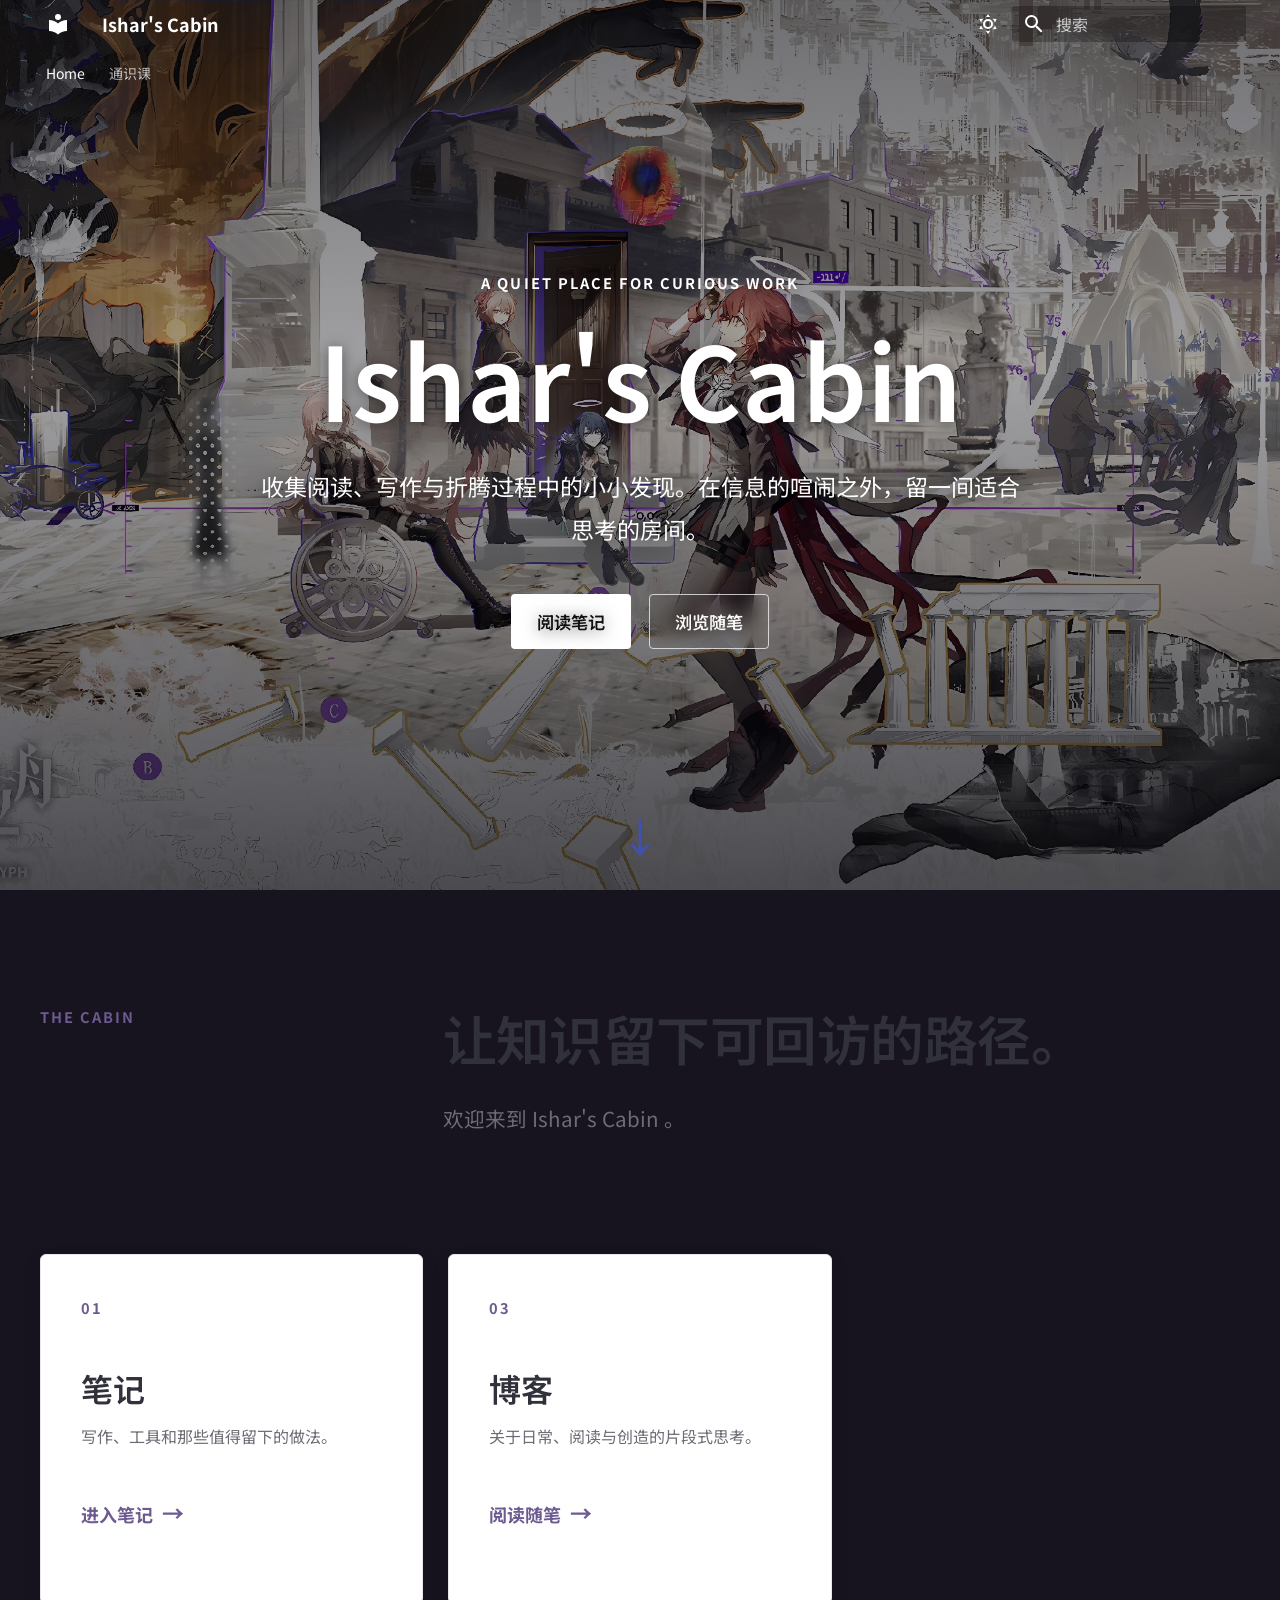
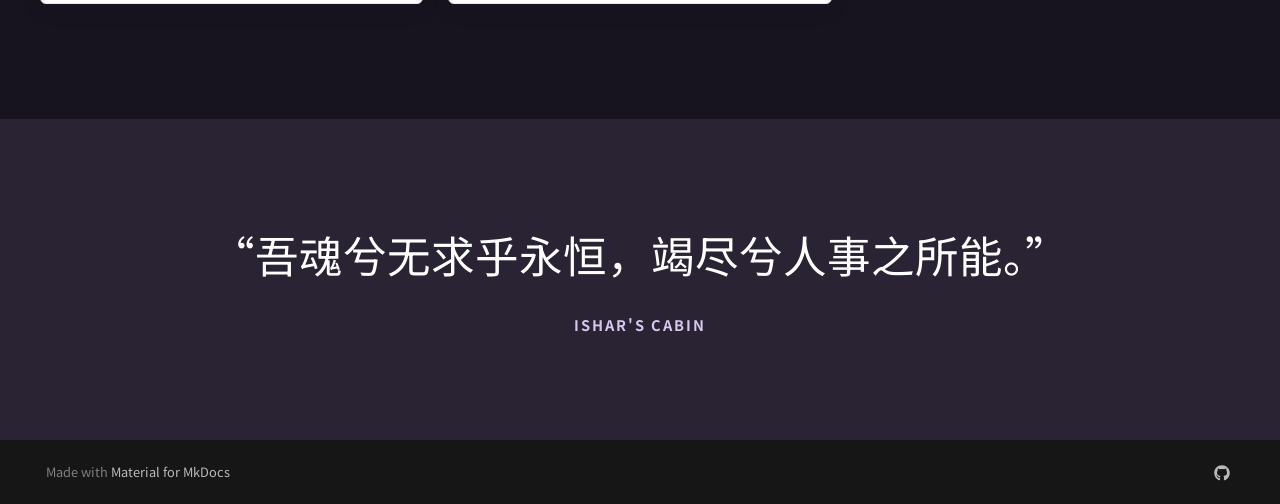
==== commit c8e3fce8: "Deployed 2c8efc8 with MkDocs version: 1.6.1" ====
--- a/index.html
+++ b/index.html
@@ -10,7 +10,7 @@
       
       
       
-        <link rel="canonical" href="https://mydomain.org/mysite/">
+        <link rel="canonical" href="https://notes.ishar.icu/">
       
       
       
@@ -527,7 +527,7 @@
     <div class="home-intro__label">THE CABIN</div>
     <div>
       <h2>让知识留下可回访的路径。</h2>
-      <p>这里不追逐把一切装进同一个系统。笔记保留能复用的理解，项目记录正在发生的尝试，博客则收下尚未完全成形的念头。</p>
+      <p>欢迎来到 Ishar's Cabin 。 </p>
     </div>
   </section>
 
@@ -538,12 +538,12 @@
       <p>写作、工具和那些值得留下的做法。</p>
       <span class="home-area__link">进入笔记 <span aria-hidden="true">→</span></span>
     </a>
-    <a class="home-area" href="projects/">
+    <!-- <a class="home-area" href="projects/">
       <span class="home-area__number">02</span>
       <h2>项目</h2>
       <p>有边界、有目标，也允许慢慢变得清晰。</p>
       <span class="home-area__link">查看项目 <span aria-hidden="true">→</span></span>
-    </a>
+    </a> -->
     <a class="home-area" href="blog/">
       <span class="home-area__number">03</span>
       <h2>博客</h2>
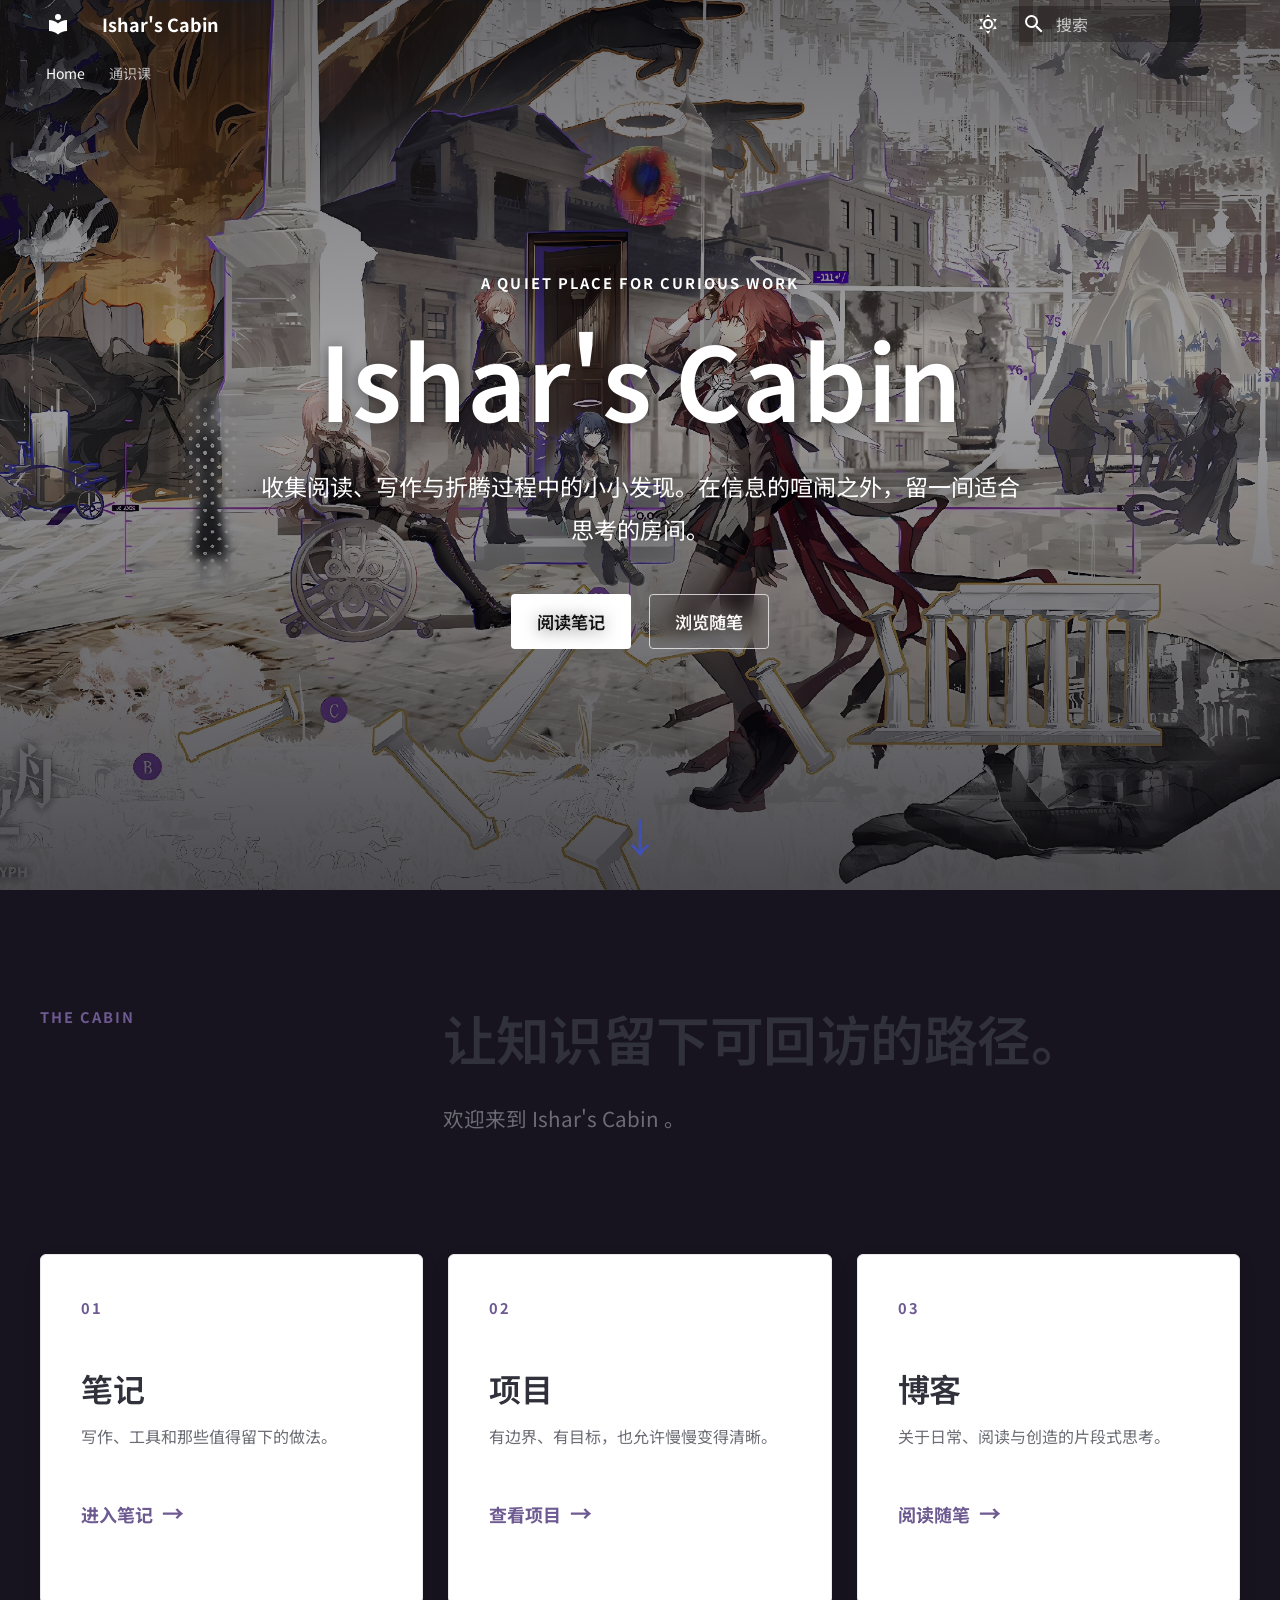
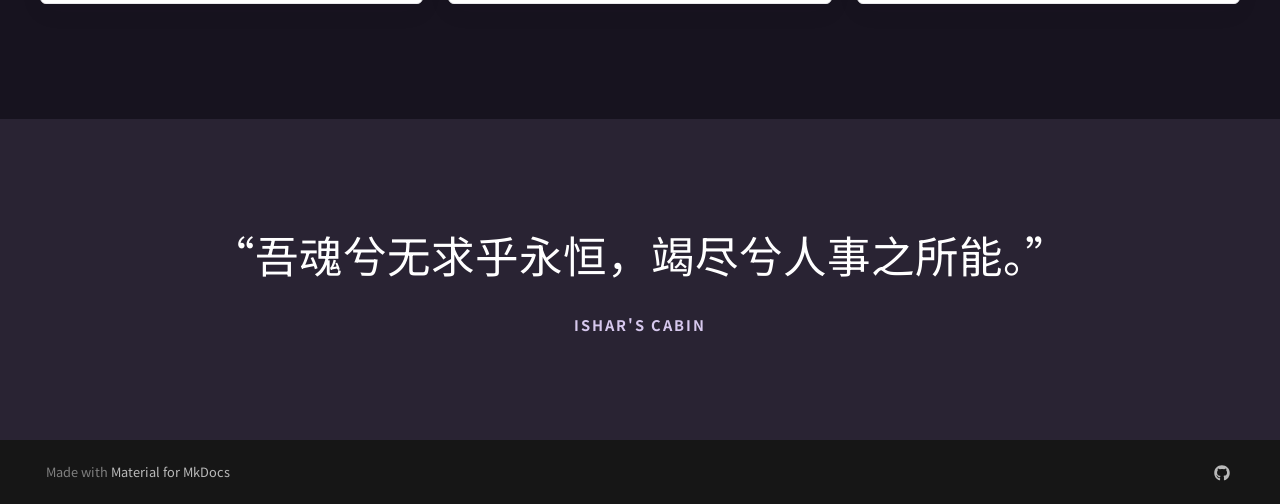
==== commit 3c418c79: "Deployed 2c8efc8 with MkDocs version: 1.6.1" ====
--- a/index.html
+++ b/index.html
@@ -538,12 +538,12 @@
       <p>写作、工具和那些值得留下的做法。</p>
       <span class="home-area__link">进入笔记 <span aria-hidden="true">→</span></span>
     </a>
-    <!-- <a class="home-area" href="projects/">
+    <a class="home-area" href="projects/">
       <span class="home-area__number">02</span>
       <h2>项目</h2>
       <p>有边界、有目标，也允许慢慢变得清晰。</p>
       <span class="home-area__link">查看项目 <span aria-hidden="true">→</span></span>
-    </a> -->
+    </a>
     <a class="home-area" href="blog/">
       <span class="home-area__number">03</span>
       <h2>博客</h2>
